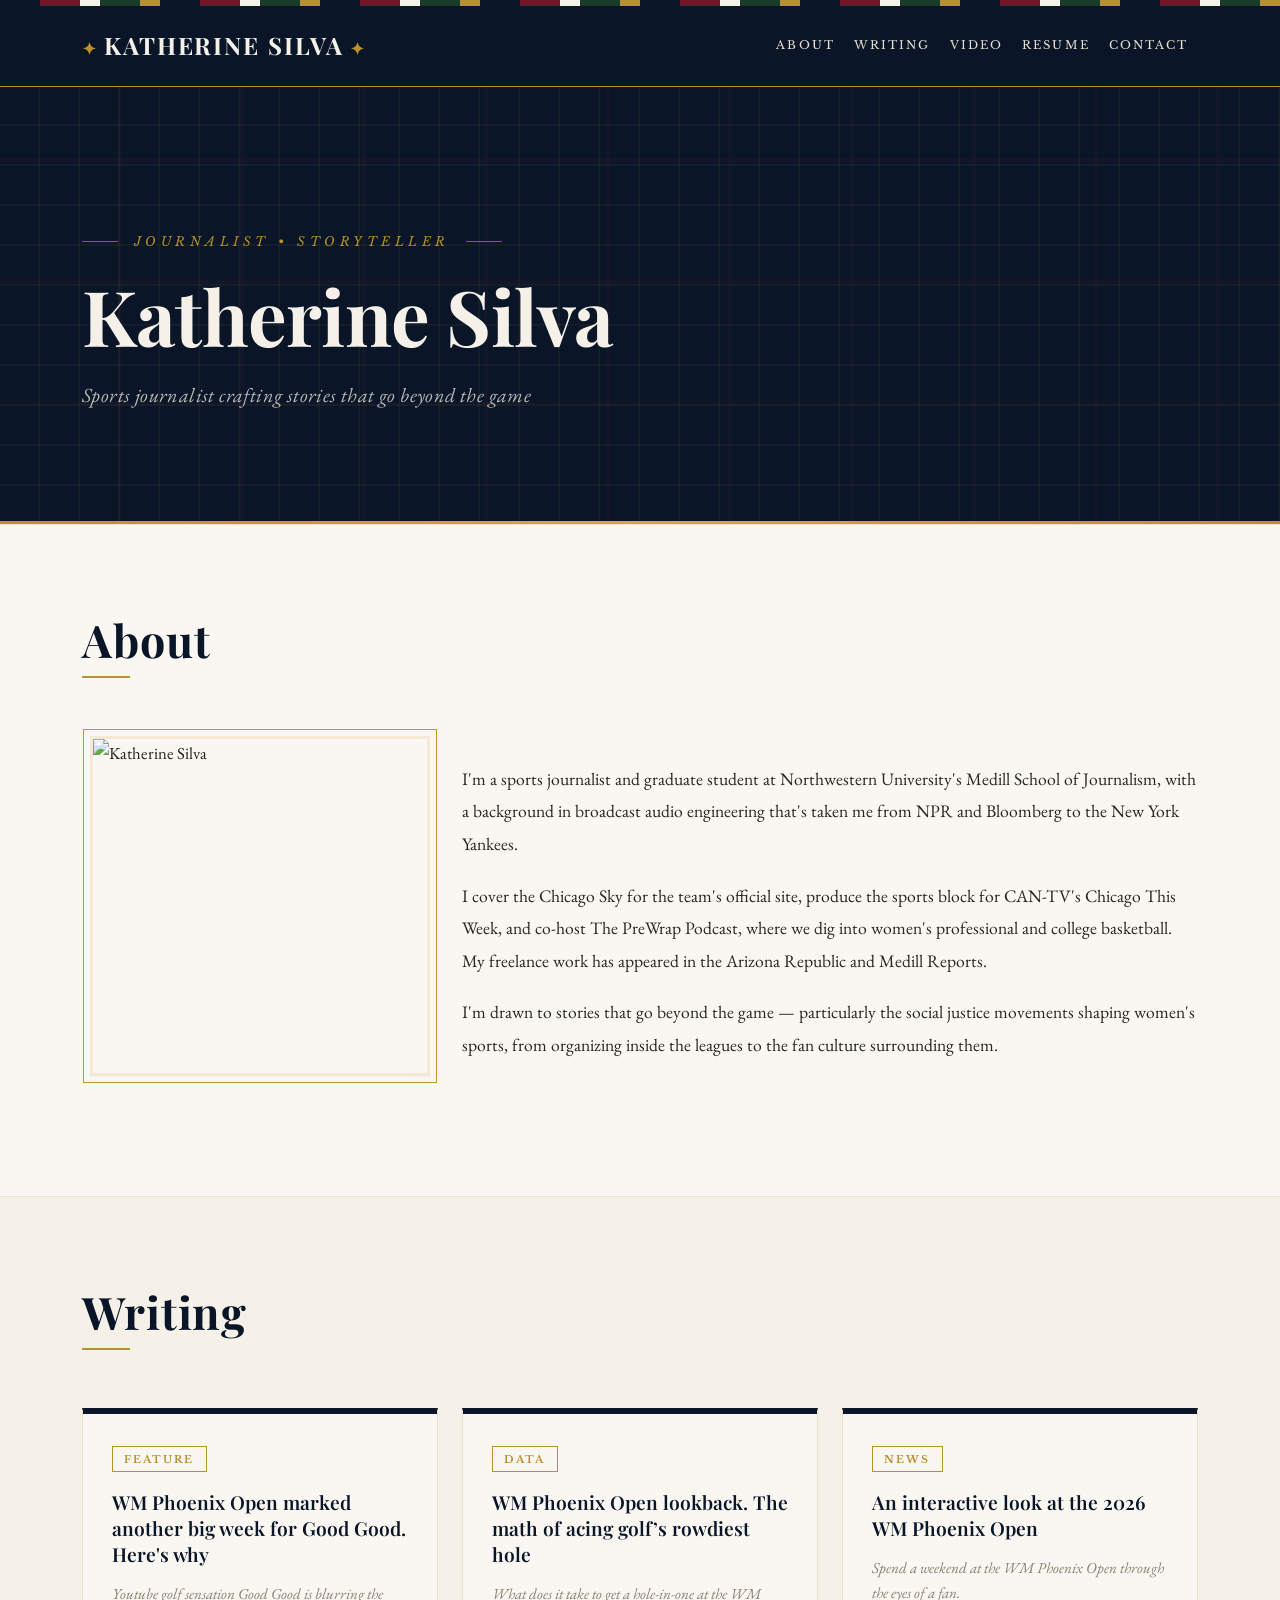
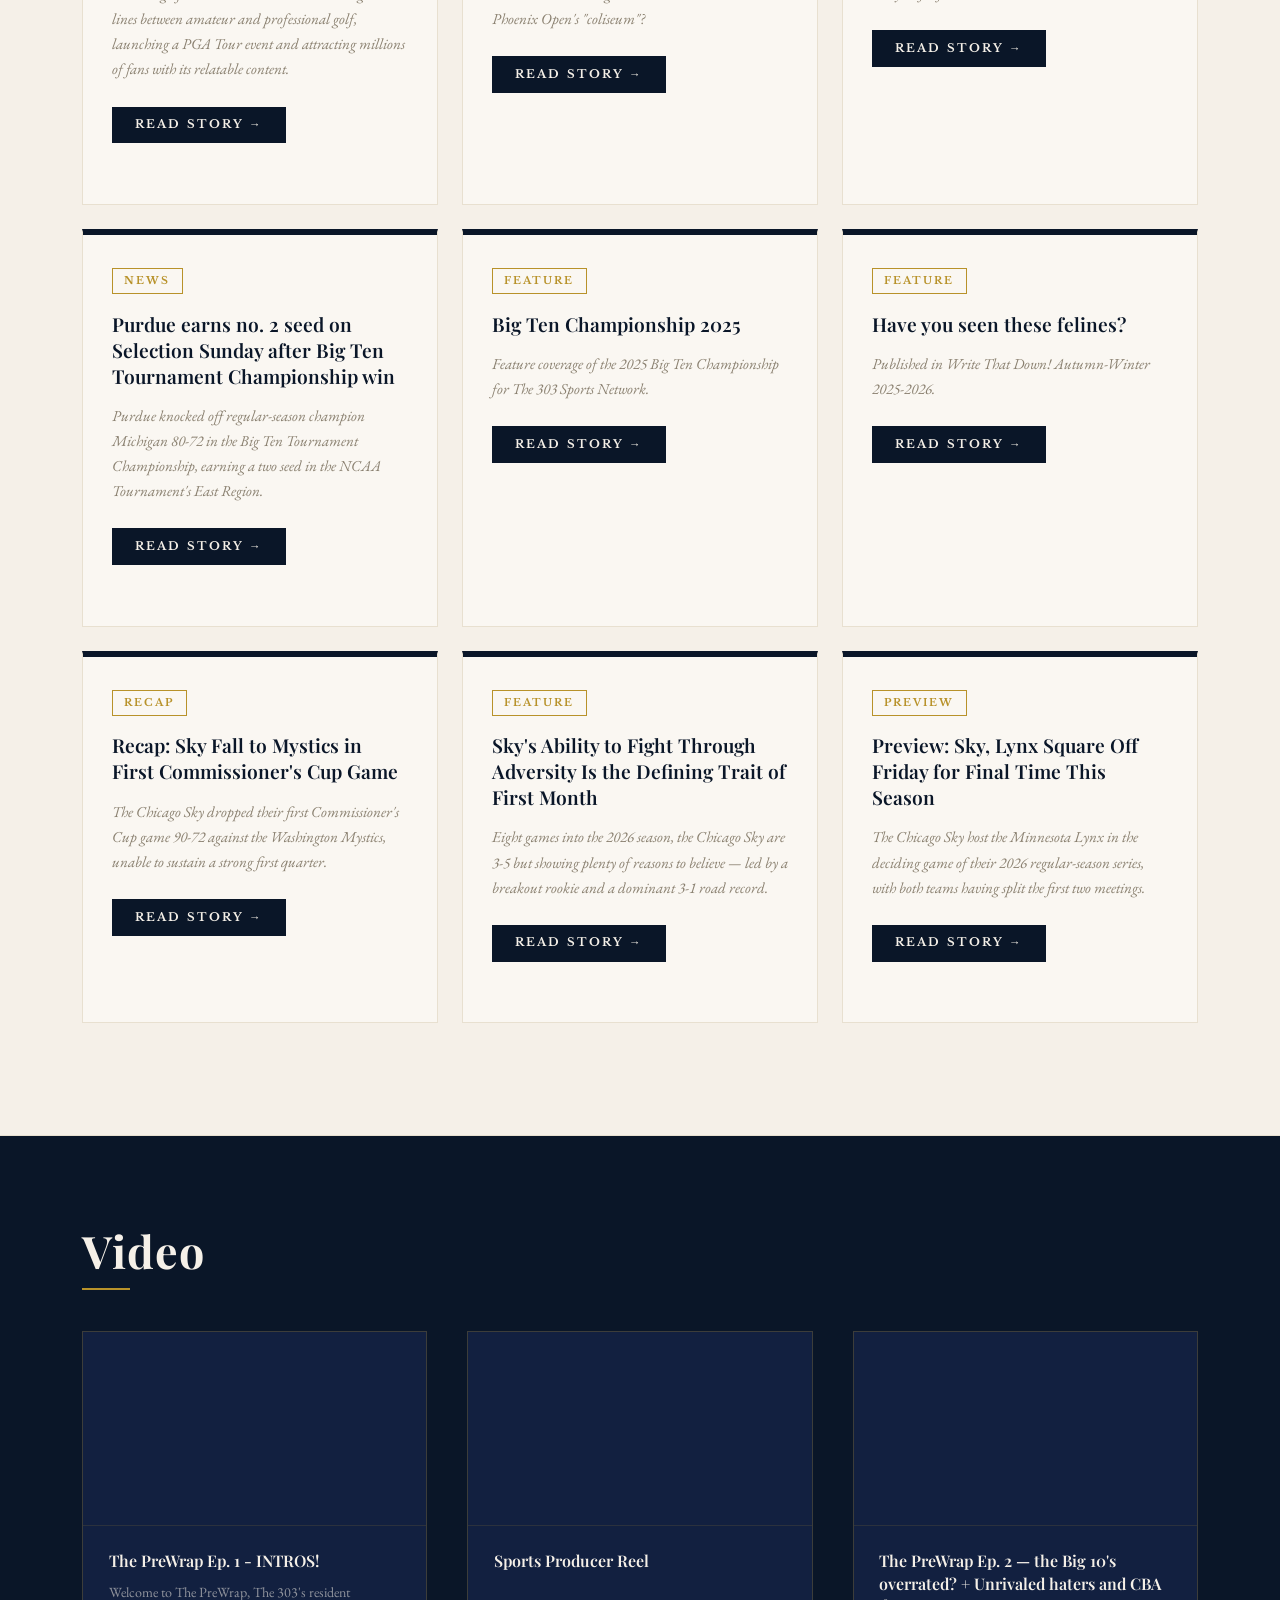
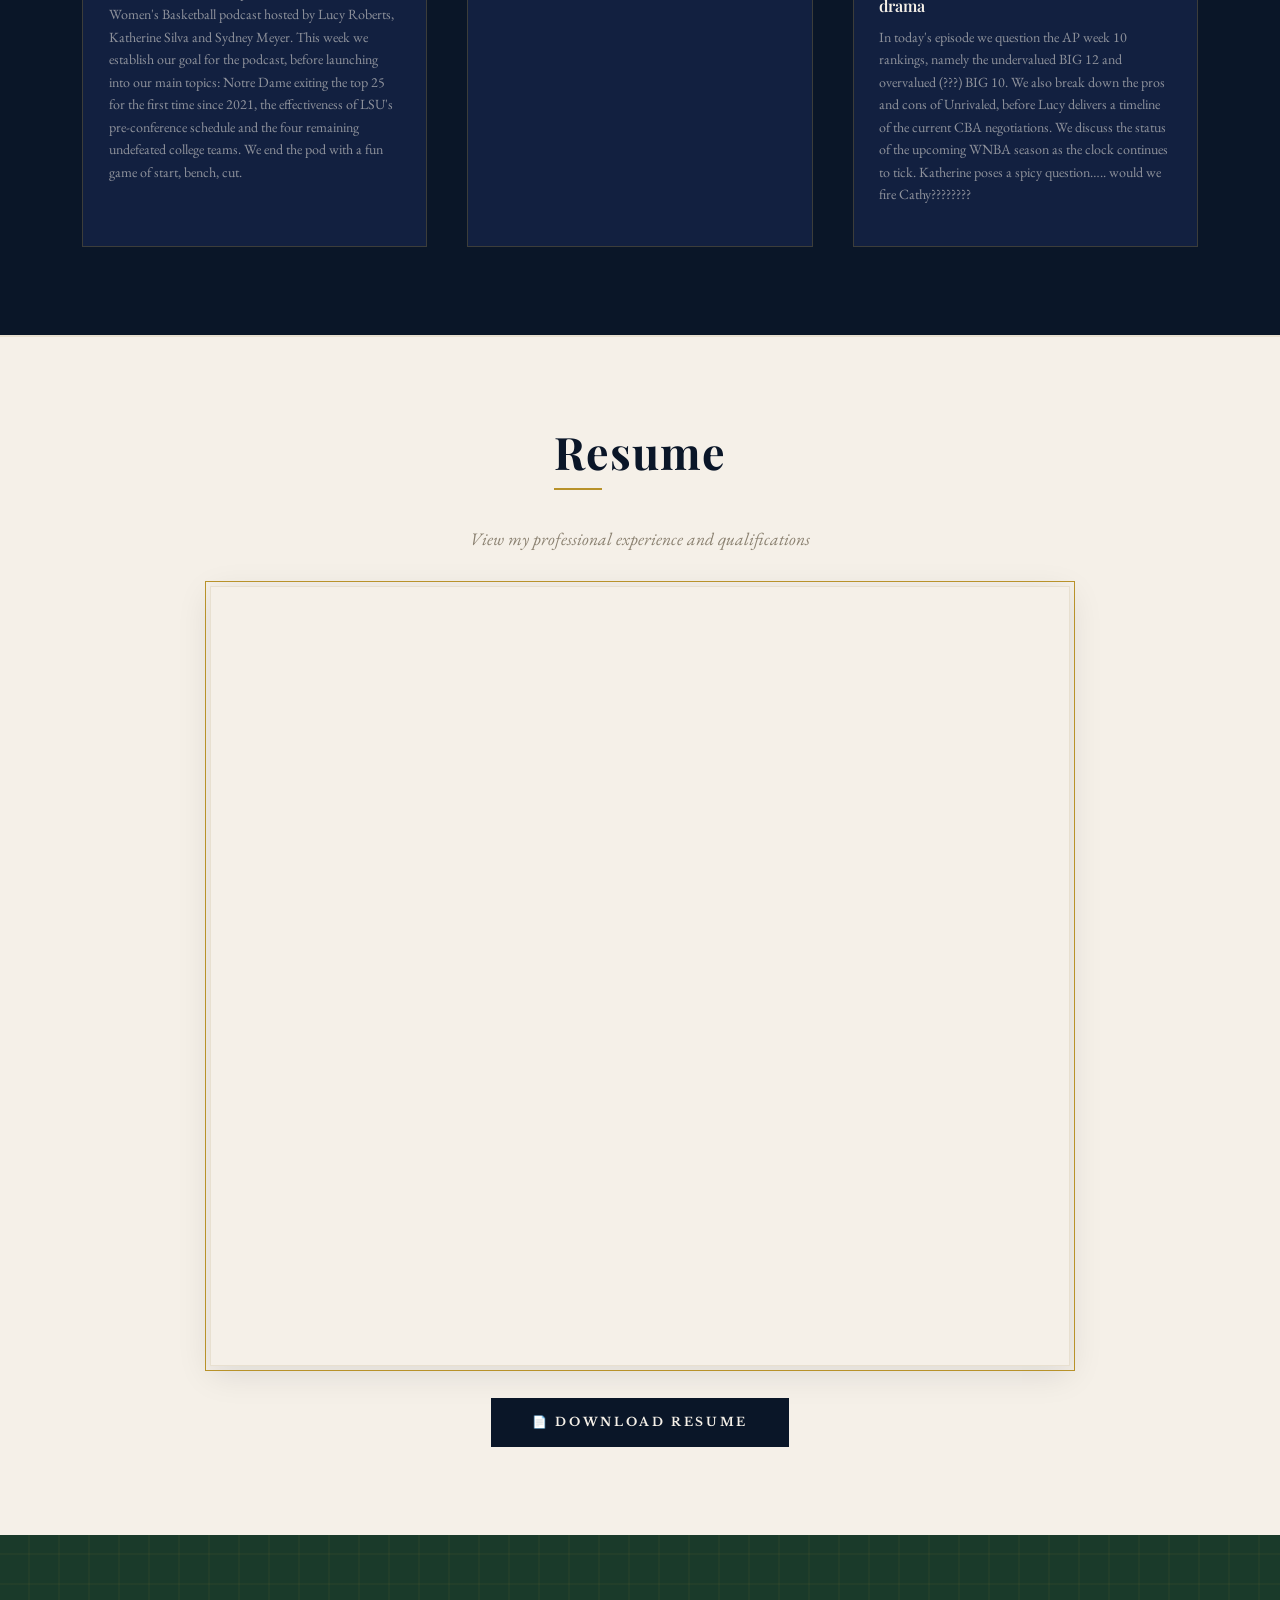
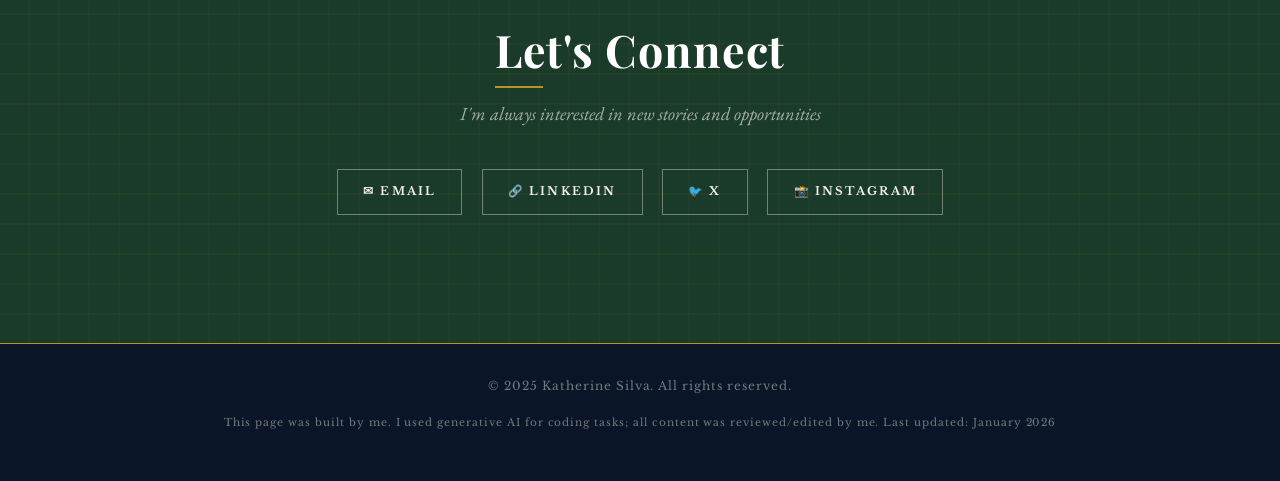
==== index.html @ 5f4f9b72 "Add files via upload" ====
<!DOCTYPE html>
<html lang="en">

<head>
    <meta charset="UTF-8">
    <meta name="viewport" content="width=device-width, initial-scale=1.0">
    <title>Katherine Silva - Journalist & Storyteller</title>
    <meta name="description" content="Sports journalist crafting stories that go beyond the game.">
    <meta property="og:title" content="Katherine Silva - Journalist & Storyteller">
    <meta property="og:description" content="Sports journalist crafting stories that go beyond the game.">
    <meta property="og:image" content="https://i.imgur.com/6VGyKFS.jpg">
    <meta property="og:type" content="website">
    <link rel="icon"
        href="data:image/svg+xml,<svg xmlns=%22http://www.w3.org/2000/svg%22 viewBox=%220 0 100 100%22><text y=%22.9em%22 font-size=%2290%22>✍️</text></svg>">
    <link href="https://cdn.jsdelivr.net/npm/bootstrap@5.3.0/dist/css/bootstrap.min.css" rel="stylesheet">
    <link rel="stylesheet" href="./style.css">
</head>

<body>

    <!-- Navigation -->
    <nav class="navbar navbar-expand-lg navbar-dark sticky-top">
        <div class="container">
            <a class="navbar-brand" href="#home">Katherine Silva</a>
            <button class="navbar-toggler" type="button" data-bs-toggle="collapse" data-bs-target="#navbarNav">
                <span class="navbar-toggler-icon"></span>
            </button>
            <div class="collapse navbar-collapse justify-content-end" id="navbarNav">
                <ul class="navbar-nav">
                    <li class="nav-item"><a class="nav-link" href="#about">About</a></li>
                    <li class="nav-item"><a class="nav-link" href="#writing">Writing</a></li>
                    <li class="nav-item"><a class="nav-link" href="#video">Video</a></li>
                    <li class="nav-item"><a class="nav-link" href="#resume">Resume</a></li>
                    <li class="nav-item"><a class="nav-link" href="#contact">Contact</a></li>
                </ul>
            </div>
        </div>
    </nav>

    <!-- Hero Section -->
    <section id="home" class="hero">
        <div class="container">
            <div class="row">
                <div class="col-lg-8">
                    <p class="tagline">Journalist • Storyteller</p>
                    <h1>Katherine Silva</h1>
                    <p>Sports journalist crafting stories that go beyond the game</p>
                </div>
            </div>
        </div>
    </section>

    <!-- About Section -->
    <section id="about" class="bio-section">
        <div class="container">
            <h2 class="section-title">About</h2>
            <div class="row align-items-center mt-5">
                <div class="col-md-4">
                    <img src="https://i.imgur.com/6VGyKFS.jpg" alt="Katherine Silva" class="bio-image">
                </div>
                <div class="col-md-8">
                    <div class="bio-text">
                        <p>I'm a sports journalist and graduate student at Northwestern University's Medill School of Journalism, with a background in broadcast audio engineering that's taken me from NPR and Bloomberg to the New York Yankees.</p>

                        <p>I cover the Chicago Sky for the team's official site, produce the sports block for CAN-TV's Chicago This Week, and co-host The PreWrap Podcast, where we dig into women's professional and college basketball. My freelance work has appeared in the Arizona Republic and Medill Reports.</p>

                        <p>I'm drawn to stories that go beyond the game — particularly the social justice movements shaping women's sports, from organizing inside the leagues to the fan culture surrounding them.</p>
                    </div>
                </div>
            </div>
        </div>
    </section>

    <!-- Writing Section -->
    <section id="writing">
        <div class="container">
            <h2 class="section-title">Writing</h2>
            <div class="row mt-5">
                <div class="col-lg-4 mb-4">
                    <div class="work-card">
                        <span class="category">Feature</span>
                        <h3>WM Phoenix Open marked another big week for Good Good. Here's why</h3>
                        <p>Youtube golf sensation Good Good is blurring the lines between amateur and professional golf,
                            launching a PGA Tour event and attracting millions of fans with its relatable content.</p>
                        <a href="https://golfweek.usatoday.com/story/sports/golf/2026/02/09/good-good-golf-big-week-phoenix-sets-tone-2026/88587678007/"
                            class="btn btn-primary" target="_blank" rel="noopener noreferrer">Read Story →</a>
                    </div>
                </div>
                <div class="col-lg-4 mb-4">
                    <div class="work-card">
                        <span class="category">Data</span>
                        <h3>WM Phoenix Open lookback. The math of acing golf’s rowdiest hole</h3>
                        <p>What does it take to get a hole-in-one at the WM Phoenix Open's "coliseum"?</p>
                        <a href="https://www.azcentral.com/story/sports/golf/phoenix-open/2026/02/11/phoenix-open-16th-hole-in-one-probability/88625331007/"
                            class="btn btn-primary" target="_blank" rel="noopener noreferrer">Read Story →</a>
                    </div>
                </div>
                <div class="col-lg-4 mb-4">
                    <div class="work-card">
                        <span class="category">News</span>
                        <h3>An interactive look at the 2026 WM Phoenix Open</h3>
                        <p>Spend a weekend at the WM Phoenix Open through the eyes of a fan.</p>
                        <a href="https://www.azcentral.com/story/sports/golf/phoenix-open/2026/02/11/phoenix-open-timeline-2026/88625959007/"
                            class="btn btn-primary" target="_blank" rel="noopener noreferrer">Read Story →</a>
                    </div>
                </div>
                <div class="col-lg-4 mb-4">
                    <div class="work-card">
                        <span class="category">News</span>
                        <h3>Purdue earns no. 2 seed on Selection Sunday after Big Ten Tournament Championship win</h3>
                        <p>Purdue knocked off regular-season champion Michigan 80-72 in the Big Ten Tournament Championship, earning a two seed in the NCAA Tournament's East Region.</p>
                        <a href="https://news.medill.northwestern.edu/chicago/purdue-earns-no-2-seed-on-selection-sunday-after-big-ten-tournament-championship-win-set-to-play-in-first-round-friday/"
                            class="btn btn-primary" target="_blank" rel="noopener noreferrer">Read Story →</a>
                    </div>
                </div>
                <div class="col-lg-4 mb-4">
                    <div class="work-card">
                        <span class="category">Feature</span>
                        <h3>Big Ten Championship 2025</h3>
                        <p>Feature coverage of the 2025 Big Ten Championship for The 303 Sports Network.</p>
                        <a href="https://the303hub.online/?article=big-ten-championship-2025"
                            class="btn btn-primary" target="_blank" rel="noopener noreferrer">Read Story →</a>
                    </div>
                </div>
                <div class="col-lg-4 mb-4">
                    <div class="work-card">
                        <span class="category">Feature</span>
                        <h3>Have you seen these felines?</h3>
                        <p>Published in Write That Down! Autumn-Winter 2025-2026.</p>
                        <a href="https://heyzine.com/flip-book/33dd36ebfe.html#page/7"
                            class="btn btn-primary" target="_blank" rel="noopener noreferrer">Read Story →</a>
                    </div>
                </div>
                <div class="col-lg-4 mb-4">
                    <div class="work-card">
                        <span class="category">Recap</span>
                        <h3>Recap: Sky Fall to Mystics in First Commissioner's Cup Game</h3>
                        <p>The Chicago Sky dropped their first Commissioner's Cup game 90-72 against the Washington Mystics, unable to sustain a strong first quarter.</p>
                        <a href="https://sky.wnba.com/news/recap-sky-fall-to-mystics-in-first-commissioners-cup-game"
                            class="btn btn-primary" target="_blank" rel="noopener noreferrer">Read Story →</a>
                    </div>
                </div>
                <div class="col-lg-4 mb-4">
                    <div class="work-card">
                        <span class="category">Feature</span>
                        <h3>Sky's Ability to Fight Through Adversity Is the Defining Trait of First Month</h3>
                        <p>Eight games into the 2026 season, the Chicago Sky are 3-5 but showing plenty of reasons to believe — led by a breakout rookie and a dominant 3-1 road record.</p>
                        <a href="https://sky.wnba.com/news/skys-ability-to-fight-through-adversity-is-the-defining-trait-of-first-month"
                            class="btn btn-primary" target="_blank" rel="noopener noreferrer">Read Story →</a>
                    </div>
                </div>
                <div class="col-lg-4 mb-4">
                    <div class="work-card">
                        <span class="category">Preview</span>
                        <h3>Preview: Sky, Lynx Square Off Friday for Final Time This Season</h3>
                        <p>The Chicago Sky host the Minnesota Lynx in the deciding game of their 2026 regular-season series, with both teams having split the first two meetings.</p>
                        <a href="https://sky.wnba.com/news/preview-sky-lynx-square-off-friday-for-final-time-this-season"
                            class="btn btn-primary" target="_blank" rel="noopener noreferrer">Read Story →</a>
                    </div>
                </div>
            </div>
        </div>
    </section>
    <section id="video" class="bio-section">
        <div class="container">
            <h2 class="section-title">Video</h2>
            <div class="media-grid">
                <div class="media-item">
                    <iframe src="https://www.youtube.com/embed/KT9ulCU1-GE"
                        allow="accelerometer; autoplay; clipboard-write; encrypted-media; gyroscope; picture-in-picture"
                        allowfullscreen></iframe>
                    <div class="media-caption">
                        <h4>The PreWrap Ep. 1 - INTROS!</h4>
                        <p>Welcome to The PreWrap, The 303's resident Women's Basketball podcast hosted by Lucy Roberts,
                            Katherine Silva and Sydney Meyer. This week we establish our goal for the podcast, before
                            launching into our main topics: Notre Dame exiting the top 25 for the first time since 2021,
                            the effectiveness of LSU's pre-conference schedule and the four remaining undefeated college
                            teams. We end the pod with a fun game of start, bench, cut.</p>
                    </div>
                </div>
                <div class="media-item">
                    <iframe src="https://www.youtube.com/embed/ViVayliO-bE"
                        allow="accelerometer; autoplay; clipboard-write; encrypted-media; gyroscope; picture-in-picture"
                        allowfullscreen></iframe>
                    <div class="media-caption">
                        <h4>Sports Producer Reel</h4>
                        <p></p>
                    </div>
                </div>
                <div class="media-item">
                    <iframe src="https://youtube.com/embed/aGWJRCNu27M"
                        allow="accelerometer; autoplay; clipboard-write; encrypted-media; gyroscope; picture-in-picture"
                        allowfullscreen></iframe>
                    <div class="media-caption">
                        <h4>The PreWrap Ep. 2 — the Big 10's overrated? + Unrivaled haters and CBA drama</h4>
                        <p>In today's episode we question the AP week 10 rankings, namely the undervalued BIG 12 and
                            overvalued (???) BIG 10. We also break down the pros and cons of Unrivaled, before Lucy
                            delivers a timeline of the current CBA negotiations. We discuss the status of the upcoming
                            WNBA season as the clock continues to tick. Katherine poses a spicy question….. would we
                            fire Cathy????????</p>
                    </div>
                </div>
            </div>
        </div>
    </section>

    <!-- Resume Section -->
    <section id="resume" class="resume-section">
        <div class="container">
            <div class="resume-container">
                <h2 class="section-title">Resume</h2>
                <p class="lead mt-4">View my professional experience and qualifications</p>

                <!-- Embedded Resume -->
                <div class="mt-4">
                    <iframe src="https://pdflink.to/0dea1566/embed/" class="resume-embed" frameborder="0"></iframe>
                </div>

                <!-- Download Button -->
                <div class="resume-download">
                    <a href="https://pdflink.to/0dea1566/" class="btn-download" target="_blank"
                        rel="noopener noreferrer">📄 Download Resume</a>
                </div>
            </div>
        </div>
    </section>

    <!-- Contact Section -->
    <section id="contact" class="contact-section">
        <div class="container">
            <h2 class="section-title text-white">Let's Connect</h2>
            <p class="lead">I'm always interested in new stories and opportunities</p>

            <div class="social-links">
                <a href="mailto:katherinesilva2026@u.northwestern.edu" class="social-link">✉ Email</a>
                <a href="https://www.linkedin.com/in/katherine-silva-166129205/" target="_blank"
                    rel="noopener noreferrer" class="social-link">🔗 LinkedIn</a>
                <a href="https://x.com/kaysilv" target="_blank" rel="noopener noreferrer" class="social-link">🐦 X</a>
                <a href="https://www.instagram.com/ksilvak/?hl=en" target="_blank" rel="noopener noreferrer"
                    class="social-link">📸 Instagram</a>
            </div>
        </div>
    </section>

    <!-- Footer -->
    <footer>
        <div class="container">
            <p>&copy; 2025 Katherine Silva. All rights reserved.</p>
            <p class="mt-2"><small>This page was built by me. I used generative AI for coding tasks; all content was
                    reviewed/edited by me. Last updated: January 2026</small></p>
        </div>
    </footer>

    <script src="https://cdn.jsdelivr.net/npm/bootstrap@5.3.0/dist/js/bootstrap.bundle.min.js"></script>
    <script src="./script.js"></script>
</body>

</html>
---- style.css ----
@import url('https://fonts.googleapis.com/css2?family=Playfair+Display:ital,wght@0,400;0,600;0,700;0,900;1,400;1,600&family=EB+Garamond:ital,wght@0,400;0,500;0,600;1,400&family=Libre+Baskerville:ital,wght@0,400;0,700;1,400&display=swap');

:root {
    --navy:       #0a1628;
    --navy-mid:   #122040;
    --gold:       #b8922a;
    --gold-light: #d4a93c;
    --cream:      #f5f0e8;
    --cream-dark: #e8e0d0;
    --hunter:     #1a3a2a;
    --burgundy:   #6b1a2a;
    --off-white:  #faf7f2;
    --warm-grey:  #8a8070;
    --charcoal:   #2a2520;

    --font-display: 'Playfair Display', Georgia, serif;
    --font-body:    'EB Garamond', Georgia, serif;
    --font-serif:   'Libre Baskerville', Georgia, serif;
}

/* ── Reset ── */
*, *::before, *::after { margin: 0; padding: 0; box-sizing: border-box; }

html { scroll-behavior: smooth; }

body {
    font-family: var(--font-body);
    background-color: var(--cream);
    color: var(--charcoal);
    line-height: 1.7;
    font-size: 1.05rem;
    /* Subtle linen texture */
    background-image: url("data:image/svg+xml,%3Csvg xmlns='http://www.w3.org/2000/svg' width='4' height='4'%3E%3Crect width='4' height='4' fill='%23f5f0e8'/%3E%3Cpath d='M0 2 L4 2' stroke='%23e8e0d0' stroke-width='0.3' opacity='0.5'/%3E%3Cpath d='M2 0 L2 4' stroke='%23e8e0d0' stroke-width='0.3' opacity='0.3'/%3E%3C/svg%3E");
}

/* ── Stripe accent bar (RL signature) ── */
body::before {
    content: '';
    display: block;
    height: 6px;
    background: repeating-linear-gradient(
        90deg,
        var(--navy)    0px,
        var(--navy)    40px,
        var(--burgundy) 40px,
        var(--burgundy) 80px,
        var(--cream)   80px,
        var(--cream)   100px,
        var(--hunter)  100px,
        var(--hunter)  140px,
        var(--gold)    140px,
        var(--gold)    160px
    );
    position: fixed;
    top: 0;
    left: 0;
    right: 0;
    z-index: 9999;
}

/* ── Navigation ── */
.navbar {
    background-color: var(--navy) !important;
    border-bottom: 1px solid var(--gold) !important;
    padding: 0.9rem 0;
    margin-top: 6px;
}

.navbar-brand {
    font-family: var(--font-display);
    font-weight: 700;
    font-size: 1.5rem;
    letter-spacing: 0.08em;
    color: var(--cream) !important;
    text-transform: uppercase;
}

.navbar-brand::before {
    content: '✦ ';
    color: var(--gold);
    font-size: 0.7em;
}

.navbar-brand::after {
    content: ' ✦';
    color: var(--gold);
    font-size: 0.7em;
}

.nav-link {
    font-family: var(--font-serif);
    color: var(--cream-dark) !important;
    font-weight: 400;
    text-transform: uppercase;
    font-size: 0.72rem;
    letter-spacing: 0.18em;
    margin: 0 0.6rem;
    padding: 0.4rem 0 !important;
    position: relative;
    transition: color 0.3s;
}

.nav-link::after {
    content: '';
    position: absolute;
    bottom: 0;
    left: 0;
    right: 0;
    height: 1px;
    background: var(--gold);
    transform: scaleX(0);
    transform-origin: center;
    transition: transform 0.3s ease;
}

.nav-link:hover,
.nav-link.active {
    color: var(--gold) !important;
}

.nav-link:hover::after,
.nav-link.active::after {
    transform: scaleX(1);
}

/* ── Hero ── */
.hero {
    background: var(--navy);
    color: var(--cream);
    padding: 9rem 0 7rem;
    position: relative;
    overflow: hidden;
}

/* Tartan/plaid background overlay */
.hero::before {
    content: '';
    position: absolute;
    inset: 0;
    background-image:
        repeating-linear-gradient(0deg,   transparent, transparent 38px, rgba(184,146,42,0.06) 38px, rgba(184,146,42,0.06) 40px),
        repeating-linear-gradient(90deg,  transparent, transparent 38px, rgba(184,146,42,0.06) 38px, rgba(184,146,42,0.06) 40px),
        repeating-linear-gradient(0deg,   transparent, transparent 118px, rgba(107,26,42,0.08) 118px, rgba(107,26,42,0.08) 122px),
        repeating-linear-gradient(90deg,  transparent, transparent 118px, rgba(107,26,42,0.08) 118px, rgba(107,26,42,0.08) 122px);
    pointer-events: none;
}

.hero::after {
    content: '';
    position: absolute;
    bottom: 0;
    left: 0;
    right: 0;
    height: 3px;
    background: linear-gradient(90deg, var(--gold), var(--gold-light), var(--gold));
}

.hero .container { position: relative; z-index: 1; }

.hero .tagline {
    font-family: var(--font-serif);
    color: var(--gold);
    font-weight: 400;
    text-transform: uppercase;
    font-size: 0.8rem;
    letter-spacing: 0.35em;
    margin-bottom: 1.4rem;
    display: flex;
    align-items: center;
    gap: 1rem;
}

.hero .tagline::before,
.hero .tagline::after {
    content: '';
    display: inline-block;
    width: 36px;
    height: 1px;
    background: var(--gold);
    opacity: 0.7;
}

.hero h1 {
    font-family: var(--font-display);
    font-size: clamp(3rem, 6vw, 5.5rem);
    font-weight: 700;
    letter-spacing: -0.01em;
    line-height: 1.05;
    margin-bottom: 1.4rem;
    color: var(--cream);
}

.hero p {
    font-family: var(--font-body);
    font-size: 1.25rem;
    font-style: italic;
    color: rgba(245,240,232,0.75);
    margin-bottom: 0;
    letter-spacing: 0.02em;
}

/* ── Crest / monogram badge ── */
.hero-crest {
    position: absolute;
    right: 5%;
    top: 50%;
    transform: translateY(-50%);
    opacity: 0.07;
    font-size: 14rem;
    line-height: 1;
    color: var(--gold);
    font-family: var(--font-display);
    font-weight: 900;
    letter-spacing: -0.05em;
    pointer-events: none;
    user-select: none;
}

/* ── Section Commons ── */
section { padding: 5.5rem 0; }

.section-title {
    font-family: var(--font-display);
    font-size: clamp(1.9rem, 3.5vw, 2.8rem);
    font-weight: 700;
    letter-spacing: 0.02em;
    color: var(--navy);
    margin-bottom: 0.6rem;
    position: relative;
    display: inline-block;
}

.section-title::after {
    content: '';
    display: block;
    width: 48px;
    height: 2px;
    background: var(--gold);
    margin-top: 0.6rem;
}

/* Ornamental rule below section header */
.section-rule {
    display: flex;
    align-items: center;
    gap: 0.8rem;
    margin-bottom: 3rem;
    margin-top: 0.5rem;
}

.section-rule span {
    font-family: var(--font-display);
    color: var(--gold);
    font-size: 1.1rem;
}

.section-rule::before,
.section-rule::after {
    content: '';
    flex: 1;
    height: 1px;
    background: linear-gradient(90deg, var(--gold), transparent);
    max-width: 60px;
}

/* ── Bio / About ── */
.bio-section {
    background: var(--off-white);
    border-top: 1px solid var(--cream-dark);
    border-bottom: 1px solid var(--cream-dark);
}

.bio-image {
    width: 100%;
    max-width: 340px;
    aspect-ratio: 1;
    object-fit: cover;
    display: block;
    margin: 0 auto 2rem;
    border: 3px solid var(--cream-dark);
    outline: 1px solid var(--gold);
    outline-offset: 6px;
    filter: sepia(8%) contrast(1.05);
}

.bio-text {
    font-family: var(--font-body);
    font-size: 1.1rem;
    line-height: 1.85;
    color: var(--charcoal);
}

.bio-text p { margin-bottom: 1.2rem; }

.bio-text strong {
    font-family: var(--font-serif);
    font-weight: 700;
    color: var(--navy);
    font-size: 0.85rem;
    text-transform: uppercase;
    letter-spacing: 0.1em;
}

/* ── Writing Cards ── */
#writing { background: var(--cream); }

.work-card {
    background: var(--off-white);
    border: 1px solid var(--cream-dark);
    border-top: 3px solid var(--navy);
    padding: 2rem 1.8rem 1.8rem;
    margin-bottom: 2rem;
    transition: border-top-color 0.3s, box-shadow 0.3s, transform 0.3s;
    height: 100%;
    position: relative;
}

.work-card::before {
    content: '';
    position: absolute;
    top: 0; left: 0; right: 0;
    height: 3px;
    background: var(--navy);
    transition: background 0.3s;
}

.work-card:hover {
    transform: translateY(-4px);
    box-shadow: 0 12px 32px rgba(10,22,40,0.12);
}

.work-card:hover::before {
    background: var(--gold);
}

.work-card .category {
    display: inline-block;
    font-family: var(--font-serif);
    font-size: 0.65rem;
    font-weight: 700;
    text-transform: uppercase;
    letter-spacing: 0.2em;
    color: var(--gold);
    border: 1px solid var(--gold);
    padding: 0.2rem 0.7rem;
    margin-bottom: 1.1rem;
}

.work-card h3 {
    font-family: var(--font-display);
    font-size: 1.2rem;
    font-weight: 600;
    line-height: 1.35;
    margin-bottom: 0.9rem;
    color: var(--navy);
}

.work-card p {
    font-family: var(--font-body);
    color: var(--warm-grey);
    font-size: 0.95rem;
    font-style: italic;
    margin-bottom: 1.5rem;
    line-height: 1.65;
}

.btn-primary {
    font-family: var(--font-serif);
    background: var(--navy) !important;
    border: 1px solid var(--navy) !important;
    color: var(--cream) !important;
    padding: 0.55rem 1.4rem;
    font-size: 0.72rem;
    font-weight: 700;
    text-transform: uppercase;
    letter-spacing: 0.18em;
    border-radius: 0 !important;
    transition: all 0.25s;
}

.btn-primary:hover {
    background: var(--gold) !important;
    border-color: var(--gold) !important;
    color: var(--navy) !important;
    transform: none;
}

/* ── Video ── */
#video.bio-section {
    background: var(--navy);
}

#video .section-title { color: var(--cream); }
#video .section-title::after { background: var(--gold); }

.media-grid {
    display: grid;
    grid-template-columns: repeat(auto-fit, minmax(320px, 1fr));
    gap: 2.5rem;
    margin-top: 2rem;
}

.media-item {
    background: var(--navy-mid);
    border: 1px solid rgba(184,146,42,0.25);
    overflow: hidden;
    transition: all 0.3s;
}

.media-item:hover {
    border-color: var(--gold);
    box-shadow: 0 8px 32px rgba(0,0,0,0.4);
    transform: translateY(-3px);
}

.media-item iframe {
    width: 100%;
    aspect-ratio: 16/9;
    display: block;
    border: none;
}

.media-caption {
    padding: 1.5rem 1.6rem;
    border-top: 1px solid rgba(184,146,42,0.15);
}

.media-caption h4 {
    font-family: var(--font-display);
    font-weight: 600;
    font-size: 1rem;
    color: var(--cream);
    margin-bottom: 0.5rem;
    line-height: 1.4;
}

.media-caption p {
    font-family: var(--font-body);
    color: rgba(245,240,232,0.55);
    font-size: 0.88rem;
    line-height: 1.6;
}

/* ── Resume ── */
.resume-section {
    background: var(--cream);
    border-top: 1px solid var(--cream-dark);
}

.resume-container {
    max-width: 860px;
    margin: 0 auto;
    text-align: center;
}

.resume-container .lead {
    font-family: var(--font-body);
    font-style: italic;
    color: var(--warm-grey);
    font-size: 1.1rem;
}

.resume-embed {
    width: 100%;
    height: 780px;
    border: 1px solid var(--cream-dark);
    outline: 1px solid var(--gold);
    outline-offset: 4px;
    box-shadow: 0 8px 32px rgba(10,22,40,0.1);
    display: block;
    margin: 2rem auto;
}

.resume-download { margin-top: 2rem; }

.btn-download {
    font-family: var(--font-serif);
    display: inline-block;
    background: var(--navy);
    color: var(--cream) !important;
    text-decoration: none;
    padding: 0.85rem 2.5rem;
    font-size: 0.75rem;
    font-weight: 700;
    text-transform: uppercase;
    letter-spacing: 0.22em;
    border: 1px solid var(--navy);
    transition: all 0.3s;
}

.btn-download:hover {
    background: var(--gold);
    border-color: var(--gold);
    color: var(--navy) !important;
    transform: none;
}

/* ── Contact ── */
.contact-section {
    background: var(--hunter);
    color: var(--cream);
    text-align: center;
    position: relative;
    overflow: hidden;
}

.contact-section::before {
    content: '';
    position: absolute;
    inset: 0;
    background-image:
        repeating-linear-gradient(0deg,   transparent, transparent 28px, rgba(184,146,42,0.05) 28px, rgba(184,146,42,0.05) 30px),
        repeating-linear-gradient(90deg,  transparent, transparent 28px, rgba(184,146,42,0.05) 28px, rgba(184,146,42,0.05) 30px);
    pointer-events: none;
}

.contact-section .container { position: relative; z-index: 1; }

.contact-section .section-title { color: var(--cream); }
.contact-section .section-title::after { background: var(--gold); }

.contact-section .lead {
    font-family: var(--font-body);
    font-style: italic;
    color: rgba(245,240,232,0.65);
    font-size: 1.15rem;
    margin-bottom: 0.5rem;
}

.social-links {
    display: flex;
    justify-content: center;
    gap: 1.2rem;
    margin: 2.5rem 0;
    flex-wrap: wrap;
}

.social-link {
    font-family: var(--font-serif);
    display: inline-flex;
    align-items: center;
    gap: 0.5rem;
    color: var(--cream) !important;
    text-decoration: none;
    font-weight: 700;
    padding: 0.75rem 1.6rem;
    border: 1px solid rgba(245,240,232,0.4);
    font-size: 0.72rem;
    text-transform: uppercase;
    letter-spacing: 0.18em;
    transition: all 0.3s;
    position: relative;
    overflow: hidden;
}

.social-link::before {
    content: '';
    position: absolute;
    inset: 0;
    background: var(--gold);
    transform: translateX(-100%);
    transition: transform 0.3s ease;
    z-index: 0;
}

.social-link span { position: relative; z-index: 1; }

.social-link:hover {
    border-color: var(--gold);
    color: var(--navy) !important;
    transform: translateY(-2px);
}

.social-link:hover::before { transform: translateX(0); }

/* ── Footer ── */
footer {
    background: var(--navy);
    color: rgba(245,240,232,0.45);
    padding: 2rem 0;
    text-align: center;
    font-family: var(--font-serif);
    font-size: 0.75rem;
    letter-spacing: 0.08em;
    border-top: 1px solid var(--gold);
}

footer a { color: var(--gold); text-decoration: none; }
footer a:hover { color: var(--gold-light); }

/* ── Scroll-reveal animation ── */
.reveal {
    opacity: 0;
    transform: translateY(22px);
    transition: opacity 0.7s ease, transform 0.7s ease;
}

.reveal.visible {
    opacity: 1;
    transform: translateY(0);
}

/* ── Responsive ── */
@media (max-width: 768px) {
    .hero { padding: 7rem 0 5rem; }
    .hero h1 { font-size: 2.8rem; }
    .hero p { font-size: 1.05rem; }
    .hero-crest { font-size: 7rem; opacity: 0.05; right: 2%; }
    .section-title { font-size: 2rem; }
    .bio-image { max-width: 240px; }
    .resume-embed { height: 560px; }
    .social-links { gap: 0.8rem; }
    .social-link { padding: 0.65rem 1rem; font-size: 0.68rem; }
}
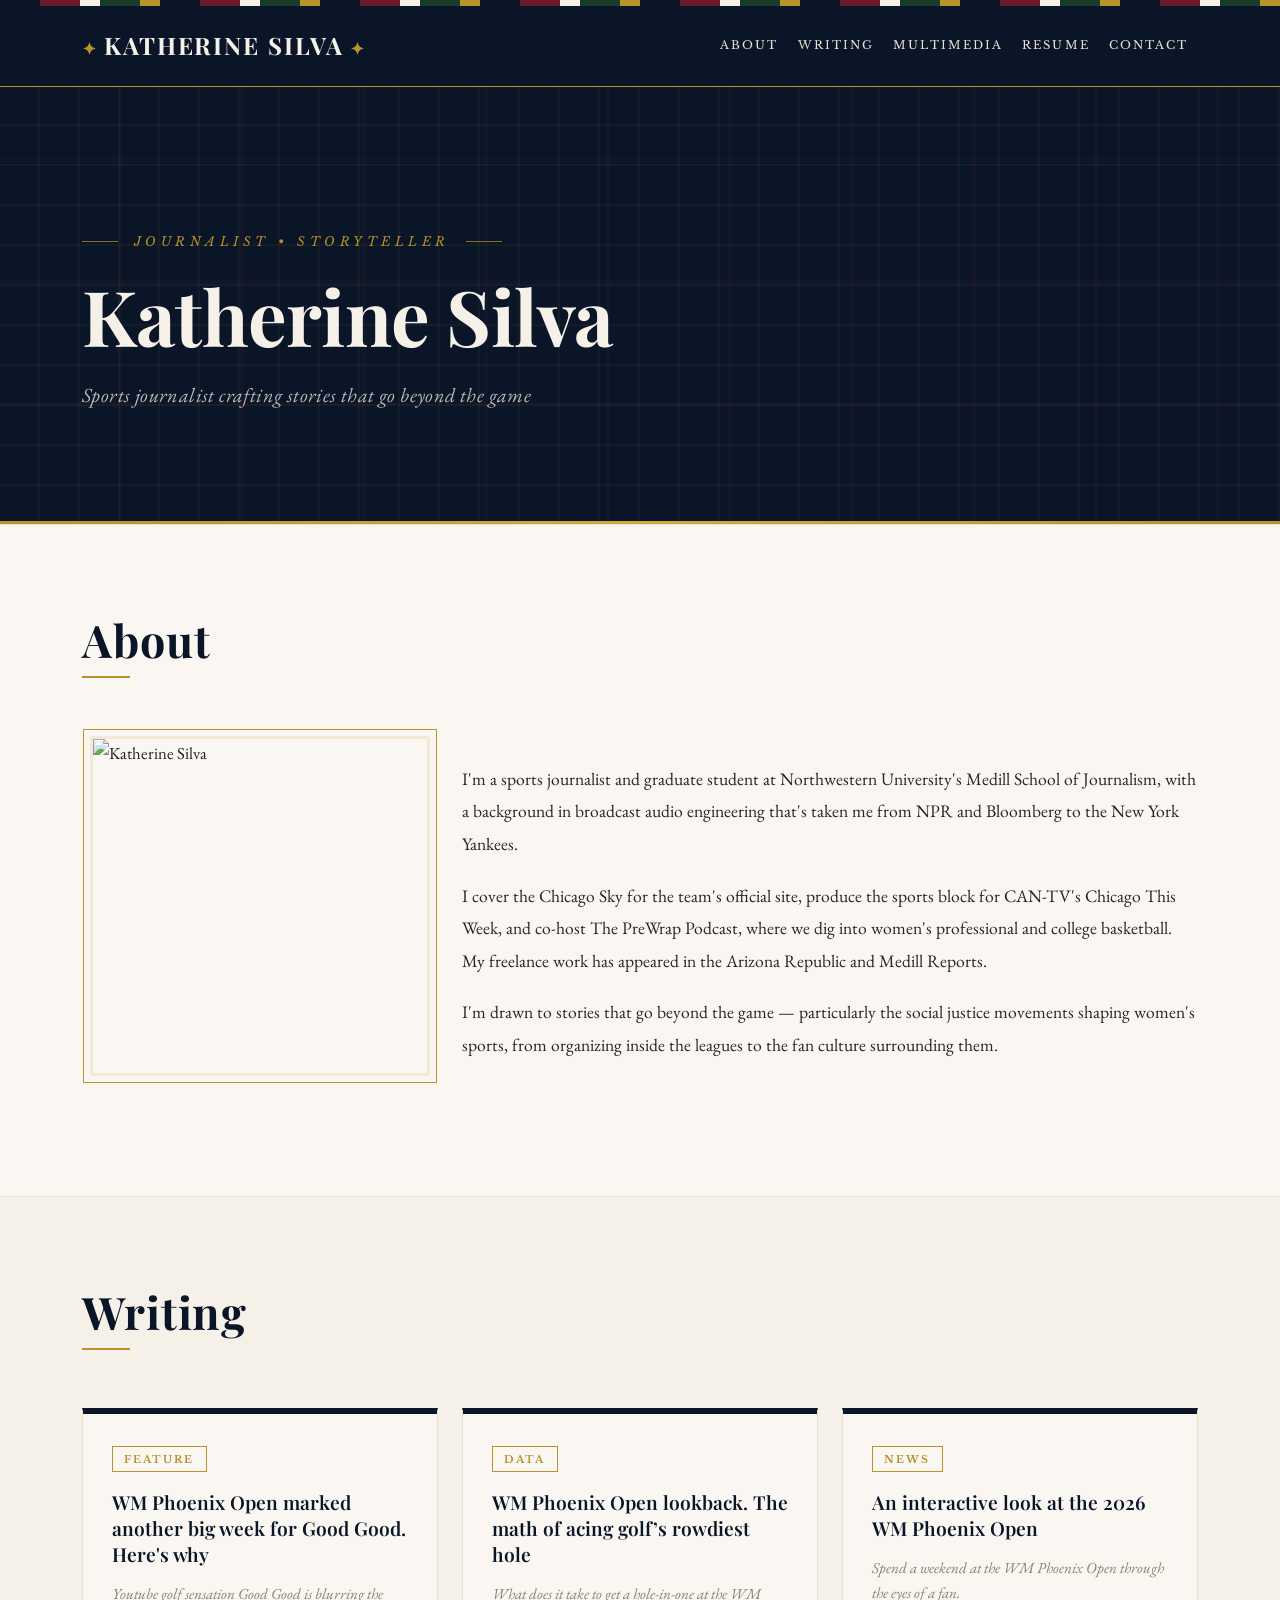
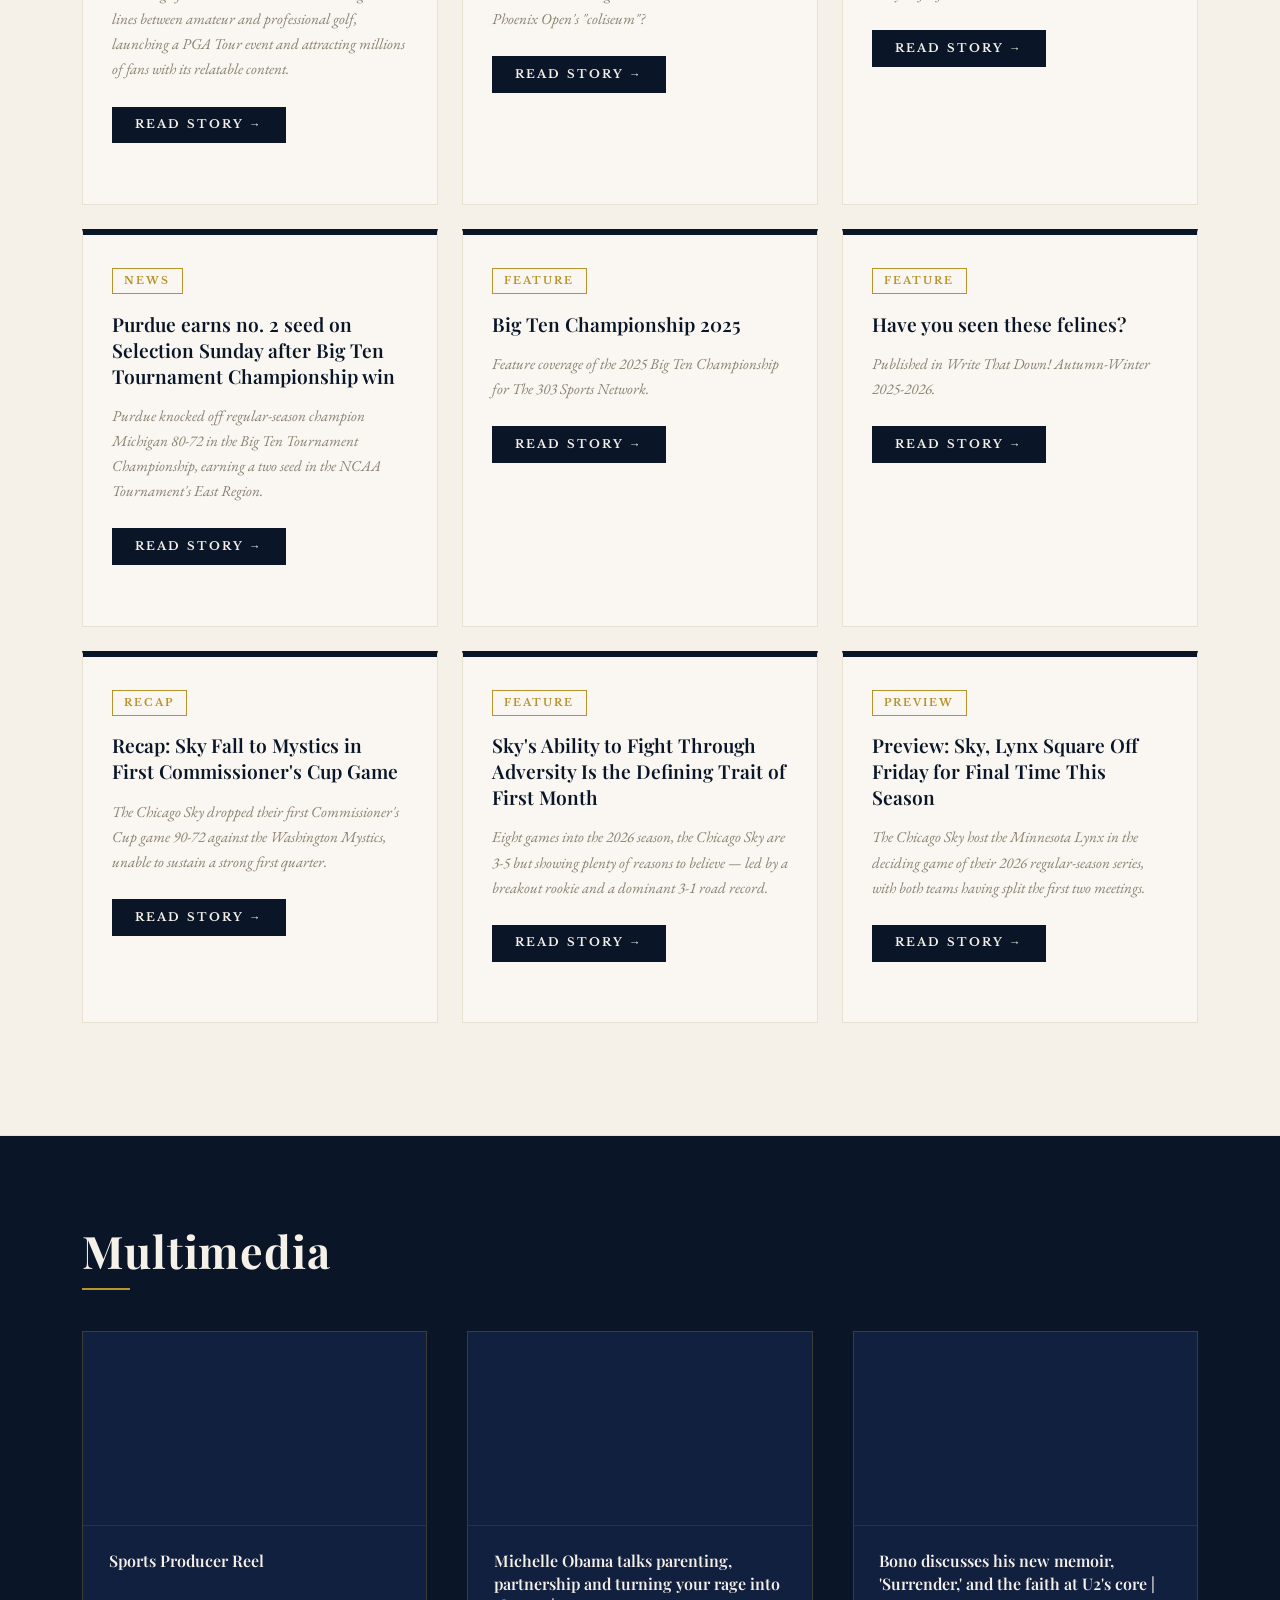
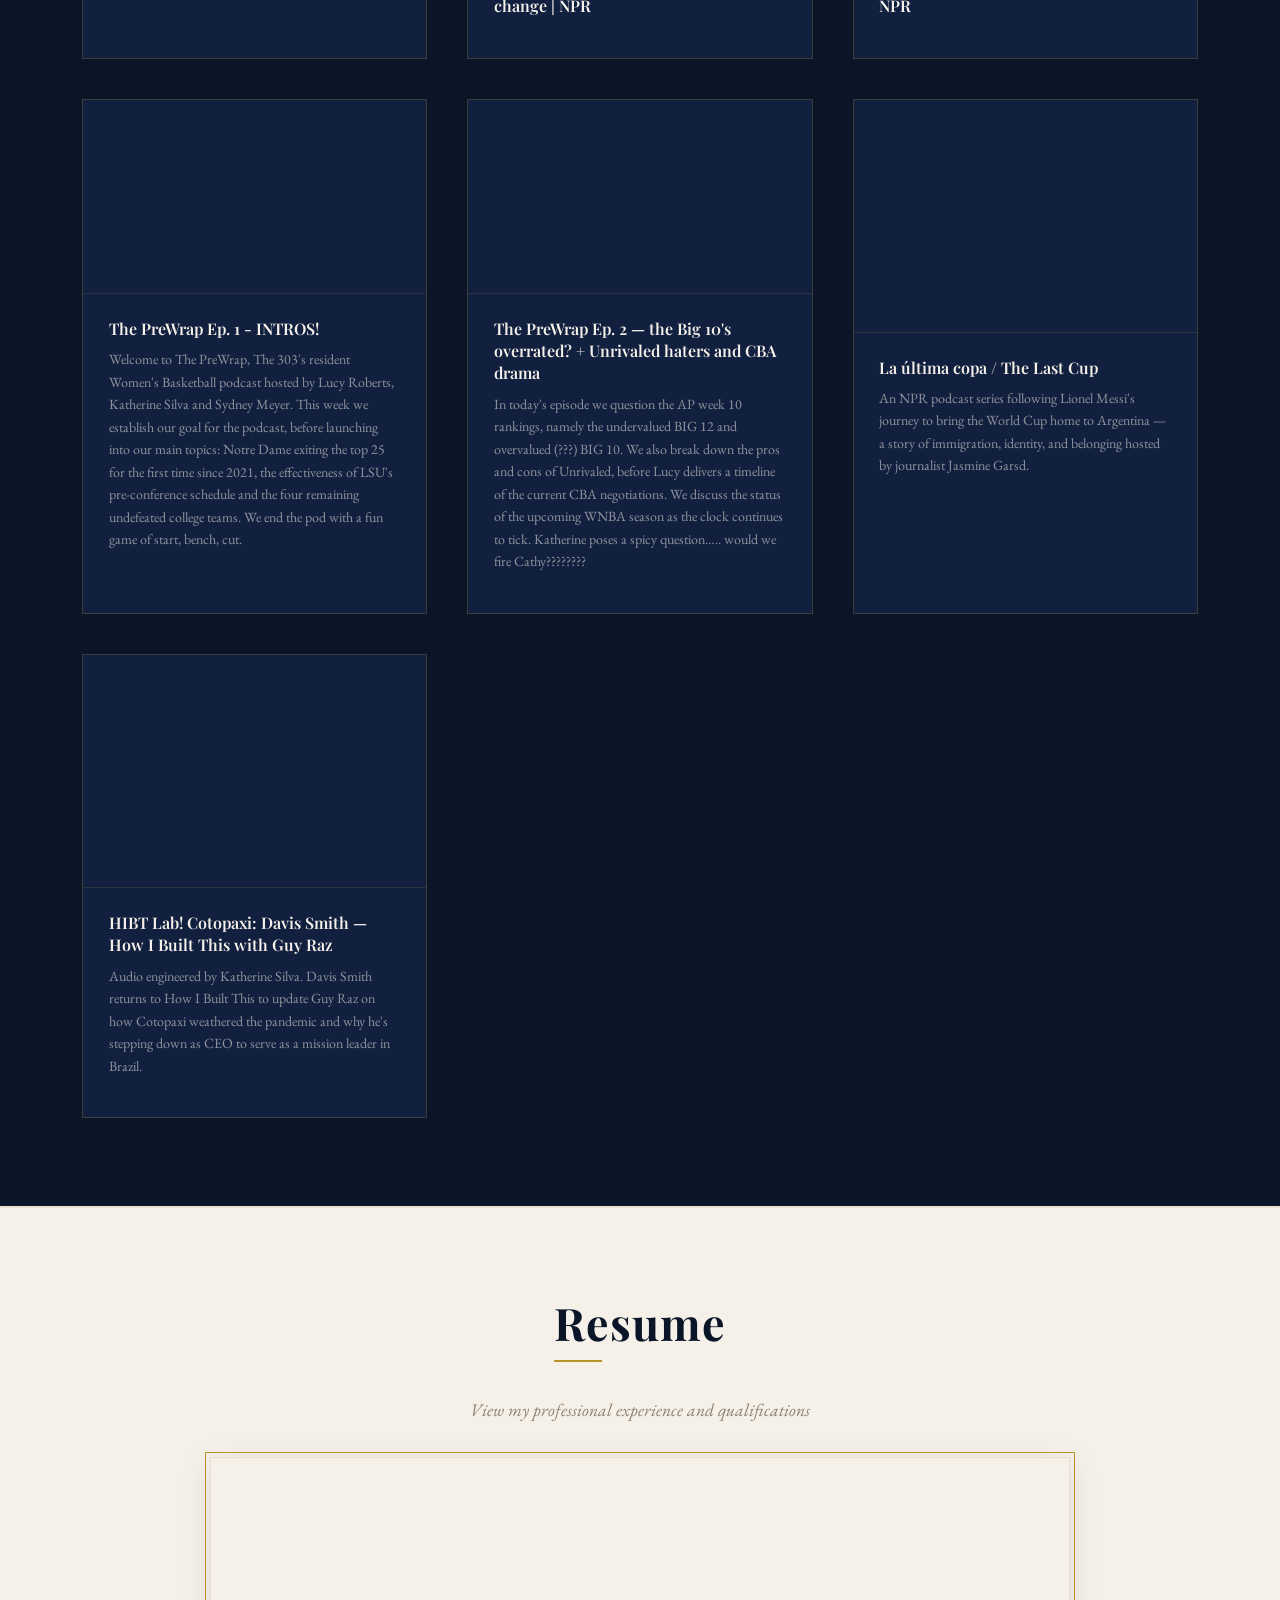
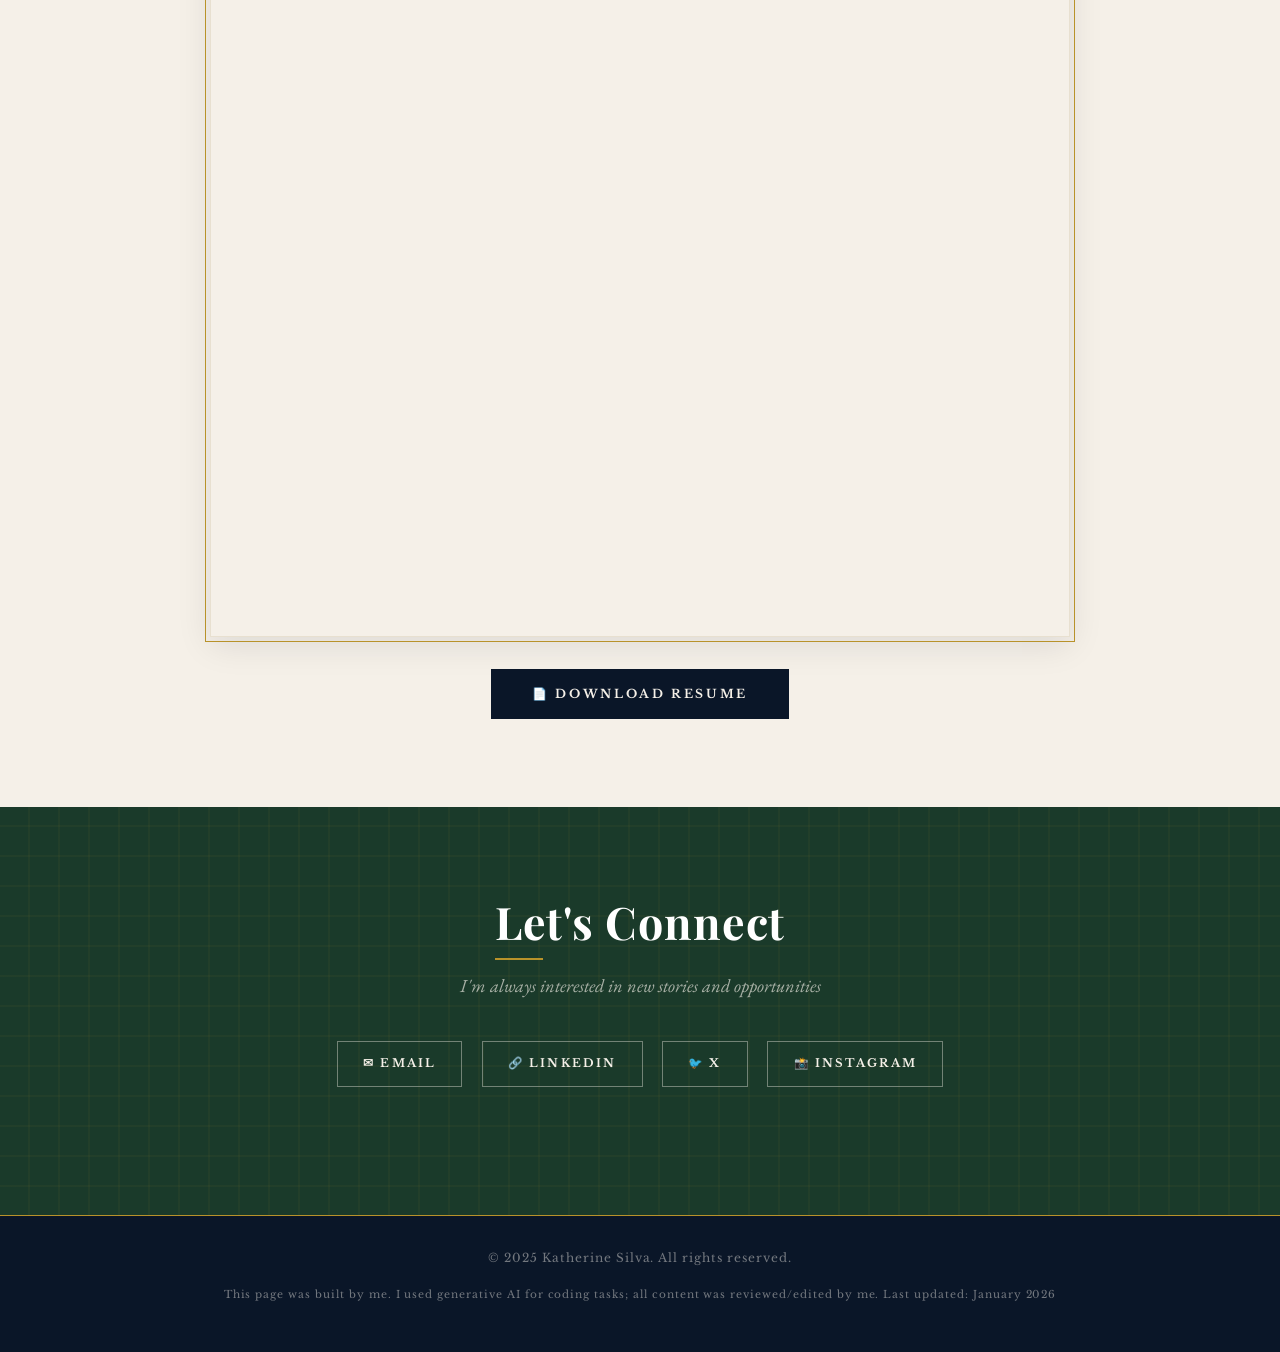
==== commit 4111c9be: "Add files via upload" ====
--- a/index.html
+++ b/index.html
@@ -29,7 +29,7 @@
                 <ul class="navbar-nav">
                     <li class="nav-item"><a class="nav-link" href="#about">About</a></li>
                     <li class="nav-item"><a class="nav-link" href="#writing">Writing</a></li>
-                    <li class="nav-item"><a class="nav-link" href="#video">Video</a></li>
+                    <li class="nav-item"><a class="nav-link" href="#video">Multimedia</a></li>
                     <li class="nav-item"><a class="nav-link" href="#resume">Resume</a></li>
                     <li class="nav-item"><a class="nav-link" href="#contact">Contact</a></li>
                 </ul>
@@ -163,8 +163,35 @@
     </section>
     <section id="video" class="bio-section">
         <div class="container">
-            <h2 class="section-title">Video</h2>
+            <h2 class="section-title">Multimedia</h2>
             <div class="media-grid">
+                <div class="media-item">
+                    <iframe src="https://www.youtube.com/embed/ViVayliO-bE"
+                        allow="accelerometer; autoplay; clipboard-write; encrypted-media; gyroscope; picture-in-picture"
+                        allowfullscreen></iframe>
+                    <div class="media-caption">
+                        <h4>Sports Producer Reel</h4>
+                        <p></p>
+                    </div>
+                </div>
+                <div class="media-item">
+                    <iframe src="https://www.youtube.com/embed/H_-iU6AW1c0"
+                        allow="accelerometer; autoplay; clipboard-write; encrypted-media; gyroscope; picture-in-picture"
+                        allowfullscreen></iframe>
+                    <div class="media-caption">
+                        <h4>Michelle Obama talks parenting, partnership and turning your rage into change | NPR</h4>
+                        <p></p>
+                    </div>
+                </div>
+                <div class="media-item">
+                    <iframe src="https://www.youtube.com/embed/JhkamXR0esU"
+                        allow="accelerometer; autoplay; clipboard-write; encrypted-media; gyroscope; picture-in-picture"
+                        allowfullscreen></iframe>
+                    <div class="media-caption">
+                        <h4>Bono discusses his new memoir, 'Surrender,' and the faith at U2's core | NPR</h4>
+                        <p></p>
+                    </div>
+                </div>
                 <div class="media-item">
                     <iframe src="https://www.youtube.com/embed/KT9ulCU1-GE"
                         allow="accelerometer; autoplay; clipboard-write; encrypted-media; gyroscope; picture-in-picture"
@@ -179,15 +206,6 @@
                     </div>
                 </div>
                 <div class="media-item">
-                    <iframe src="https://www.youtube.com/embed/ViVayliO-bE"
-                        allow="accelerometer; autoplay; clipboard-write; encrypted-media; gyroscope; picture-in-picture"
-                        allowfullscreen></iframe>
-                    <div class="media-caption">
-                        <h4>Sports Producer Reel</h4>
-                        <p></p>
-                    </div>
-                </div>
-                <div class="media-item">
                     <iframe src="https://youtube.com/embed/aGWJRCNu27M"
                         allow="accelerometer; autoplay; clipboard-write; encrypted-media; gyroscope; picture-in-picture"
                         allowfullscreen></iframe>
@@ -198,6 +216,20 @@
                             delivers a timeline of the current CBA negotiations. We discuss the status of the upcoming
                             WNBA season as the clock continues to tick. Katherine poses a spicy question….. would we
                             fire Cathy????????</p>
+                    </div>
+                </div>
+                <div class="media-item spotify-item">
+                    <iframe style="border-radius:12px" src="https://open.spotify.com/embed/show/0E5XQpye8xsoV4oOV6UlfL" width="100%" height="232" frameborder="0" allowfullscreen allow="autoplay; clipboard-write; encrypted-media; fullscreen; picture-in-picture" loading="lazy"></iframe>
+                    <div class="media-caption">
+                        <h4>La última copa / The Last Cup</h4>
+                        <p>An NPR podcast series following Lionel Messi's journey to bring the World Cup home to Argentina — a story of immigration, identity, and belonging hosted by journalist Jasmine Garsd.</p>
+                    </div>
+                </div>
+                <div class="media-item spotify-item">
+                    <iframe style="border-radius:12px" src="https://open.spotify.com/embed/episode/3k2yocIxHibppncL2xIBl3" width="100%" height="232" frameborder="0" allowfullscreen allow="autoplay; clipboard-write; encrypted-media; fullscreen; picture-in-picture" loading="lazy"></iframe>
+                    <div class="media-caption">
+                        <h4>HIBT Lab! Cotopaxi: Davis Smith — How I Built This with Guy Raz</h4>
+                        <p>Audio engineered by Katherine Silva. Davis Smith returns to How I Built This to update Guy Raz on how Cotopaxi weathered the pandemic and why he's stepping down as CEO to serve as a mission leader in Brazil.</p>
                     </div>
                 </div>
             </div>
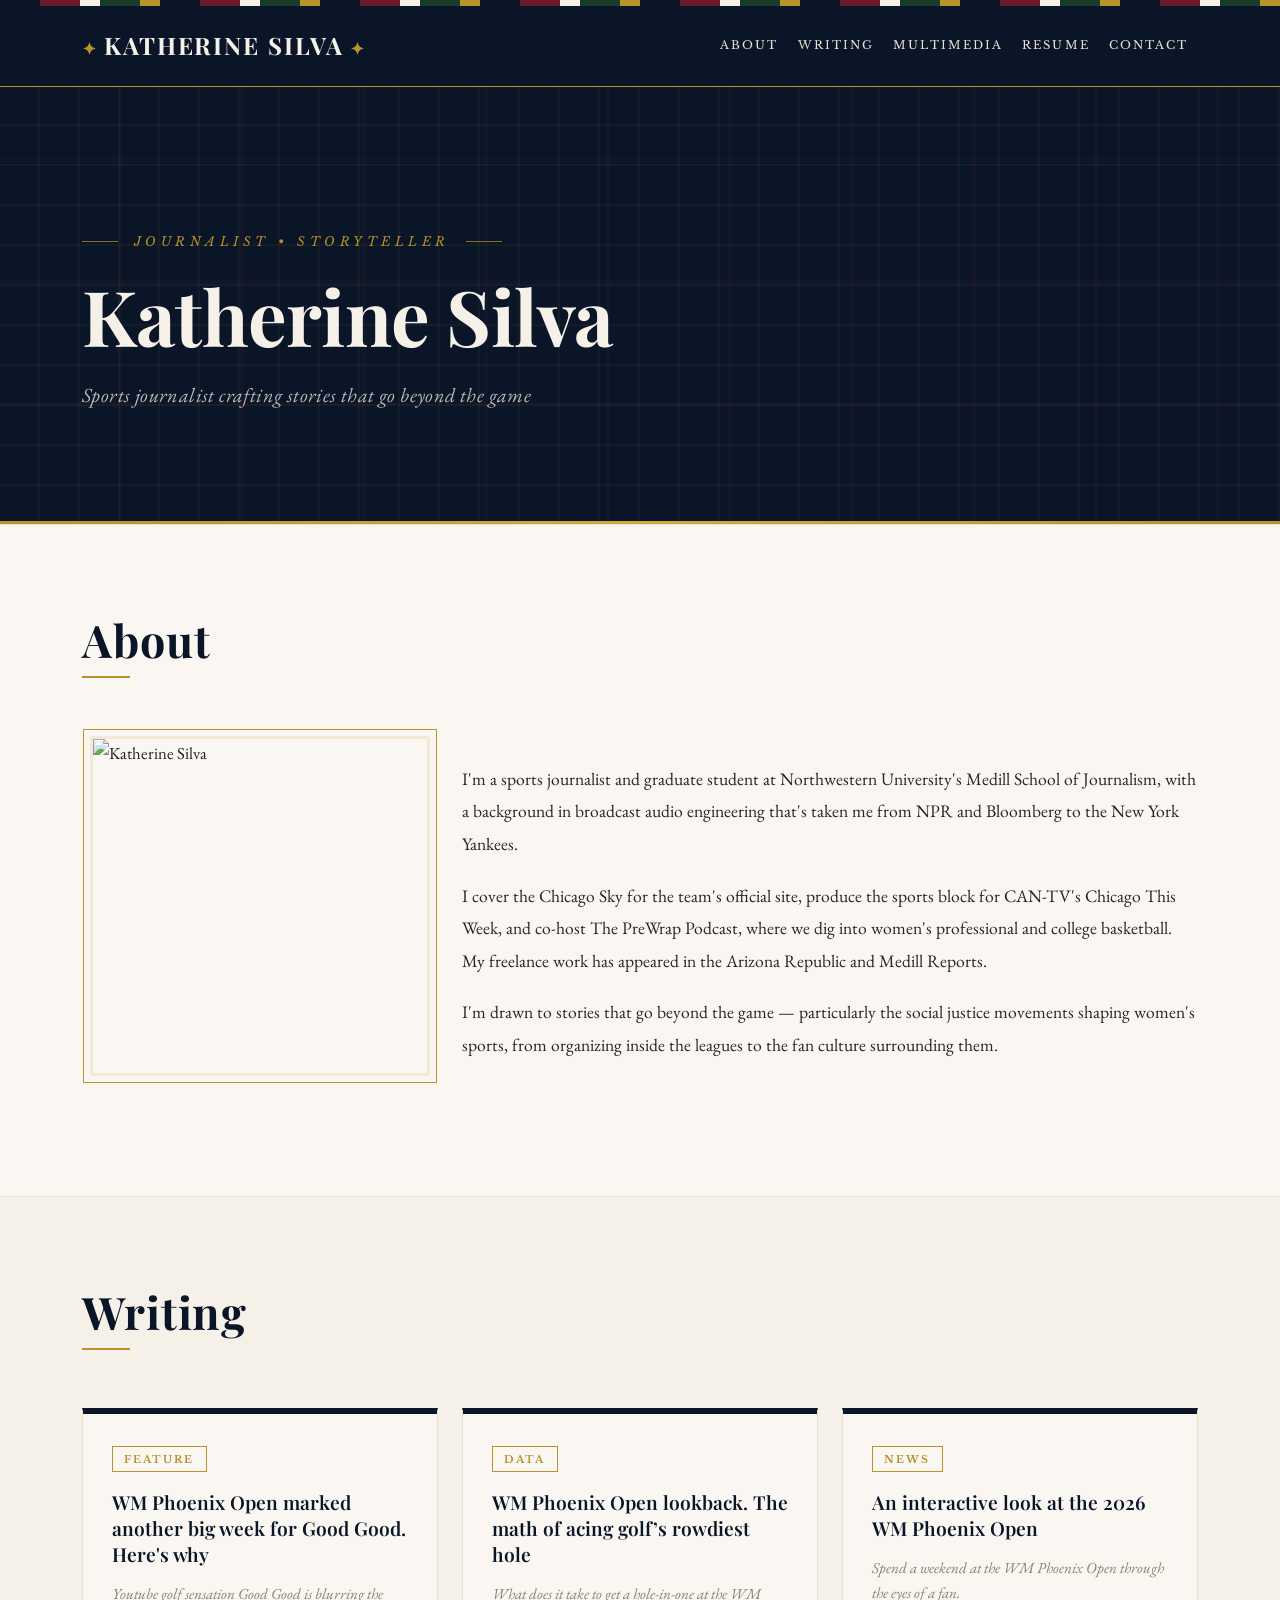
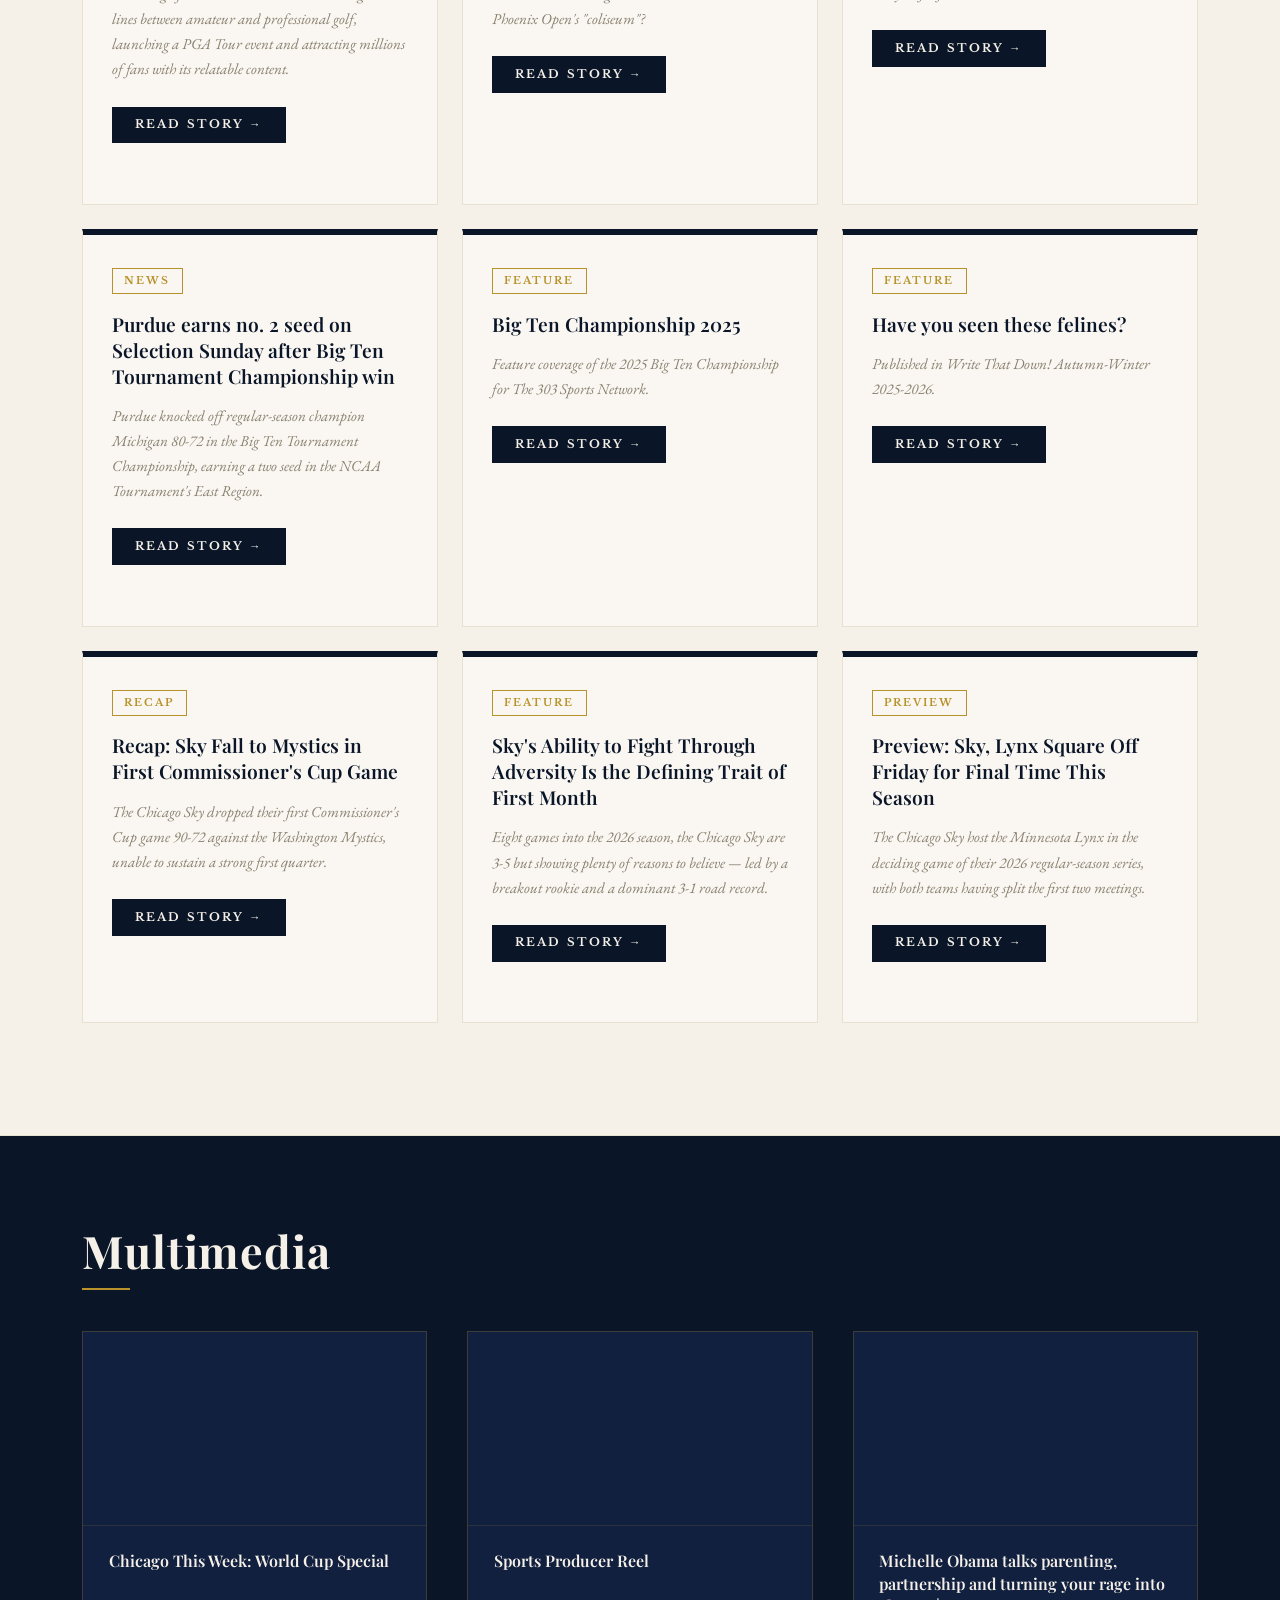
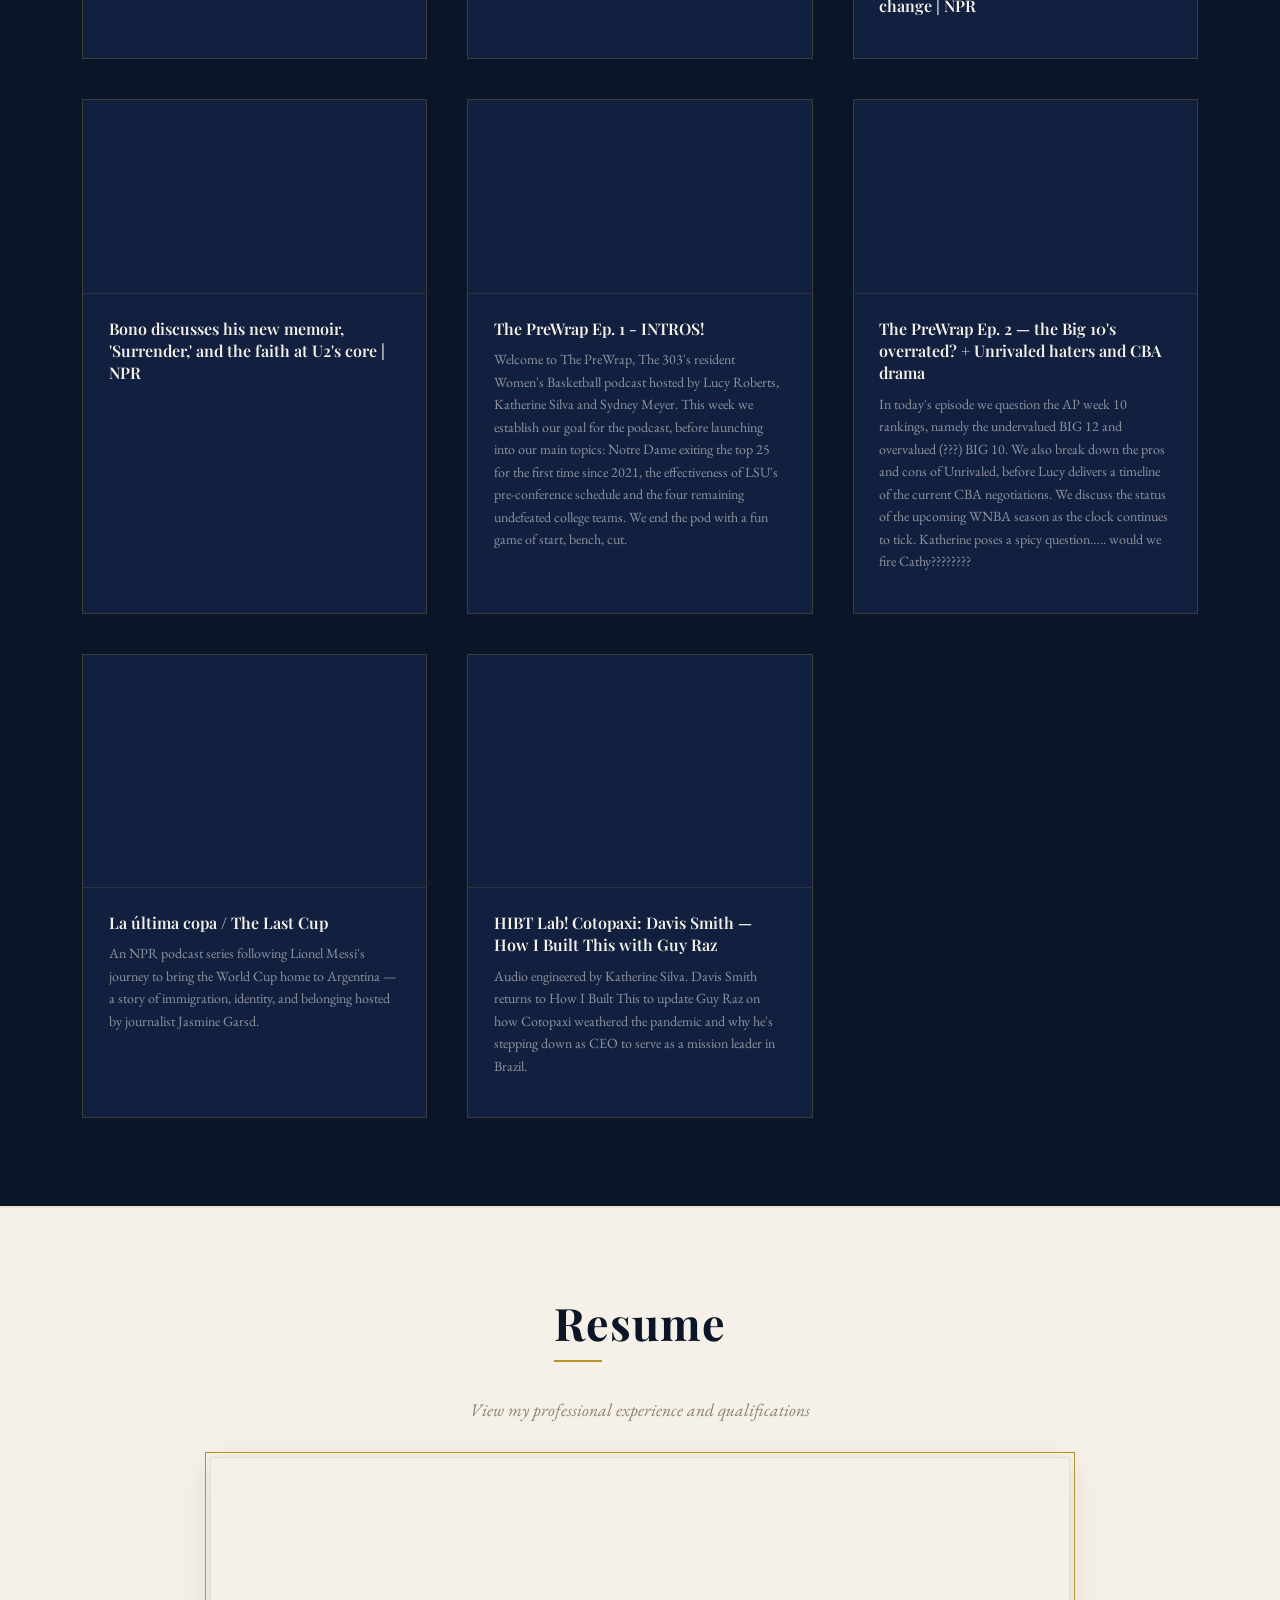
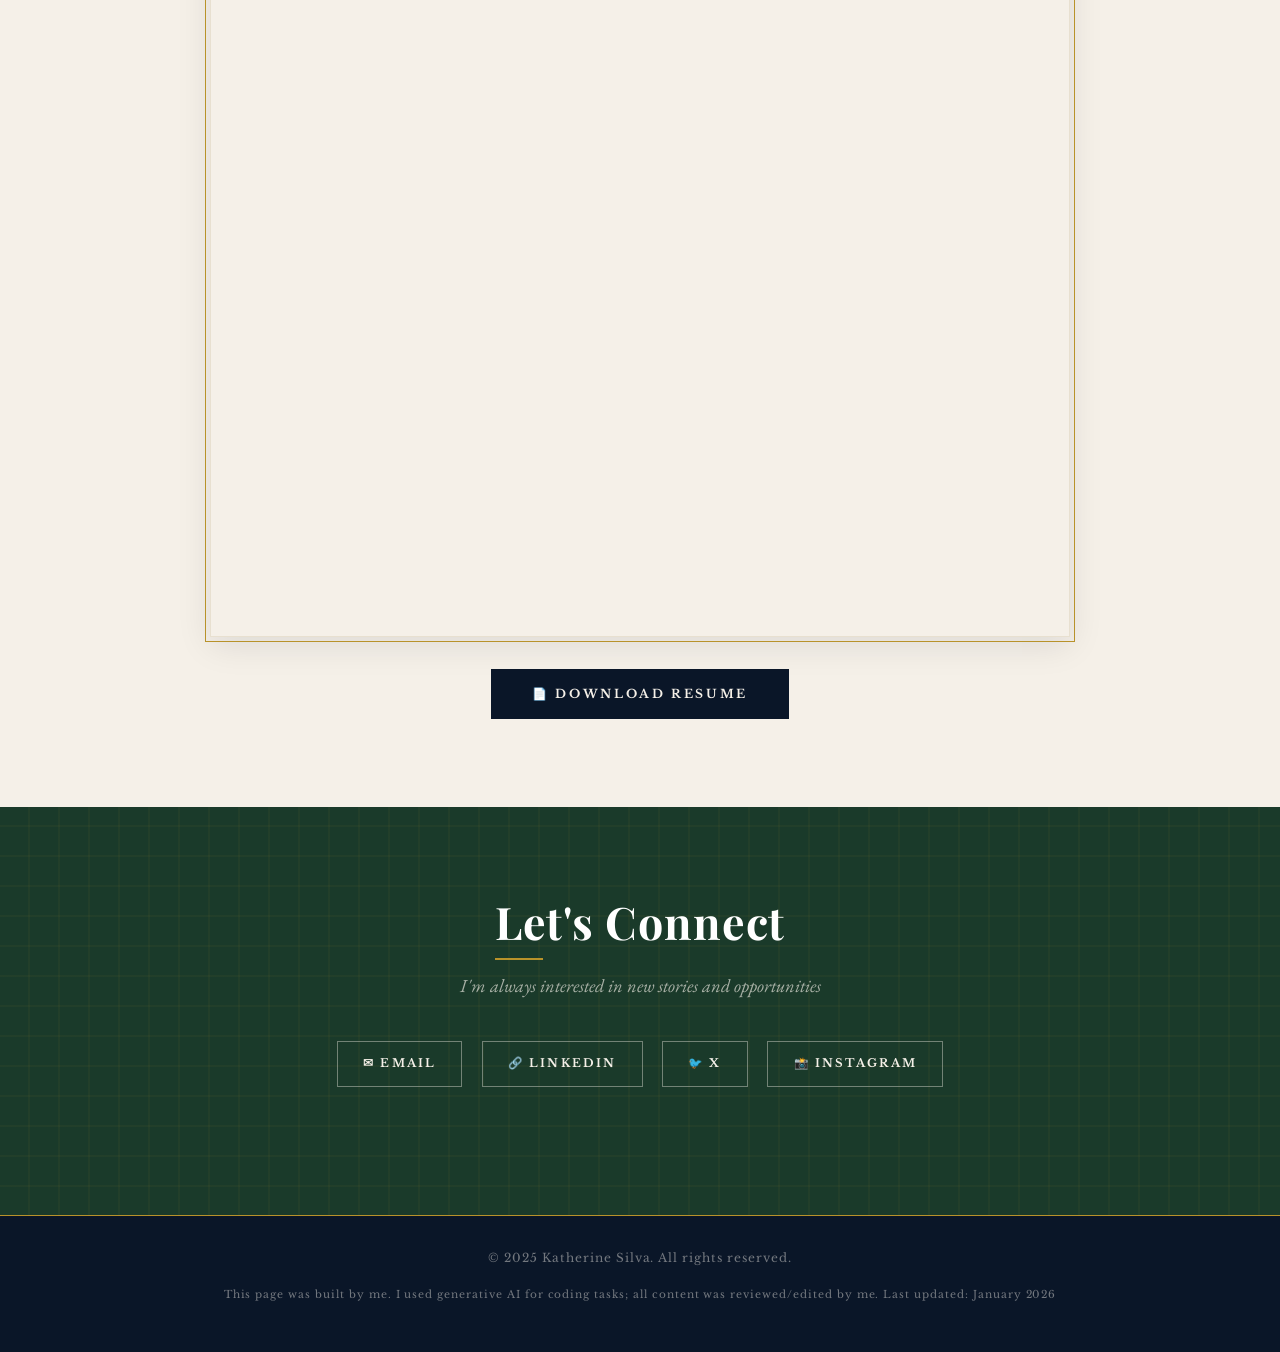
==== commit f80eaedb: "Add files via upload" ====
--- a/index.html
+++ b/index.html
@@ -166,6 +166,15 @@
             <h2 class="section-title">Multimedia</h2>
             <div class="media-grid">
                 <div class="media-item">
+                    <iframe src="https://player.vimeo.com/video/1200313095"
+                        allow="accelerometer; autoplay; clipboard-write; encrypted-media; gyroscope; picture-in-picture"
+                        allowfullscreen></iframe>
+                    <div class="media-caption">
+                        <h4>Chicago This Week: World Cup Special</h4>
+                        <p></p>
+                    </div>
+                </div>
+                <div class="media-item">
                     <iframe src="https://www.youtube.com/embed/ViVayliO-bE"
                         allow="accelerometer; autoplay; clipboard-write; encrypted-media; gyroscope; picture-in-picture"
                         allowfullscreen></iframe>
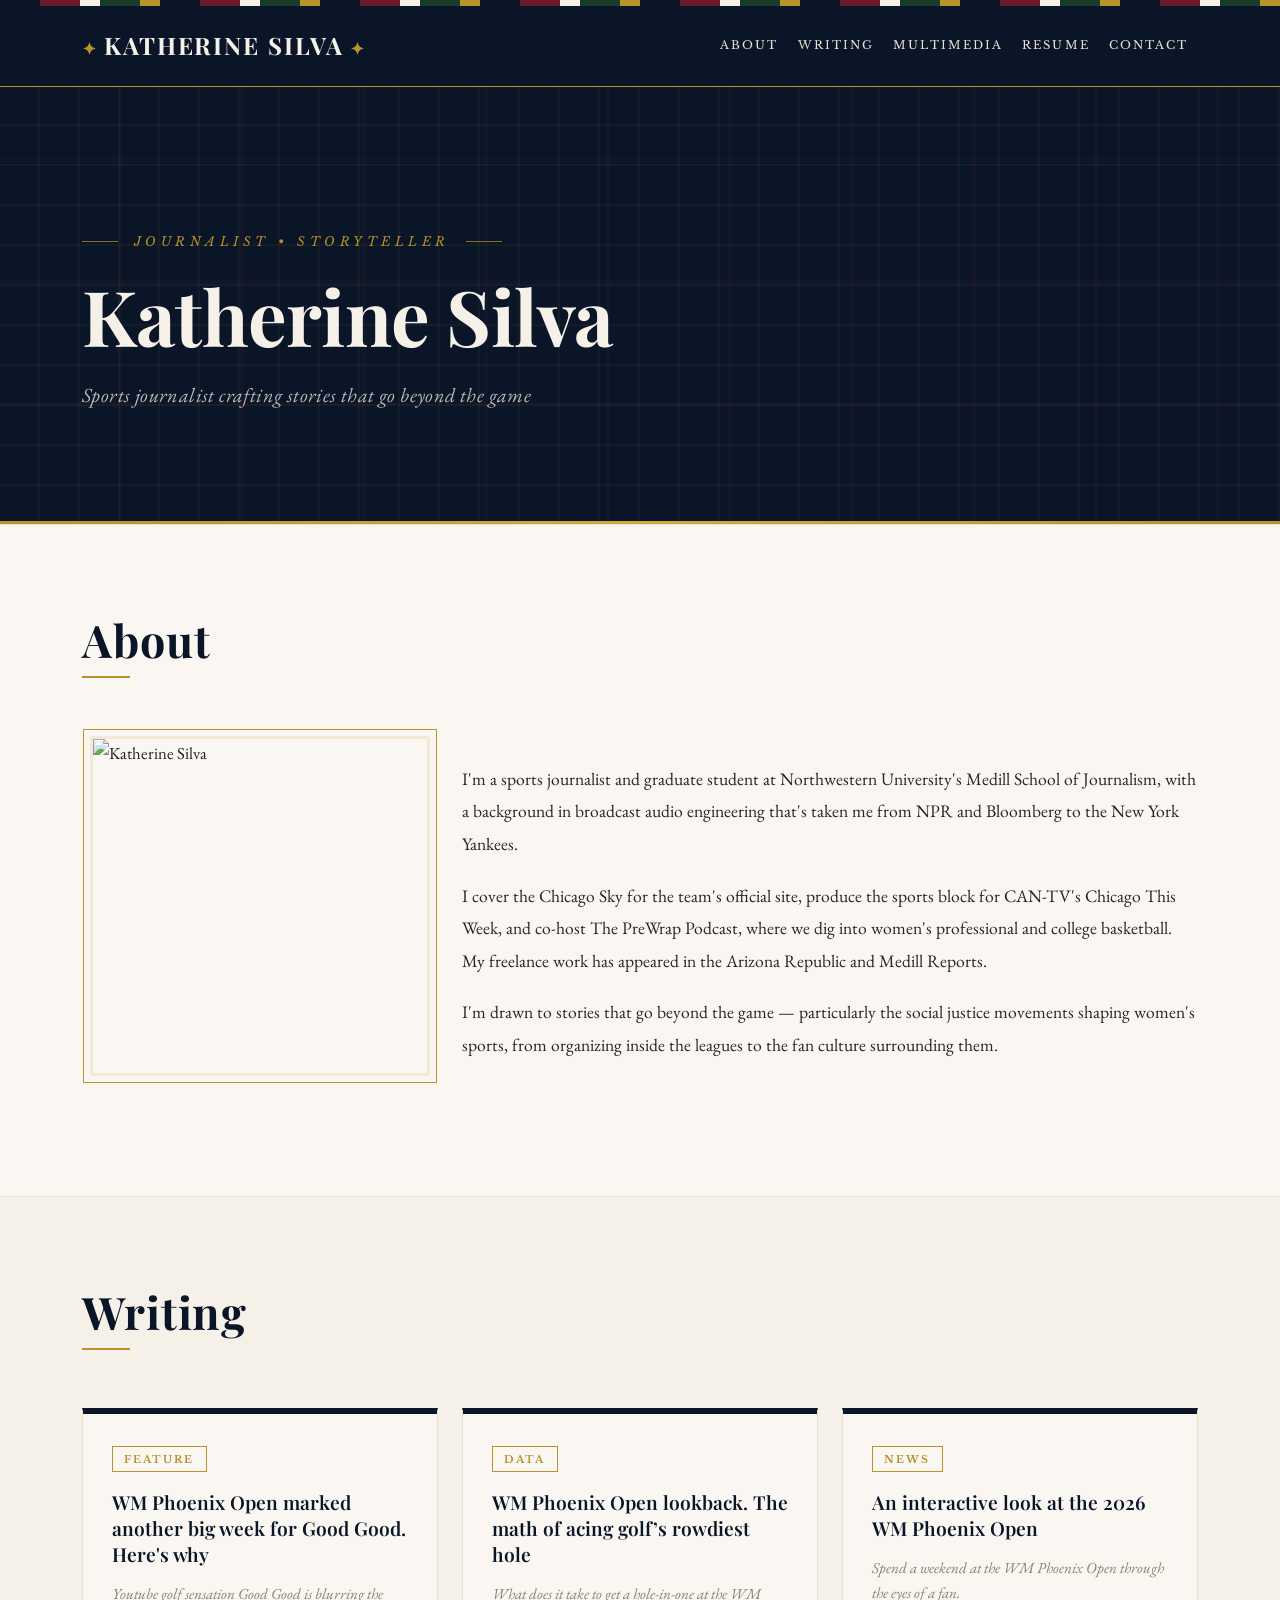
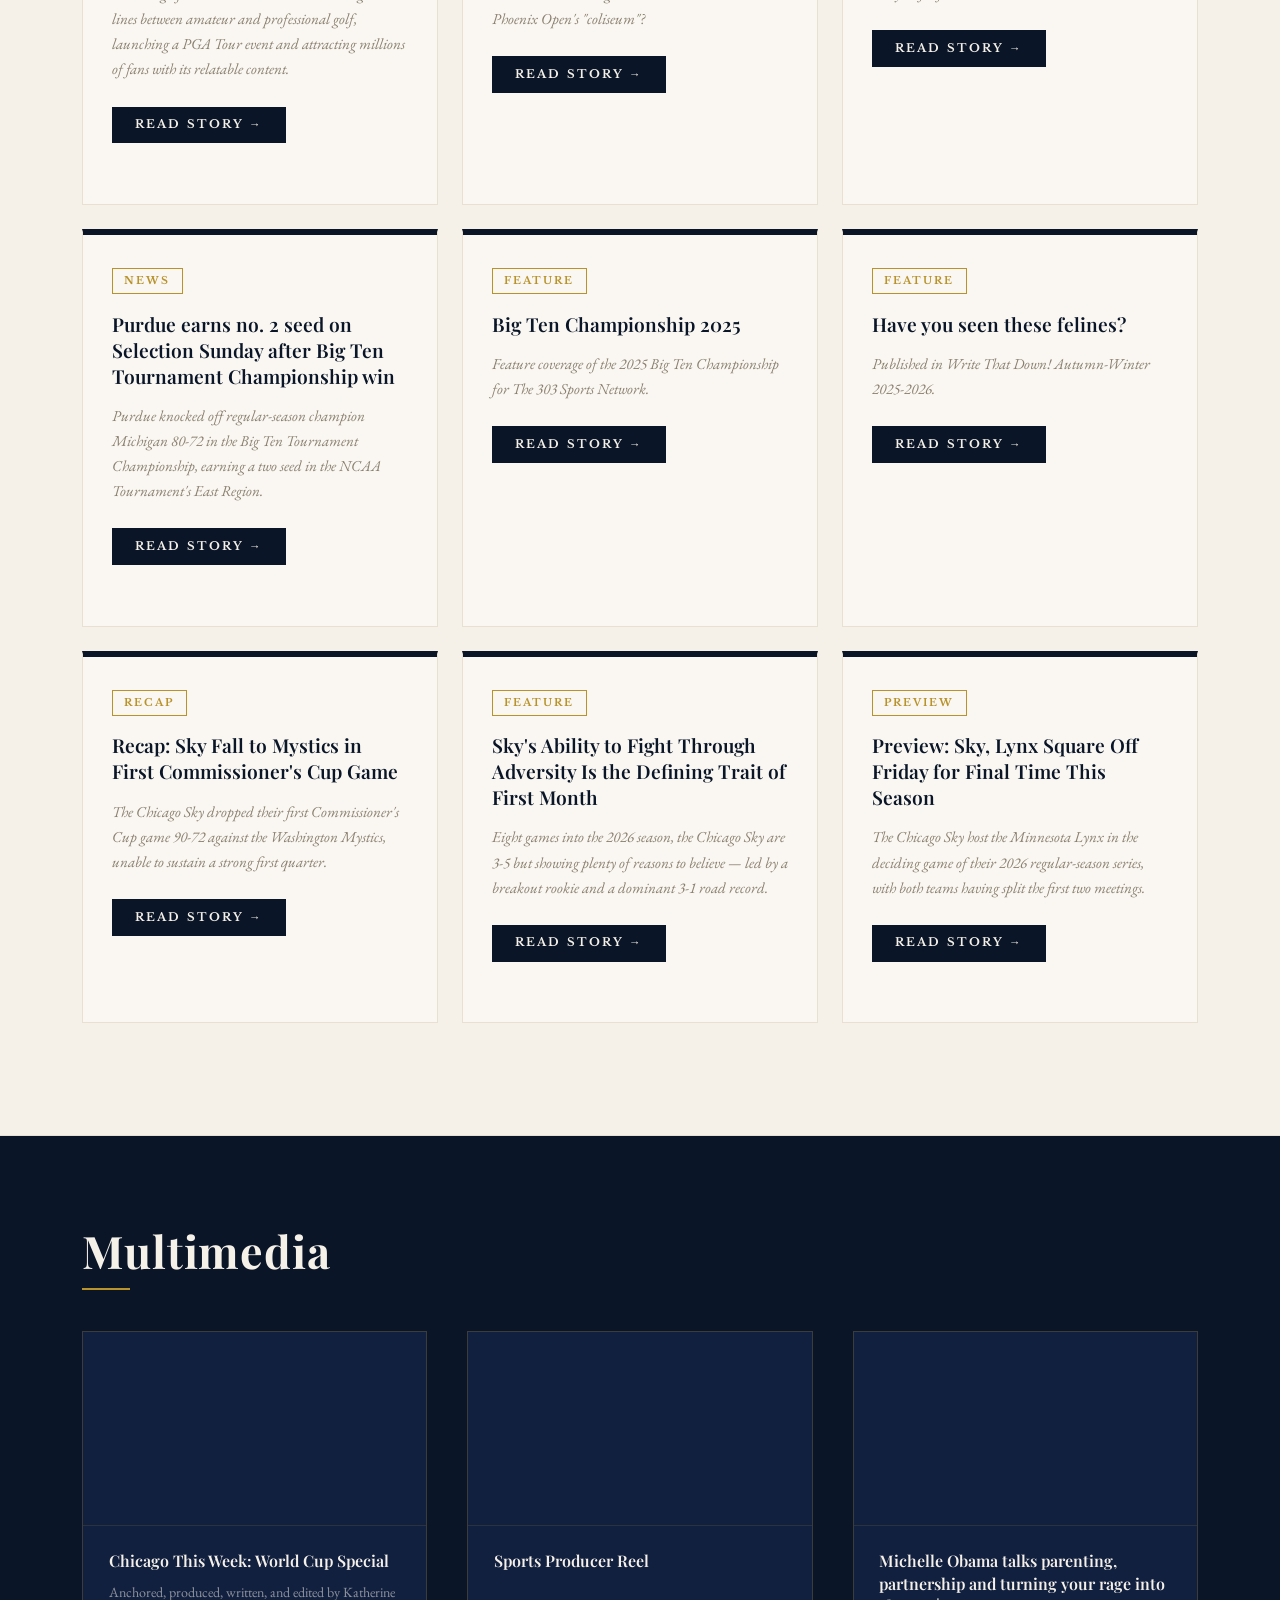
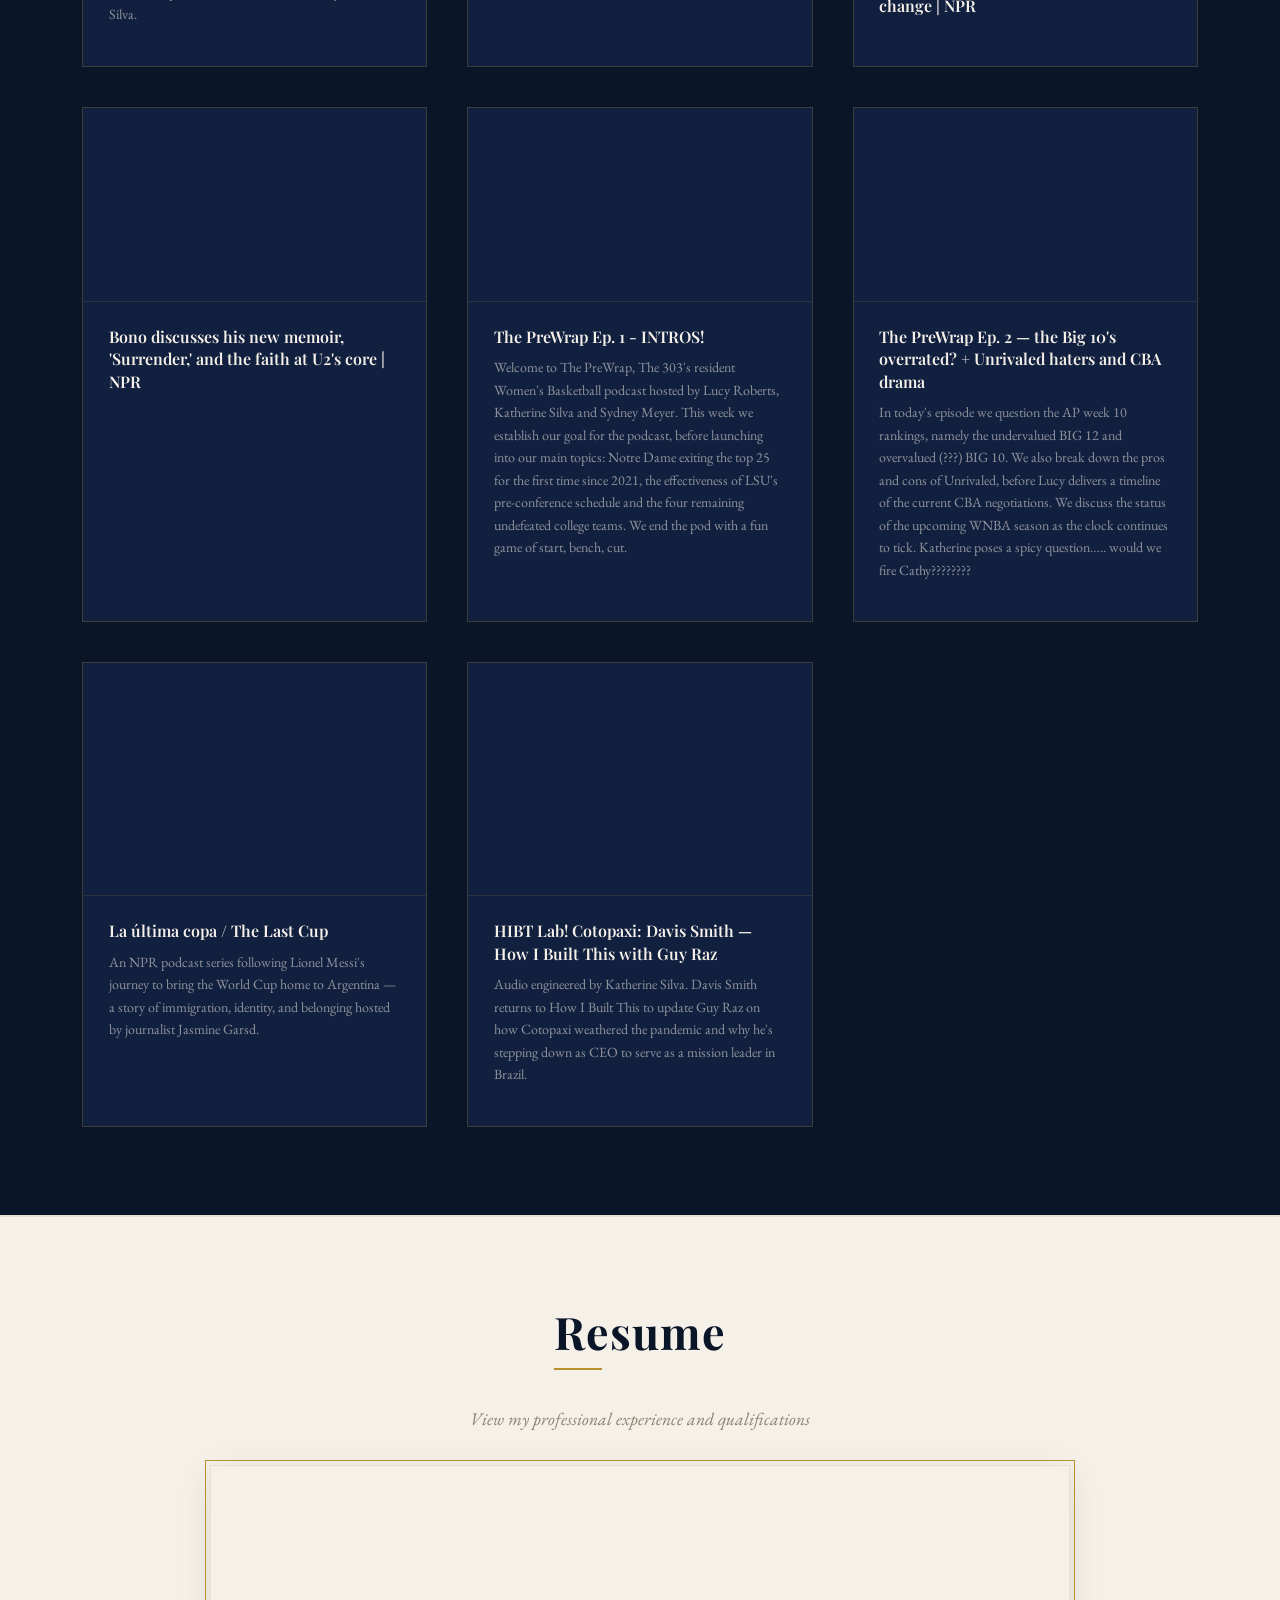
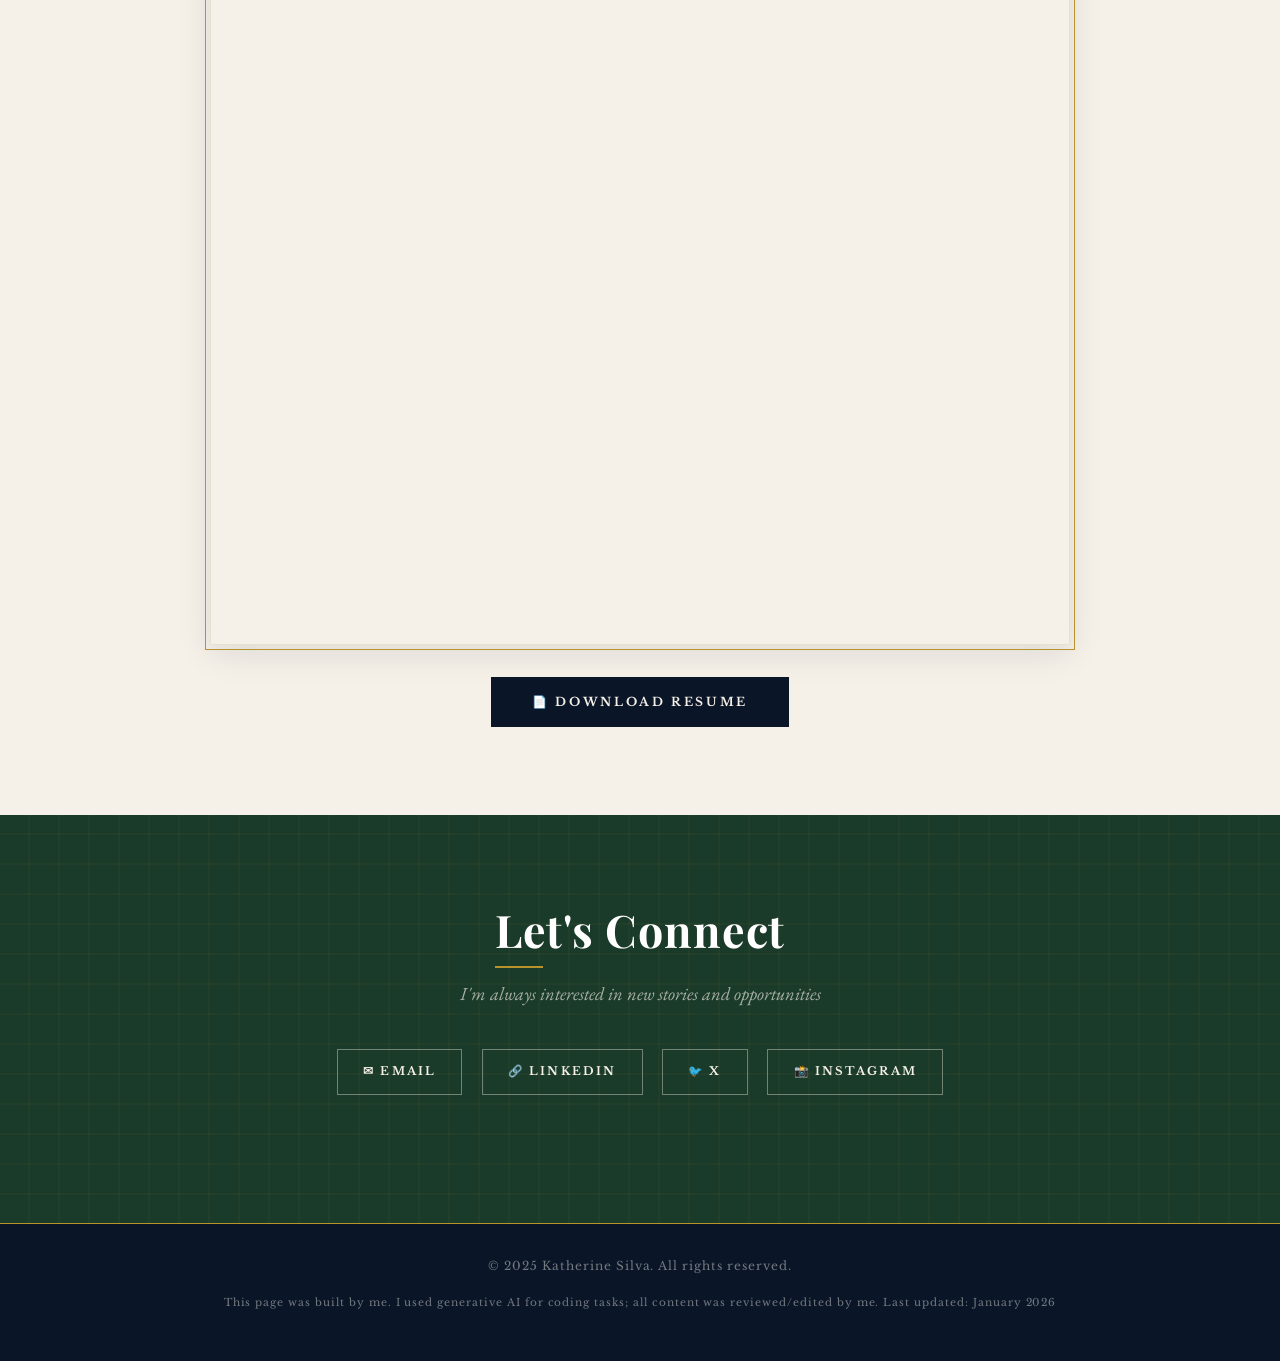
==== commit 3aeb7a78: "Add files via upload" ====
--- a/index.html
+++ b/index.html
@@ -171,7 +171,7 @@
                         allowfullscreen></iframe>
                     <div class="media-caption">
                         <h4>Chicago This Week: World Cup Special</h4>
-                        <p></p>
+                        <p>Anchored, produced, written, and edited by Katherine Silva.</p>
                     </div>
                 </div>
                 <div class="media-item">
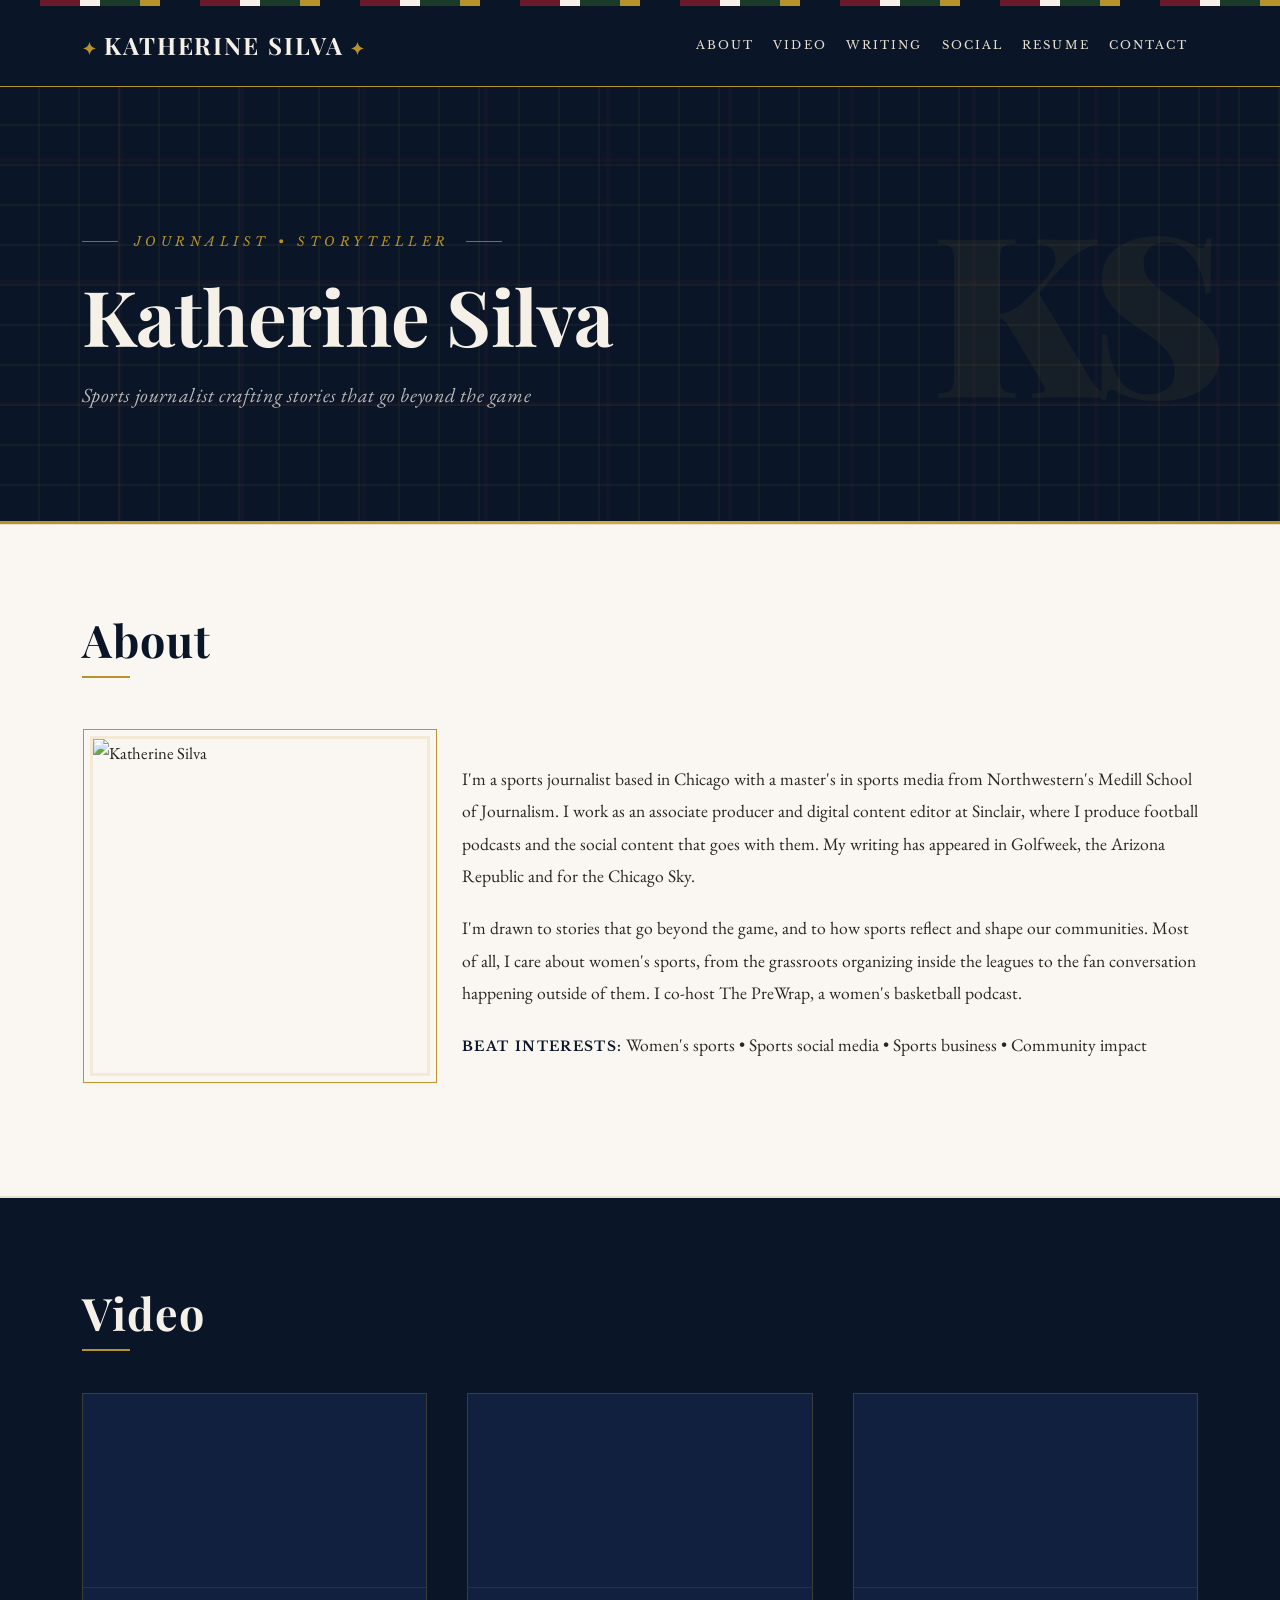
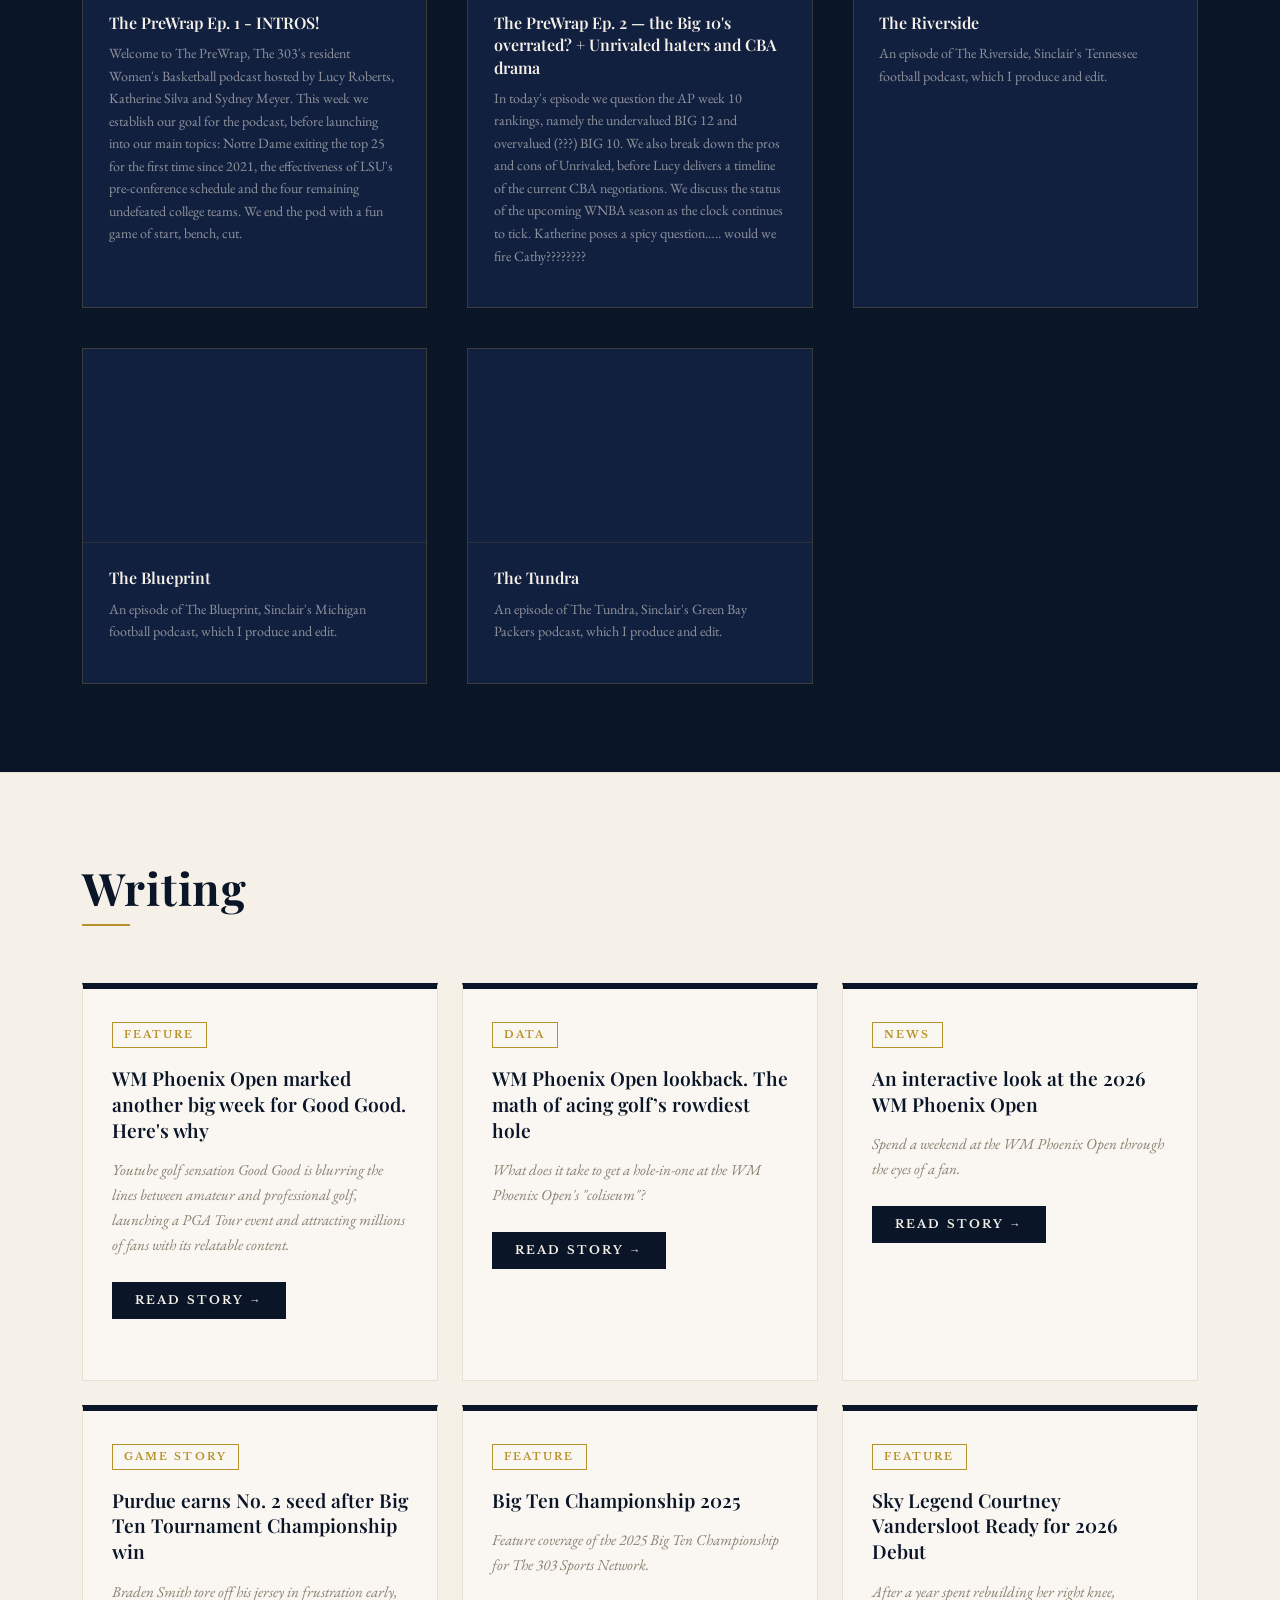
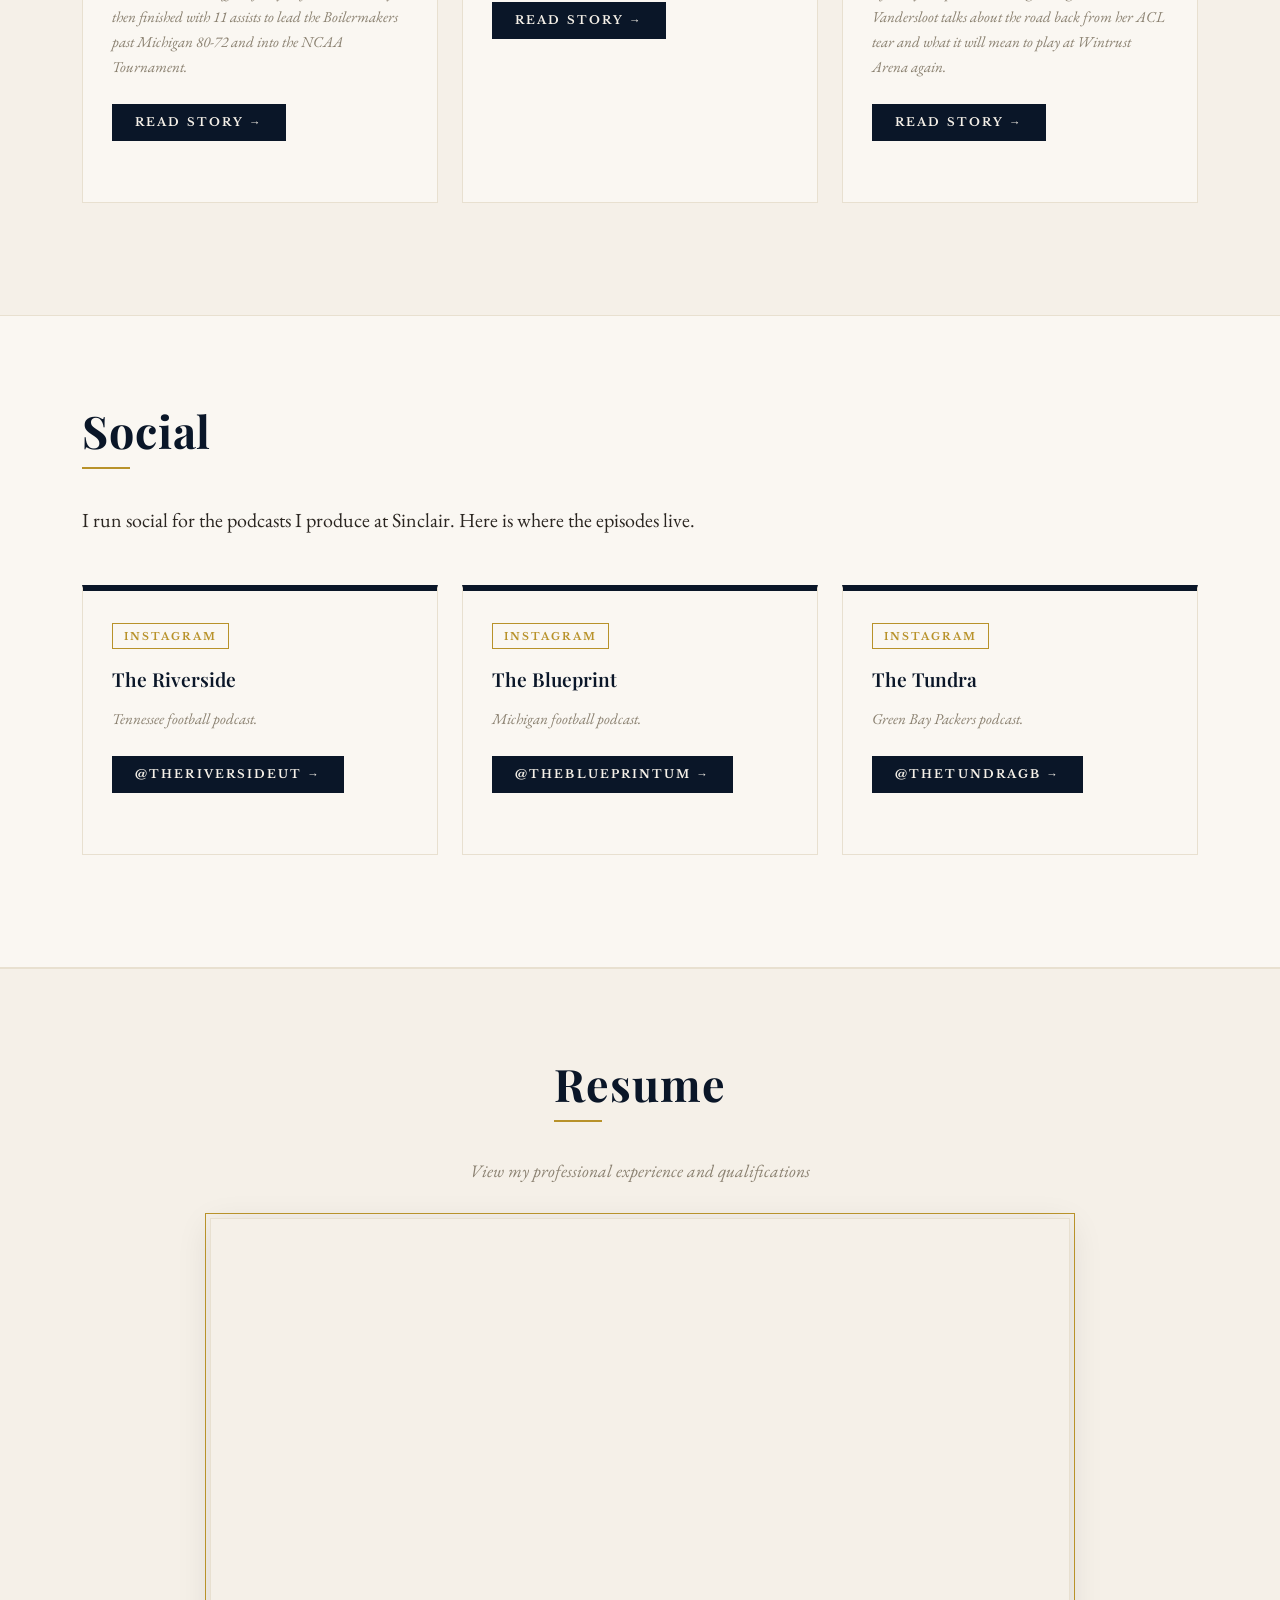
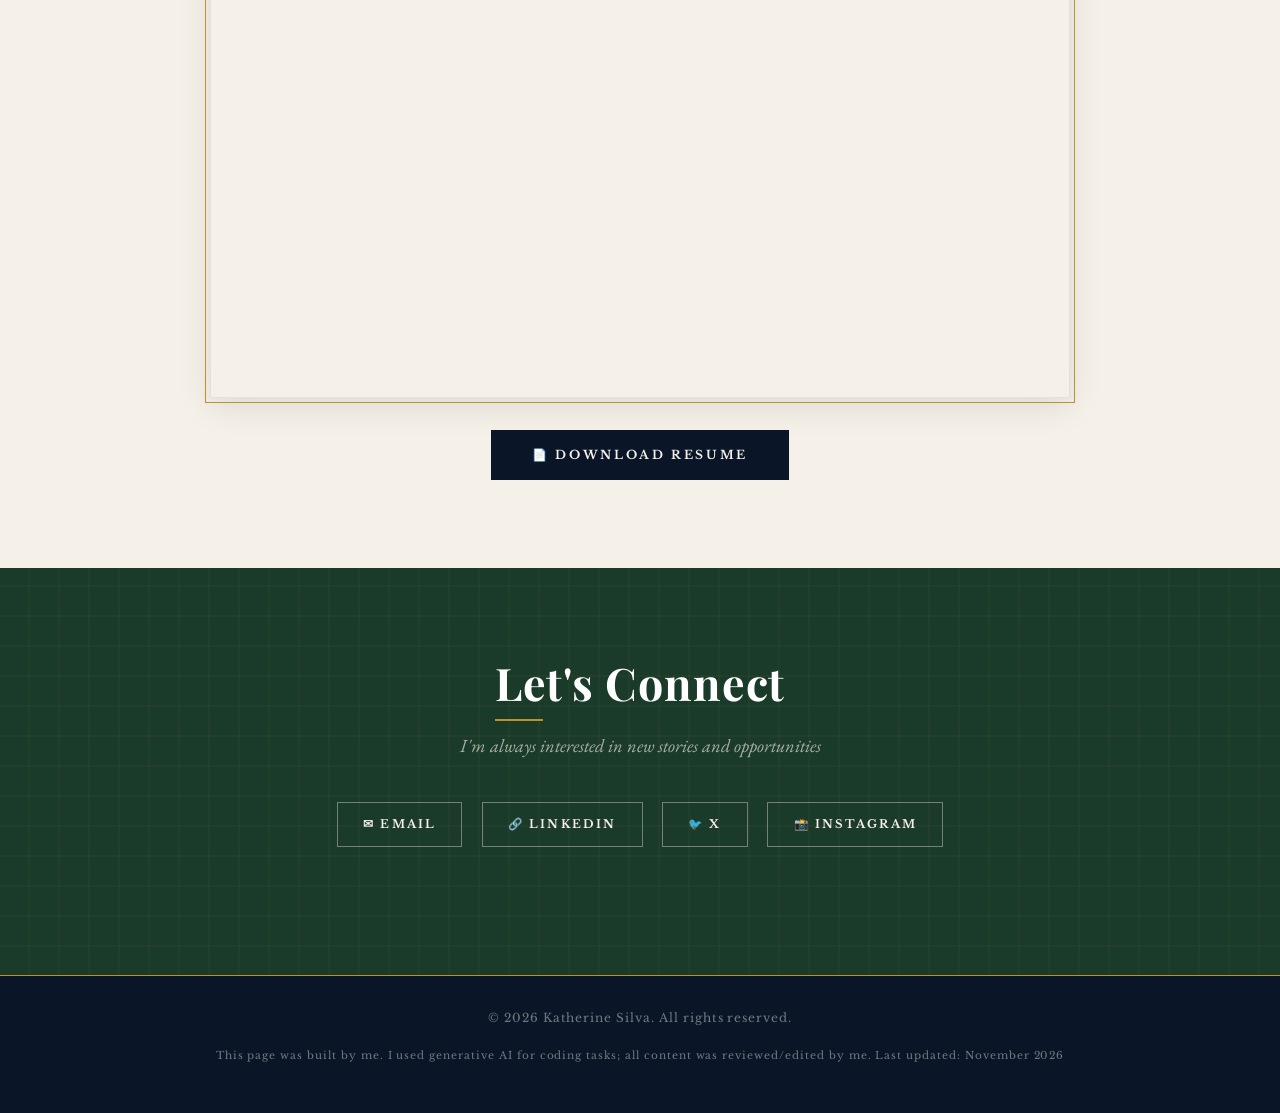
==== commit 78e25c51: "Add files via upload" ====
--- a/index.html
+++ b/index.html
@@ -28,8 +28,9 @@
             <div class="collapse navbar-collapse justify-content-end" id="navbarNav">
                 <ul class="navbar-nav">
                     <li class="nav-item"><a class="nav-link" href="#about">About</a></li>
+                    <li class="nav-item"><a class="nav-link" href="#video">Video</a></li>
                     <li class="nav-item"><a class="nav-link" href="#writing">Writing</a></li>
-                    <li class="nav-item"><a class="nav-link" href="#video">Multimedia</a></li>
+                    <li class="nav-item"><a class="nav-link" href="#social">Social</a></li>
                     <li class="nav-item"><a class="nav-link" href="#resume">Resume</a></li>
                     <li class="nav-item"><a class="nav-link" href="#contact">Contact</a></li>
                 </ul>
@@ -39,6 +40,7 @@
 
     <!-- Hero Section -->
     <section id="home" class="hero">
+        <div class="hero-crest">KS</div>
         <div class="container">
             <div class="row">
                 <div class="col-lg-8">
@@ -60,147 +62,29 @@
                 </div>
                 <div class="col-md-8">
                     <div class="bio-text">
-                        <p>I'm a sports journalist and graduate student at Northwestern University's Medill School of Journalism, with a background in broadcast audio engineering that's taken me from NPR and Bloomberg to the New York Yankees.</p>
-
-                        <p>I cover the Chicago Sky for the team's official site, produce the sports block for CAN-TV's Chicago This Week, and co-host The PreWrap Podcast, where we dig into women's professional and college basketball. My freelance work has appeared in the Arizona Republic and Medill Reports.</p>
-
-                        <p>I'm drawn to stories that go beyond the game — particularly the social justice movements shaping women's sports, from organizing inside the leagues to the fan culture surrounding them.</p>
-                    </div>
-                </div>
-            </div>
-        </div>
-    </section>
-
-    <!-- Writing Section -->
-    <section id="writing">
-        <div class="container">
-            <h2 class="section-title">Writing</h2>
-            <div class="row mt-5">
-                <div class="col-lg-4 mb-4">
-                    <div class="work-card">
-                        <span class="category">Feature</span>
-                        <h3>WM Phoenix Open marked another big week for Good Good. Here's why</h3>
-                        <p>Youtube golf sensation Good Good is blurring the lines between amateur and professional golf,
-                            launching a PGA Tour event and attracting millions of fans with its relatable content.</p>
-                        <a href="https://golfweek.usatoday.com/story/sports/golf/2026/02/09/good-good-golf-big-week-phoenix-sets-tone-2026/88587678007/"
-                            class="btn btn-primary" target="_blank" rel="noopener noreferrer">Read Story →</a>
-                    </div>
-                </div>
-                <div class="col-lg-4 mb-4">
-                    <div class="work-card">
-                        <span class="category">Data</span>
-                        <h3>WM Phoenix Open lookback. The math of acing golf’s rowdiest hole</h3>
-                        <p>What does it take to get a hole-in-one at the WM Phoenix Open's "coliseum"?</p>
-                        <a href="https://www.azcentral.com/story/sports/golf/phoenix-open/2026/02/11/phoenix-open-16th-hole-in-one-probability/88625331007/"
-                            class="btn btn-primary" target="_blank" rel="noopener noreferrer">Read Story →</a>
-                    </div>
-                </div>
-                <div class="col-lg-4 mb-4">
-                    <div class="work-card">
-                        <span class="category">News</span>
-                        <h3>An interactive look at the 2026 WM Phoenix Open</h3>
-                        <p>Spend a weekend at the WM Phoenix Open through the eyes of a fan.</p>
-                        <a href="https://www.azcentral.com/story/sports/golf/phoenix-open/2026/02/11/phoenix-open-timeline-2026/88625959007/"
-                            class="btn btn-primary" target="_blank" rel="noopener noreferrer">Read Story →</a>
-                    </div>
-                </div>
-                <div class="col-lg-4 mb-4">
-                    <div class="work-card">
-                        <span class="category">News</span>
-                        <h3>Purdue earns no. 2 seed on Selection Sunday after Big Ten Tournament Championship win</h3>
-                        <p>Purdue knocked off regular-season champion Michigan 80-72 in the Big Ten Tournament Championship, earning a two seed in the NCAA Tournament's East Region.</p>
-                        <a href="https://news.medill.northwestern.edu/chicago/purdue-earns-no-2-seed-on-selection-sunday-after-big-ten-tournament-championship-win-set-to-play-in-first-round-friday/"
-                            class="btn btn-primary" target="_blank" rel="noopener noreferrer">Read Story →</a>
-                    </div>
-                </div>
-                <div class="col-lg-4 mb-4">
-                    <div class="work-card">
-                        <span class="category">Feature</span>
-                        <h3>Big Ten Championship 2025</h3>
-                        <p>Feature coverage of the 2025 Big Ten Championship for The 303 Sports Network.</p>
-                        <a href="https://the303hub.online/?article=big-ten-championship-2025"
-                            class="btn btn-primary" target="_blank" rel="noopener noreferrer">Read Story →</a>
-                    </div>
-                </div>
-                <div class="col-lg-4 mb-4">
-                    <div class="work-card">
-                        <span class="category">Feature</span>
-                        <h3>Have you seen these felines?</h3>
-                        <p>Published in Write That Down! Autumn-Winter 2025-2026.</p>
-                        <a href="https://heyzine.com/flip-book/33dd36ebfe.html#page/7"
-                            class="btn btn-primary" target="_blank" rel="noopener noreferrer">Read Story →</a>
-                    </div>
-                </div>
-                <div class="col-lg-4 mb-4">
-                    <div class="work-card">
-                        <span class="category">Recap</span>
-                        <h3>Recap: Sky Fall to Mystics in First Commissioner's Cup Game</h3>
-                        <p>The Chicago Sky dropped their first Commissioner's Cup game 90-72 against the Washington Mystics, unable to sustain a strong first quarter.</p>
-                        <a href="https://sky.wnba.com/news/recap-sky-fall-to-mystics-in-first-commissioners-cup-game"
-                            class="btn btn-primary" target="_blank" rel="noopener noreferrer">Read Story →</a>
-                    </div>
-                </div>
-                <div class="col-lg-4 mb-4">
-                    <div class="work-card">
-                        <span class="category">Feature</span>
-                        <h3>Sky's Ability to Fight Through Adversity Is the Defining Trait of First Month</h3>
-                        <p>Eight games into the 2026 season, the Chicago Sky are 3-5 but showing plenty of reasons to believe — led by a breakout rookie and a dominant 3-1 road record.</p>
-                        <a href="https://sky.wnba.com/news/skys-ability-to-fight-through-adversity-is-the-defining-trait-of-first-month"
-                            class="btn btn-primary" target="_blank" rel="noopener noreferrer">Read Story →</a>
-                    </div>
-                </div>
-                <div class="col-lg-4 mb-4">
-                    <div class="work-card">
-                        <span class="category">Preview</span>
-                        <h3>Preview: Sky, Lynx Square Off Friday for Final Time This Season</h3>
-                        <p>The Chicago Sky host the Minnesota Lynx in the deciding game of their 2026 regular-season series, with both teams having split the first two meetings.</p>
-                        <a href="https://sky.wnba.com/news/preview-sky-lynx-square-off-friday-for-final-time-this-season"
-                            class="btn btn-primary" target="_blank" rel="noopener noreferrer">Read Story →</a>
-                    </div>
-                </div>
-            </div>
-        </div>
-    </section>
+                        <p>I'm a sports journalist based in Chicago with a master's in sports media from Northwestern's Medill School of Journalism. I work as an associate
+                            producer and digital content editor at Sinclair, where I produce football podcasts
+                            and the social content that goes with them. My writing has appeared in Golfweek, the Arizona
+                            Republic and for the Chicago Sky.</p>
+
+                        <p>I'm drawn to stories that go beyond the game, and to how sports reflect and shape our
+                            communities. Most of all, I care about women's sports, from the grassroots organizing inside
+                            the leagues to the fan conversation happening outside of them. I co-host The PreWrap, a
+                            women's basketball podcast.</p>
+
+                        <p><strong>Beat interests:</strong> Women's sports • Sports social media • Sports business •
+                            Community impact</p>
+                    </div>
+                </div>
+            </div>
+        </div>
+    </section>
+
+    <!-- Video Section -->
     <section id="video" class="bio-section">
         <div class="container">
-            <h2 class="section-title">Multimedia</h2>
+            <h2 class="section-title">Video</h2>
             <div class="media-grid">
-                <div class="media-item">
-                    <iframe src="https://player.vimeo.com/video/1200313095"
-                        allow="accelerometer; autoplay; clipboard-write; encrypted-media; gyroscope; picture-in-picture"
-                        allowfullscreen></iframe>
-                    <div class="media-caption">
-                        <h4>Chicago This Week: World Cup Special</h4>
-                        <p>Anchored, produced, written, and edited by Katherine Silva.</p>
-                    </div>
-                </div>
-                <div class="media-item">
-                    <iframe src="https://www.youtube.com/embed/ViVayliO-bE"
-                        allow="accelerometer; autoplay; clipboard-write; encrypted-media; gyroscope; picture-in-picture"
-                        allowfullscreen></iframe>
-                    <div class="media-caption">
-                        <h4>Sports Producer Reel</h4>
-                        <p></p>
-                    </div>
-                </div>
-                <div class="media-item">
-                    <iframe src="https://www.youtube.com/embed/H_-iU6AW1c0"
-                        allow="accelerometer; autoplay; clipboard-write; encrypted-media; gyroscope; picture-in-picture"
-                        allowfullscreen></iframe>
-                    <div class="media-caption">
-                        <h4>Michelle Obama talks parenting, partnership and turning your rage into change | NPR</h4>
-                        <p></p>
-                    </div>
-                </div>
-                <div class="media-item">
-                    <iframe src="https://www.youtube.com/embed/JhkamXR0esU"
-                        allow="accelerometer; autoplay; clipboard-write; encrypted-media; gyroscope; picture-in-picture"
-                        allowfullscreen></iframe>
-                    <div class="media-caption">
-                        <h4>Bono discusses his new memoir, 'Surrender,' and the faith at U2's core | NPR</h4>
-                        <p></p>
-                    </div>
-                </div>
                 <div class="media-item">
                     <iframe src="https://www.youtube.com/embed/KT9ulCU1-GE"
                         allow="accelerometer; autoplay; clipboard-write; encrypted-media; gyroscope; picture-in-picture"
@@ -227,18 +111,129 @@
                             fire Cathy????????</p>
                     </div>
                 </div>
-                <div class="media-item spotify-item">
-                    <iframe style="border-radius:12px" src="https://open.spotify.com/embed/show/0E5XQpye8xsoV4oOV6UlfL" width="100%" height="232" frameborder="0" allowfullscreen allow="autoplay; clipboard-write; encrypted-media; fullscreen; picture-in-picture" loading="lazy"></iframe>
-                    <div class="media-caption">
-                        <h4>La última copa / The Last Cup</h4>
-                        <p>An NPR podcast series following Lionel Messi's journey to bring the World Cup home to Argentina — a story of immigration, identity, and belonging hosted by journalist Jasmine Garsd.</p>
-                    </div>
-                </div>
-                <div class="media-item spotify-item">
-                    <iframe style="border-radius:12px" src="https://open.spotify.com/embed/episode/3k2yocIxHibppncL2xIBl3" width="100%" height="232" frameborder="0" allowfullscreen allow="autoplay; clipboard-write; encrypted-media; fullscreen; picture-in-picture" loading="lazy"></iframe>
-                    <div class="media-caption">
-                        <h4>HIBT Lab! Cotopaxi: Davis Smith — How I Built This with Guy Raz</h4>
-                        <p>Audio engineered by Katherine Silva. Davis Smith returns to How I Built This to update Guy Raz on how Cotopaxi weathered the pandemic and why he's stepping down as CEO to serve as a mission leader in Brazil.</p>
+                <div class="media-item">
+                    <iframe src="https://www.youtube.com/embed/PIqUcXMkgsM"
+                        allow="accelerometer; autoplay; clipboard-write; encrypted-media; gyroscope; picture-in-picture"
+                        allowfullscreen></iframe>
+                    <div class="media-caption">
+                        <h4>The Riverside</h4>
+                        <p>An episode of The Riverside, Sinclair's Tennessee football podcast, which I produce and edit.</p>
+                    </div>
+                </div>
+                <div class="media-item">
+                    <iframe src="https://www.youtube.com/embed/kYQNf7AYnUE"
+                        allow="accelerometer; autoplay; clipboard-write; encrypted-media; gyroscope; picture-in-picture"
+                        allowfullscreen></iframe>
+                    <div class="media-caption">
+                        <h4>The Blueprint</h4>
+                        <p>An episode of The Blueprint, Sinclair's Michigan football podcast, which I produce and edit.</p>
+                    </div>
+                </div>
+                <div class="media-item">
+                    <iframe src="https://www.youtube.com/embed/hiXemnJbN-4"
+                        allow="accelerometer; autoplay; clipboard-write; encrypted-media; gyroscope; picture-in-picture"
+                        allowfullscreen></iframe>
+                    <div class="media-caption">
+                        <h4>The Tundra</h4>
+                        <p>An episode of The Tundra, Sinclair's Green Bay Packers podcast, which I produce and edit.</p>
+                    </div>
+                </div>
+            </div>
+        </div>
+    </section>
+
+    <!-- Writing Section -->
+    <section id="writing">
+        <div class="container">
+            <h2 class="section-title">Writing</h2>
+            <div class="row mt-5">
+                <div class="col-lg-4 mb-4">
+                    <div class="work-card">
+                        <span class="category">Feature</span>
+                        <h3>WM Phoenix Open marked another big week for Good Good. Here's why</h3>
+                        <p>Youtube golf sensation Good Good is blurring the lines between amateur and professional golf,
+                            launching a PGA Tour event and attracting millions of fans with its relatable content.</p>
+                        <a href="https://golfweek.usatoday.com/story/sports/golf/2026/02/09/good-good-golf-big-week-phoenix-sets-tone-2026/88587678007/"
+                            class="btn btn-primary" target="_blank" rel="noopener noreferrer">Read Story →</a>
+                    </div>
+                </div>
+                <div class="col-lg-4 mb-4">
+                    <div class="work-card">
+                        <span class="category">Data</span>
+                        <h3>WM Phoenix Open lookback. The math of acing golf’s rowdiest hole</h3>
+                        <p>What does it take to get a hole-in-one at the WM Phoenix Open's "coliseum"?</p>
+                        <a href="https://www.azcentral.com/story/sports/golf/phoenix-open/2026/02/11/phoenix-open-16th-hole-in-one-probability/88625331007/"
+                            class="btn btn-primary" target="_blank" rel="noopener noreferrer">Read Story →</a>
+                    </div>
+                </div>
+                <div class="col-lg-4 mb-4">
+                    <div class="work-card">
+                        <span class="category">News</span>
+                        <h3>An interactive look at the 2026 WM Phoenix Open</h3>
+                        <p>Spend a weekend at the WM Phoenix Open through the eyes of a fan.</p>
+                        <a href="https://www.azcentral.com/story/sports/golf/phoenix-open/2026/02/11/phoenix-open-timeline-2026/88625959007/"
+                            class="btn btn-primary" target="_blank" rel="noopener noreferrer">Read Story →</a>
+                    </div>
+                </div>
+                <div class="col-lg-4 mb-4">
+                    <div class="work-card">
+                        <span class="category">Game Story</span>
+                        <h3>Purdue earns No. 2 seed after Big Ten Tournament Championship win</h3>
+                        <p>Braden Smith tore off his jersey in frustration early, then finished with 11 assists to lead the Boilermakers past Michigan 80-72 and into the NCAA Tournament.</p>
+                        <a href="https://news.medill.northwestern.edu/chicago/purdue-earns-no-2-seed-on-selection-sunday-after-big-ten-tournament-championship-win-set-to-play-in-first-round-friday/"
+                            class="btn btn-primary" target="_blank" rel="noopener noreferrer">Read Story →</a>
+                    </div>
+                </div>
+                <div class="col-lg-4 mb-4">
+                    <div class="work-card">
+                        <span class="category">Feature</span>
+                        <h3>Big Ten Championship 2025</h3>
+                        <p>Feature coverage of the 2025 Big Ten Championship for The 303 Sports Network.</p>
+                        <a href="https://the303hub.online/?article=big-ten-championship-2025"
+                            class="btn btn-primary" target="_blank" rel="noopener noreferrer">Read Story →</a>
+                    </div>
+                </div>
+                <div class="col-lg-4 mb-4">
+                    <div class="work-card">
+                        <span class="category">Feature</span>
+                        <h3>Sky Legend Courtney Vandersloot Ready for 2026 Debut</h3>
+                        <p>After a year spent rebuilding her right knee, Vandersloot talks about the road back from her ACL tear and what it will mean to play at Wintrust Arena again.</p>
+                        <a href="https://sky.wnba.com/news/sky-legend-courtney-vandersloot-ready-for-2026-debut"
+                            class="btn btn-primary" target="_blank" rel="noopener noreferrer">Read Story →</a>
+                    </div>
+                </div>
+            </div>
+        </div>
+    </section>
+
+    <!-- Social Section -->
+    <section id="social" class="bio-section">
+        <div class="container">
+            <h2 class="section-title">Social</h2>
+            <p class="lead mt-4">I run social for the podcasts I produce at Sinclair. Here is where the episodes live.</p>
+            <div class="row mt-5">
+                <div class="col-lg-4 mb-4">
+                    <div class="work-card">
+                        <span class="category">Instagram</span>
+                        <h3>The Riverside</h3>
+                        <p>Tennessee football podcast.</p>
+                        <a href="https://www.instagram.com/theriversideut/" class="btn btn-primary" target="_blank" rel="noopener noreferrer">@theriversideut →</a>
+                    </div>
+                </div>
+                <div class="col-lg-4 mb-4">
+                    <div class="work-card">
+                        <span class="category">Instagram</span>
+                        <h3>The Blueprint</h3>
+                        <p>Michigan football podcast.</p>
+                        <a href="https://www.instagram.com/theblueprintum/" class="btn btn-primary" target="_blank" rel="noopener noreferrer">@theblueprintum →</a>
+                    </div>
+                </div>
+                <div class="col-lg-4 mb-4">
+                    <div class="work-card">
+                        <span class="category">Instagram</span>
+                        <h3>The Tundra</h3>
+                        <p>Green Bay Packers podcast.</p>
+                        <a href="https://www.instagram.com/thetundragb/" class="btn btn-primary" target="_blank" rel="noopener noreferrer">@thetundragb →</a>
                     </div>
                 </div>
             </div>
@@ -254,13 +249,12 @@
 
                 <!-- Embedded Resume -->
                 <div class="mt-4">
-                    <iframe src="https://pdflink.to/0dea1566/embed/" class="resume-embed" frameborder="0"></iframe>
+                    <iframe src="./resume.pdf" class="resume-embed" frameborder="0"></iframe>
                 </div>
 
                 <!-- Download Button -->
                 <div class="resume-download">
-                    <a href="https://pdflink.to/0dea1566/" class="btn-download" target="_blank"
-                        rel="noopener noreferrer">📄 Download Resume</a>
+                    <a href="./resume.pdf" class="btn-download" download="Katherine_Silva_Resume.pdf">📄 Download Resume</a>
                 </div>
             </div>
         </div>
@@ -286,9 +280,9 @@
     <!-- Footer -->
     <footer>
         <div class="container">
-            <p>&copy; 2025 Katherine Silva. All rights reserved.</p>
+            <p>&copy; 2026 Katherine Silva. All rights reserved.</p>
             <p class="mt-2"><small>This page was built by me. I used generative AI for coding tasks; all content was
-                    reviewed/edited by me. Last updated: January 2026</small></p>
+                    reviewed/edited by me. Last updated: November 2026</small></p>
         </div>
     </footer>
 
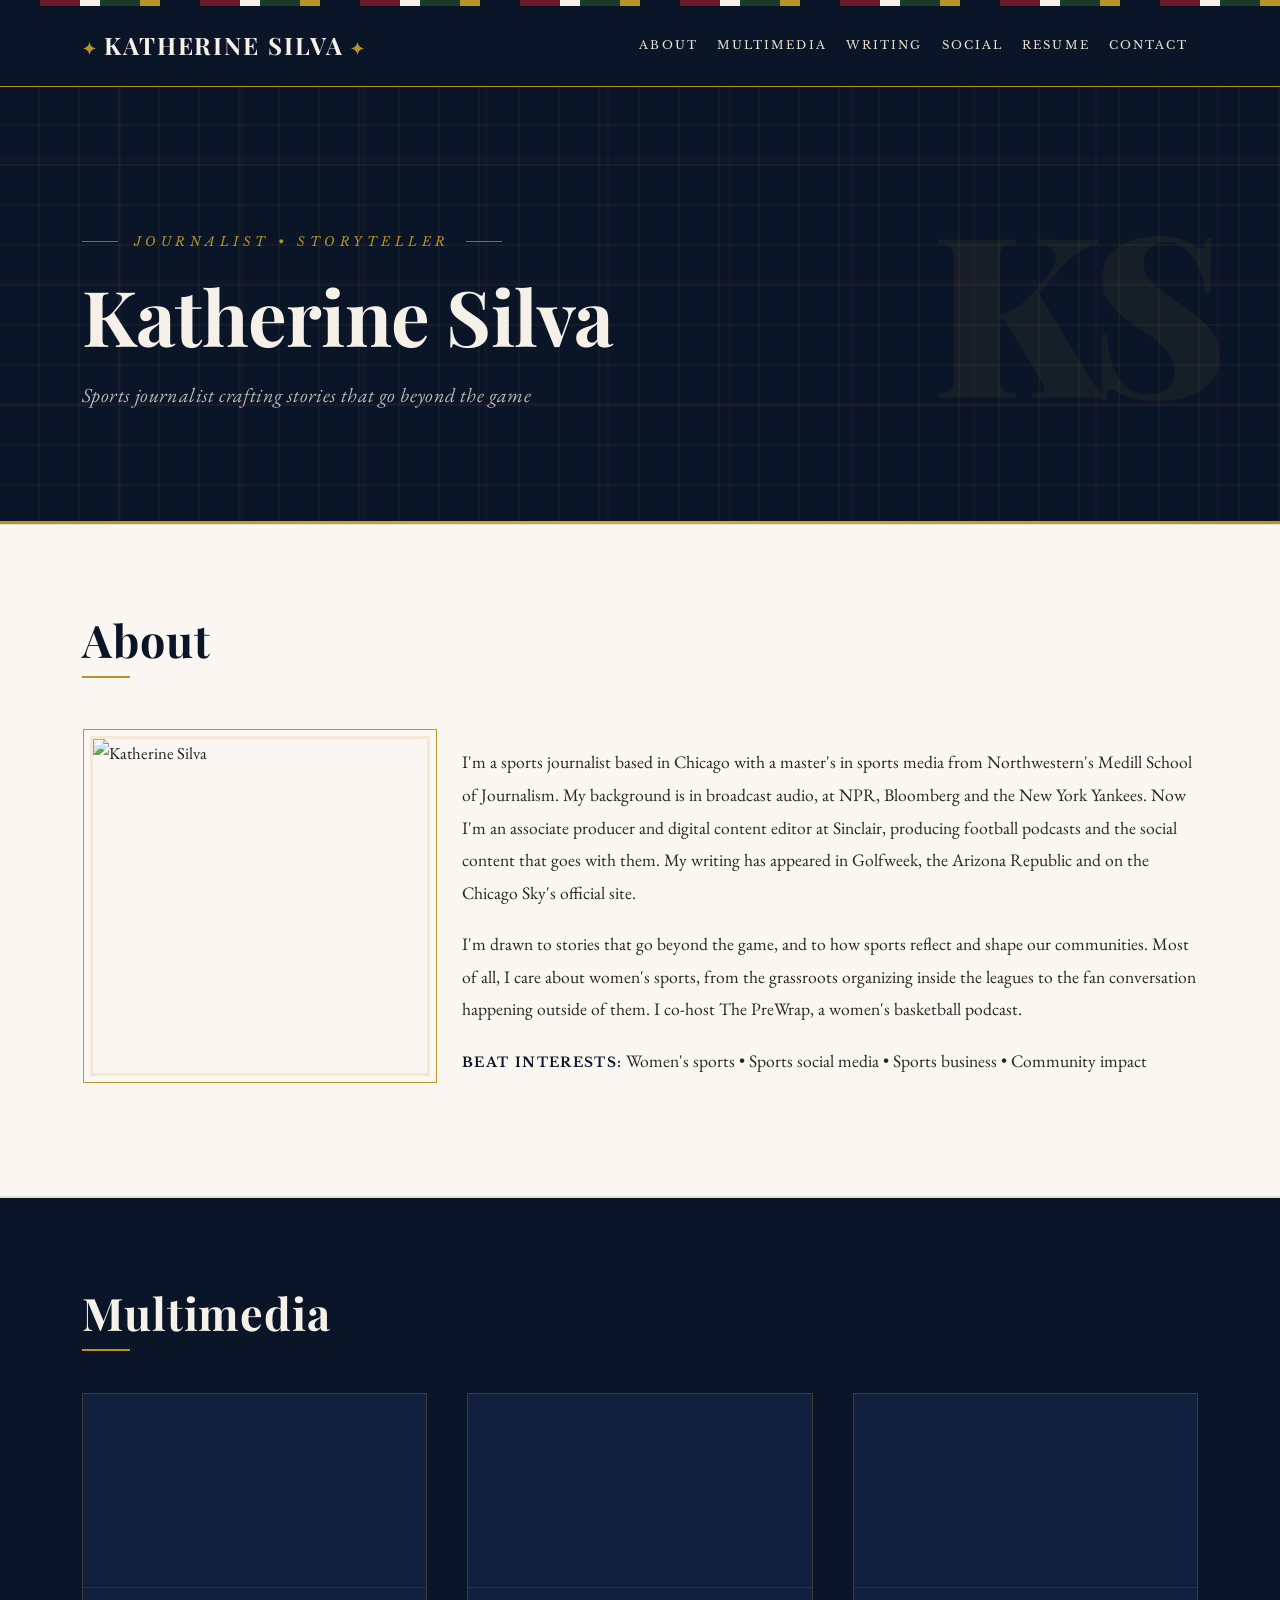
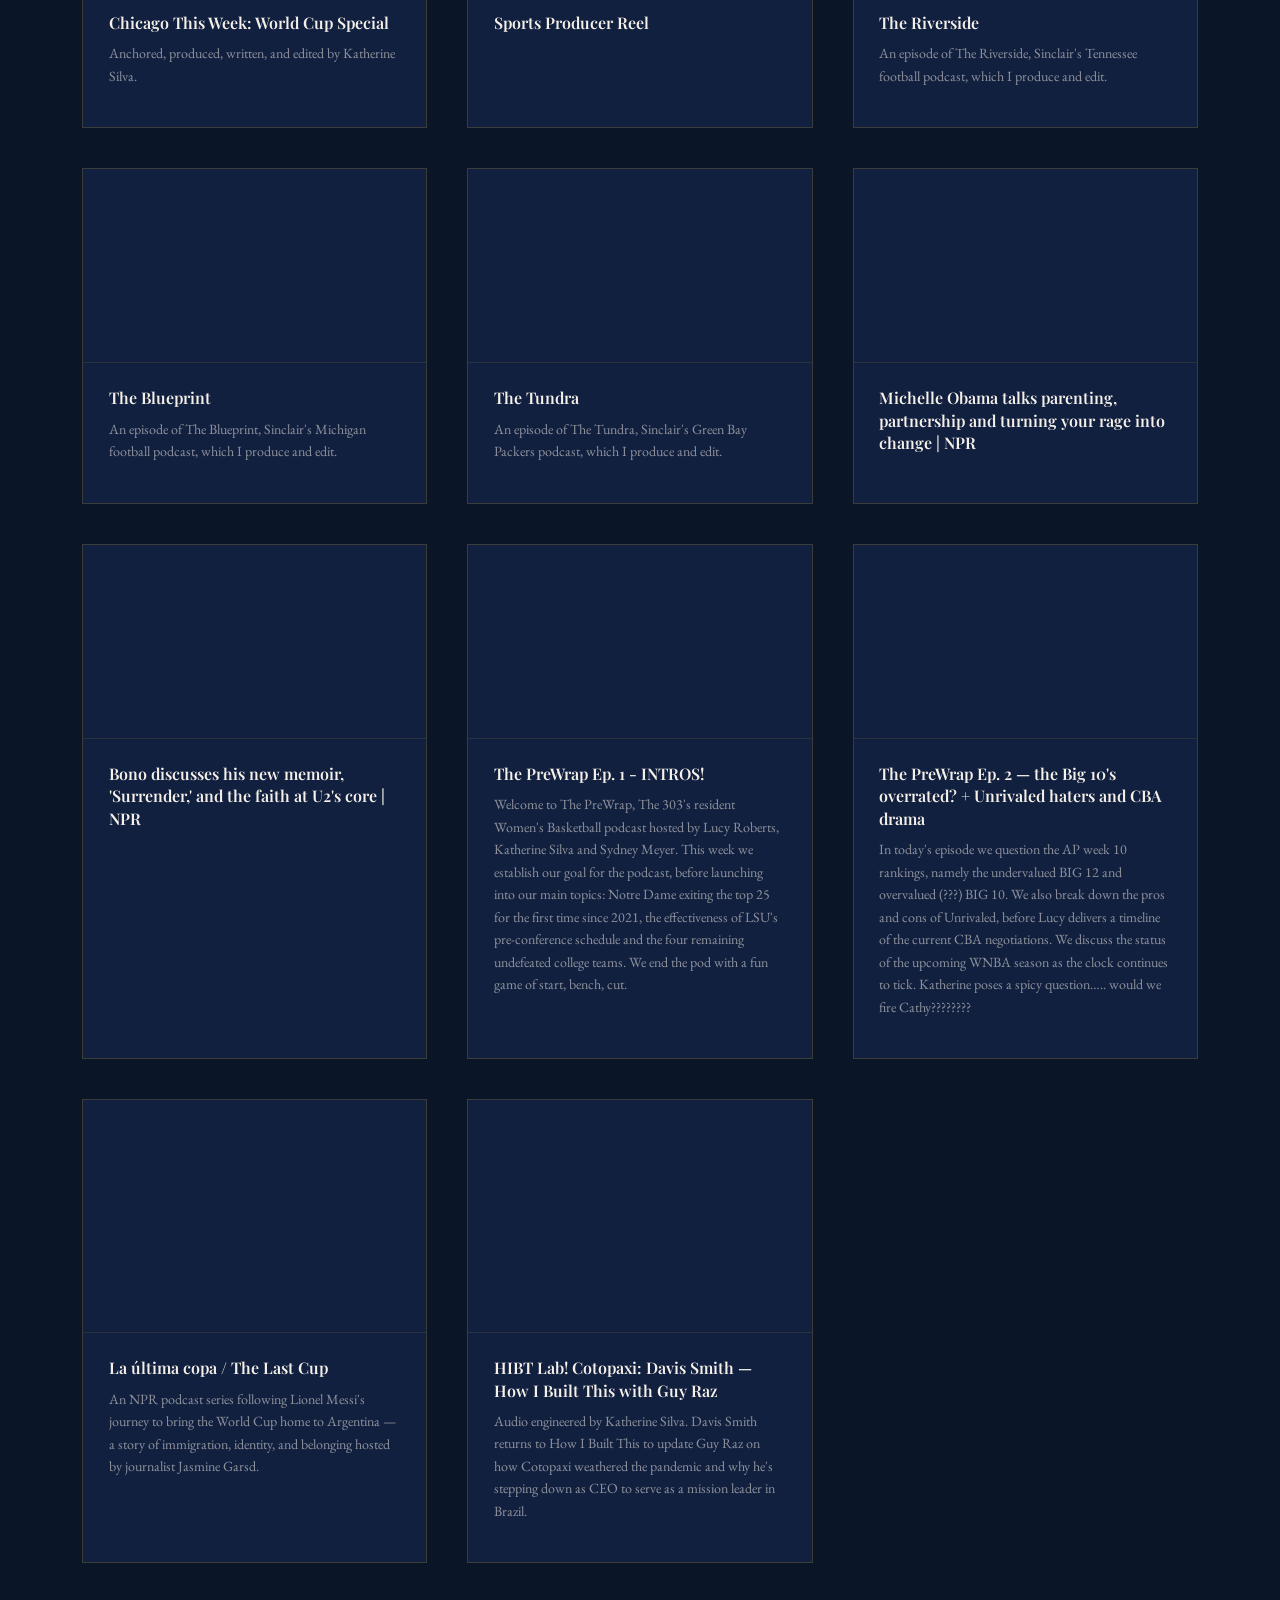
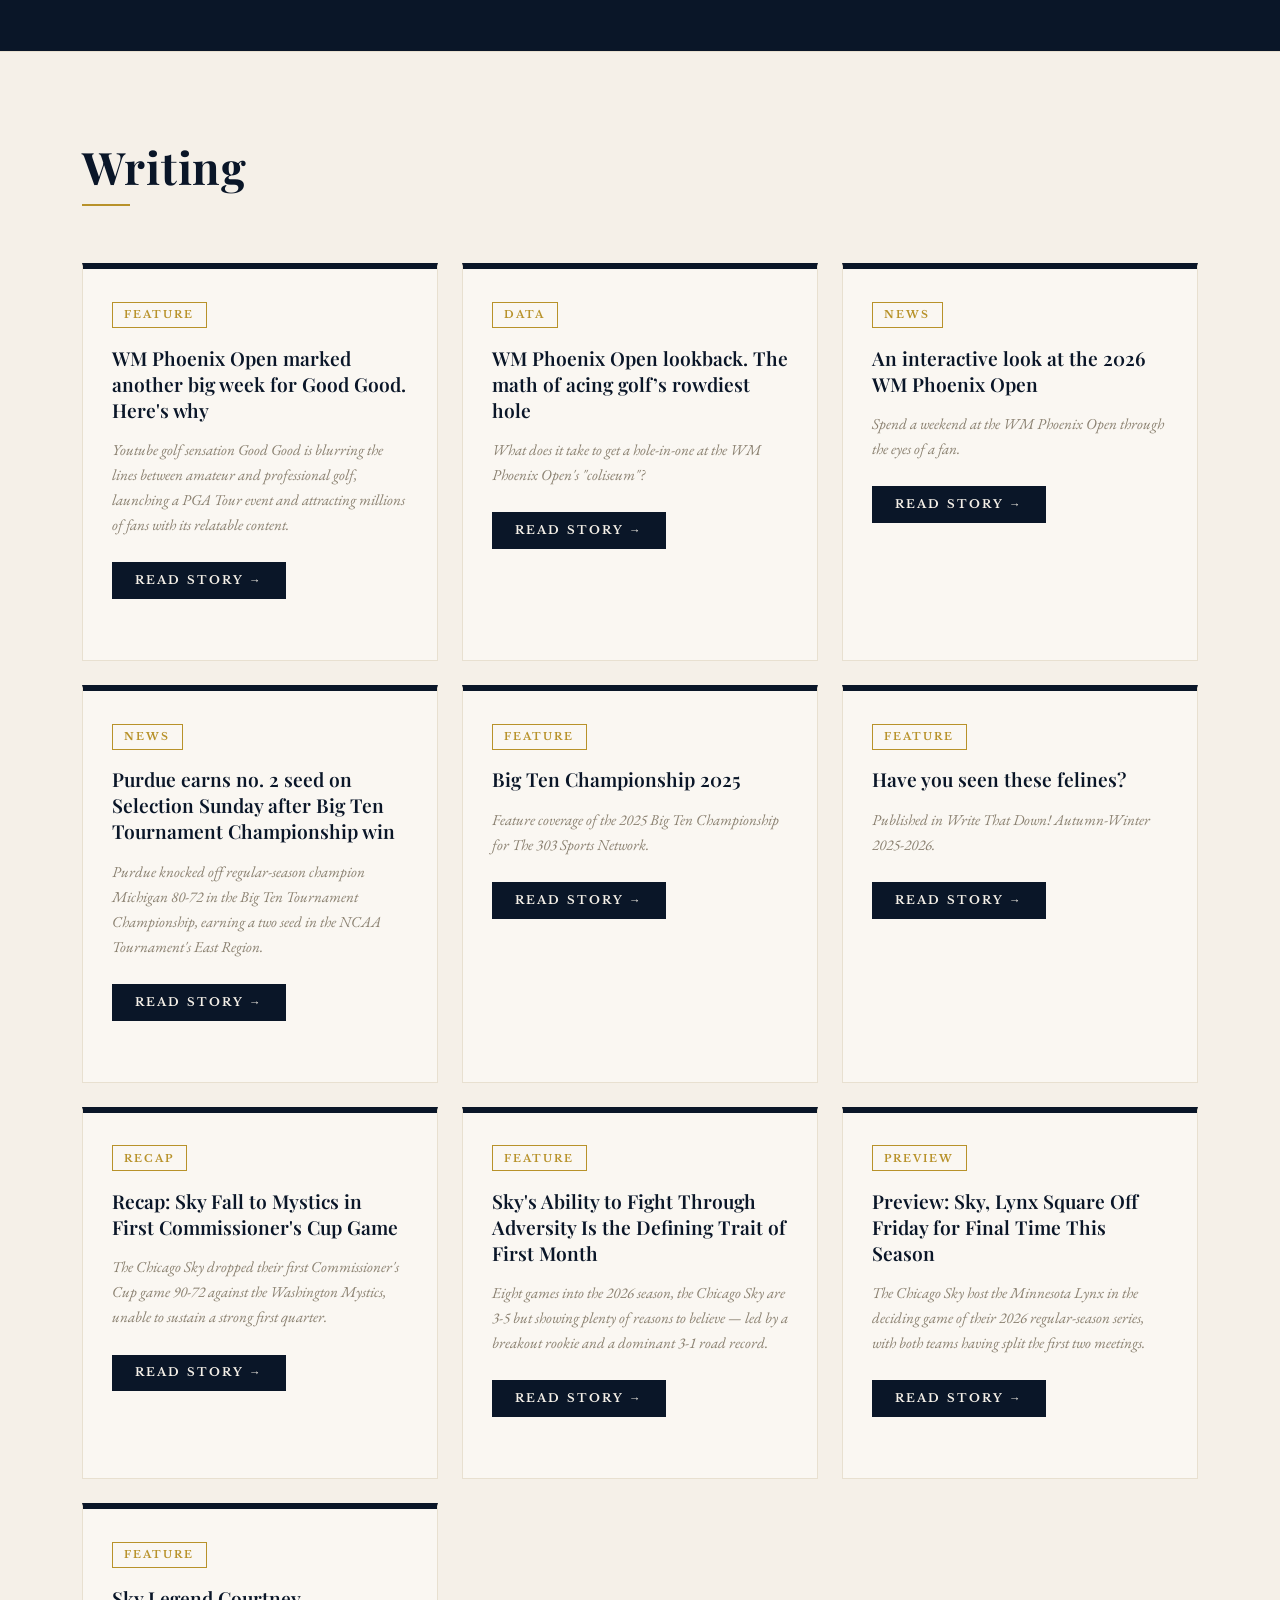
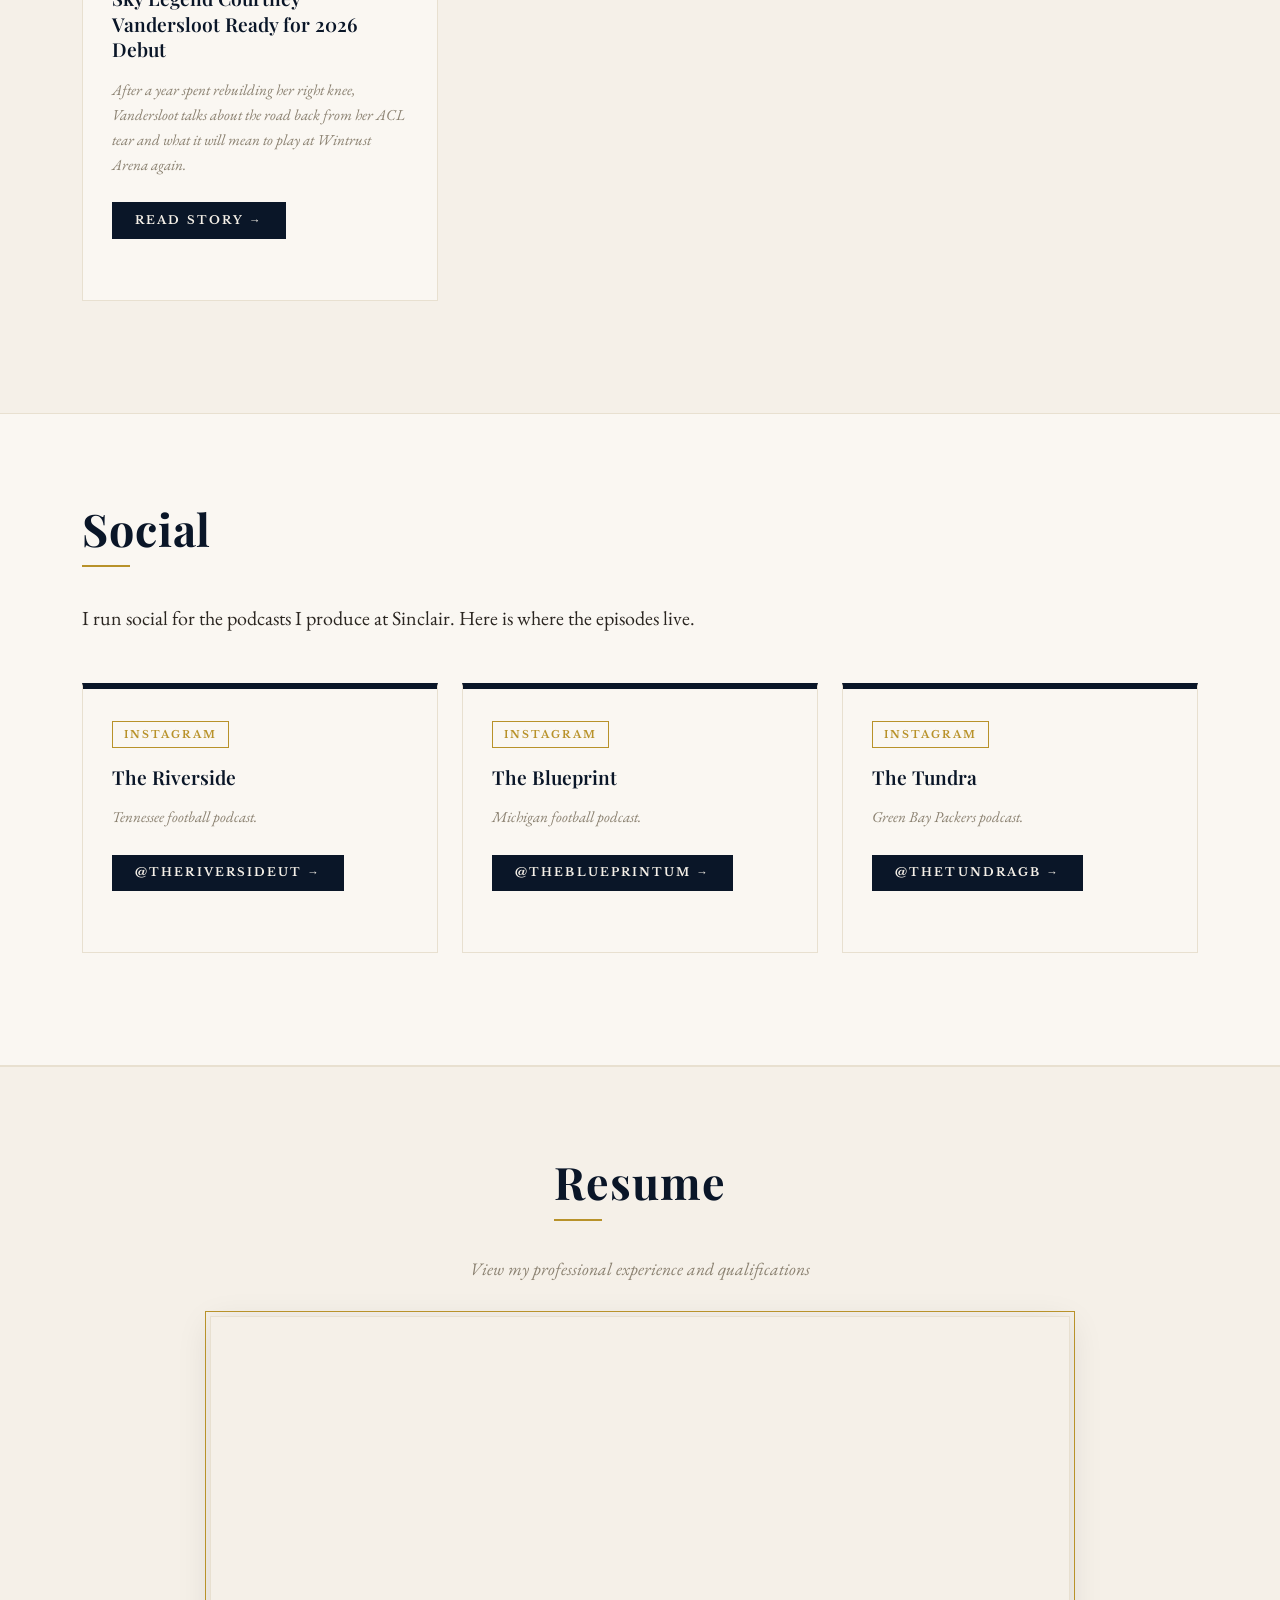
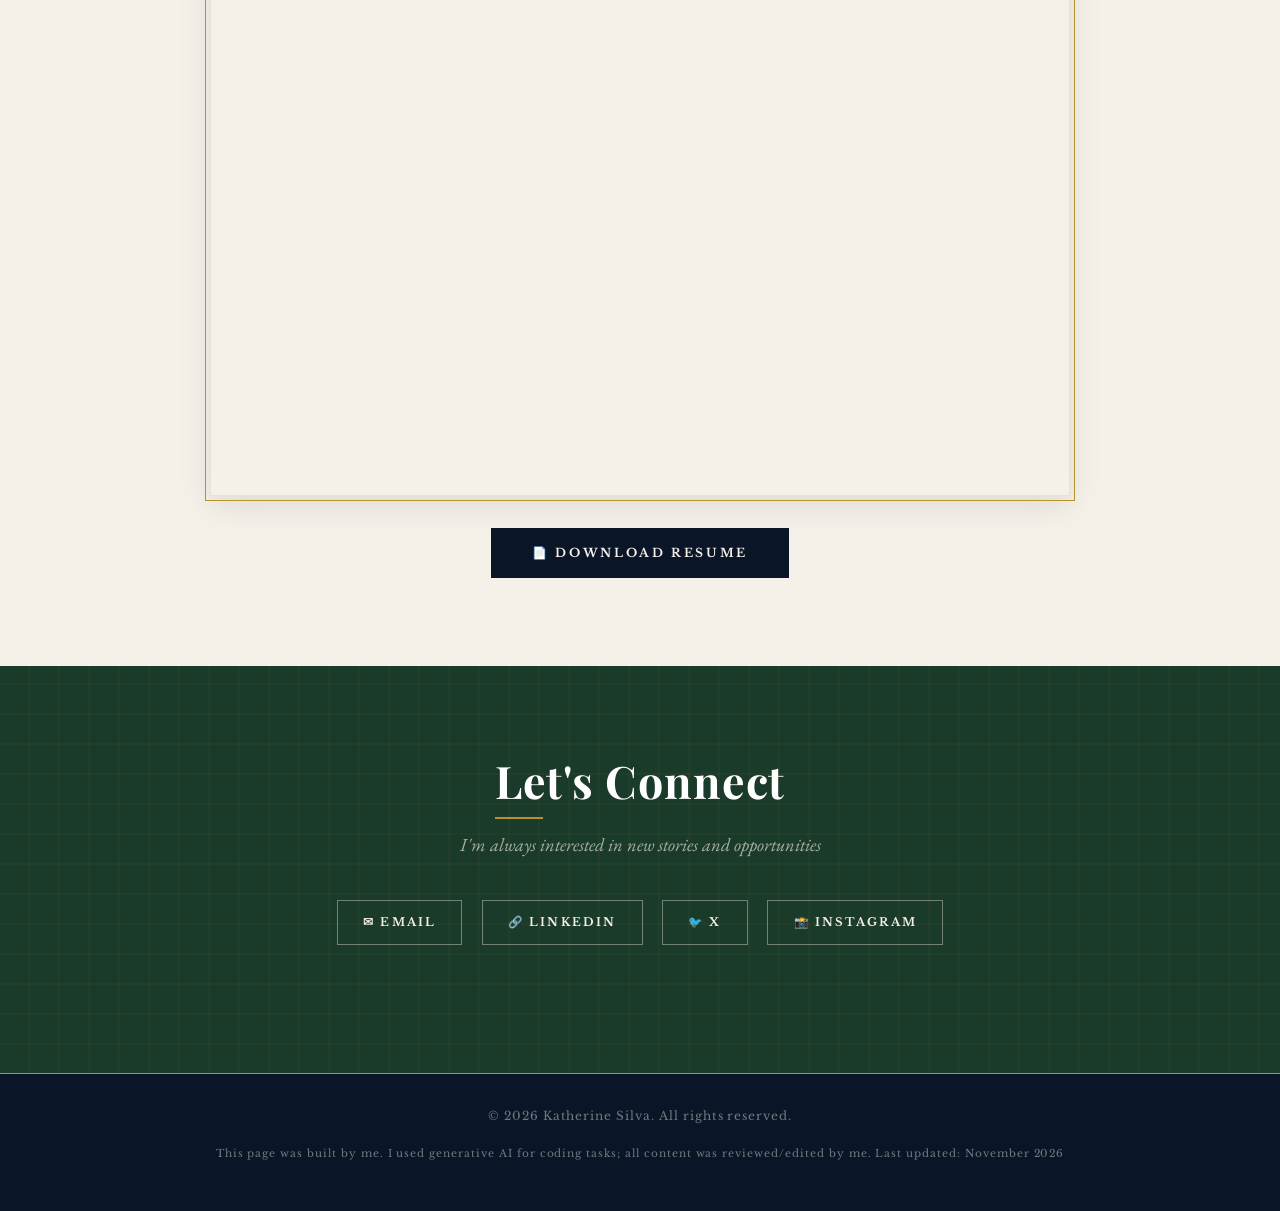
==== commit bb1e5fcb: "Add files via upload" ====
--- a/index.html
+++ b/index.html
@@ -28,7 +28,7 @@
             <div class="collapse navbar-collapse justify-content-end" id="navbarNav">
                 <ul class="navbar-nav">
                     <li class="nav-item"><a class="nav-link" href="#about">About</a></li>
-                    <li class="nav-item"><a class="nav-link" href="#video">Video</a></li>
+                    <li class="nav-item"><a class="nav-link" href="#video">Multimedia</a></li>
                     <li class="nav-item"><a class="nav-link" href="#writing">Writing</a></li>
                     <li class="nav-item"><a class="nav-link" href="#social">Social</a></li>
                     <li class="nav-item"><a class="nav-link" href="#resume">Resume</a></li>
@@ -62,10 +62,11 @@
                 </div>
                 <div class="col-md-8">
                     <div class="bio-text">
-                        <p>I'm a sports journalist based in Chicago with a master's in sports media from Northwestern's Medill School of Journalism. I work as an associate
-                            producer and digital content editor at Sinclair, where I produce football podcasts
-                            and the social content that goes with them. My writing has appeared in Golfweek, the Arizona
-                            Republic and for the Chicago Sky.</p>
+                        <p>I'm a sports journalist based in Chicago with a master's in sports media from Northwestern's Medill School of
+                            Journalism. My background is in broadcast audio, at NPR, Bloomberg and the New York Yankees. Now I'm an
+                            associate producer and digital content editor at Sinclair, producing football podcasts and the social
+                            content that goes with them. My writing has appeared in Golfweek, the Arizona Republic and on the Chicago
+                            Sky's official site.</p>
 
                         <p>I'm drawn to stories that go beyond the game, and to how sports reflect and shape our
                             communities. Most of all, I care about women's sports, from the grassroots organizing inside
@@ -83,32 +84,23 @@
     <!-- Video Section -->
     <section id="video" class="bio-section">
         <div class="container">
-            <h2 class="section-title">Video</h2>
+            <h2 class="section-title">Multimedia</h2>
             <div class="media-grid">
                 <div class="media-item">
-                    <iframe src="https://www.youtube.com/embed/KT9ulCU1-GE"
-                        allow="accelerometer; autoplay; clipboard-write; encrypted-media; gyroscope; picture-in-picture"
-                        allowfullscreen></iframe>
-                    <div class="media-caption">
-                        <h4>The PreWrap Ep. 1 - INTROS!</h4>
-                        <p>Welcome to The PreWrap, The 303's resident Women's Basketball podcast hosted by Lucy Roberts,
-                            Katherine Silva and Sydney Meyer. This week we establish our goal for the podcast, before
-                            launching into our main topics: Notre Dame exiting the top 25 for the first time since 2021,
-                            the effectiveness of LSU's pre-conference schedule and the four remaining undefeated college
-                            teams. We end the pod with a fun game of start, bench, cut.</p>
-                    </div>
-                </div>
-                <div class="media-item">
-                    <iframe src="https://youtube.com/embed/aGWJRCNu27M"
-                        allow="accelerometer; autoplay; clipboard-write; encrypted-media; gyroscope; picture-in-picture"
-                        allowfullscreen></iframe>
-                    <div class="media-caption">
-                        <h4>The PreWrap Ep. 2 — the Big 10's overrated? + Unrivaled haters and CBA drama</h4>
-                        <p>In today's episode we question the AP week 10 rankings, namely the undervalued BIG 12 and
-                            overvalued (???) BIG 10. We also break down the pros and cons of Unrivaled, before Lucy
-                            delivers a timeline of the current CBA negotiations. We discuss the status of the upcoming
-                            WNBA season as the clock continues to tick. Katherine poses a spicy question….. would we
-                            fire Cathy????????</p>
+                    <iframe src="https://player.vimeo.com/video/1200313095"
+                        allow="accelerometer; autoplay; clipboard-write; encrypted-media; gyroscope; picture-in-picture"
+                        allowfullscreen></iframe>
+                    <div class="media-caption">
+                        <h4>Chicago This Week: World Cup Special</h4>
+                        <p>Anchored, produced, written, and edited by Katherine Silva.</p>
+                    </div>
+                </div>
+                <div class="media-item">
+                    <iframe src="https://www.youtube.com/embed/ViVayliO-bE"
+                        allow="accelerometer; autoplay; clipboard-write; encrypted-media; gyroscope; picture-in-picture"
+                        allowfullscreen></iframe>
+                    <div class="media-caption">
+                        <h4>Sports Producer Reel</h4>
                     </div>
                 </div>
                 <div class="media-item">
@@ -136,6 +128,54 @@
                     <div class="media-caption">
                         <h4>The Tundra</h4>
                         <p>An episode of The Tundra, Sinclair's Green Bay Packers podcast, which I produce and edit.</p>
+                    </div>
+                </div>
+                <div class="media-item">
+                    <iframe src="https://www.youtube.com/embed/H_-iU6AW1c0"
+                        allow="accelerometer; autoplay; clipboard-write; encrypted-media; gyroscope; picture-in-picture"
+                        allowfullscreen></iframe>
+                    <div class="media-caption">
+                        <h4>Michelle Obama talks parenting, partnership and turning your rage into change | NPR</h4>
+                    </div>
+                </div>
+                <div class="media-item">
+                    <iframe src="https://www.youtube.com/embed/JhkamXR0esU"
+                        allow="accelerometer; autoplay; clipboard-write; encrypted-media; gyroscope; picture-in-picture"
+                        allowfullscreen></iframe>
+                    <div class="media-caption">
+                        <h4>Bono discusses his new memoir, 'Surrender,' and the faith at U2's core | NPR</h4>
+                    </div>
+                </div>
+                <div class="media-item">
+                    <iframe src="https://www.youtube.com/embed/KT9ulCU1-GE"
+                        allow="accelerometer; autoplay; clipboard-write; encrypted-media; gyroscope; picture-in-picture"
+                        allowfullscreen></iframe>
+                    <div class="media-caption">
+                        <h4>The PreWrap Ep. 1 - INTROS!</h4>
+                        <p>Welcome to The PreWrap, The 303's resident Women's Basketball podcast hosted by Lucy Roberts, Katherine Silva and Sydney Meyer. This week we establish our goal for the podcast, before launching into our main topics: Notre Dame exiting the top 25 for the first time since 2021, the effectiveness of LSU's pre-conference schedule and the four remaining undefeated college teams. We end the pod with a fun game of start, bench, cut.</p>
+                    </div>
+                </div>
+                <div class="media-item">
+                    <iframe src="https://youtube.com/embed/aGWJRCNu27M"
+                        allow="accelerometer; autoplay; clipboard-write; encrypted-media; gyroscope; picture-in-picture"
+                        allowfullscreen></iframe>
+                    <div class="media-caption">
+                        <h4>The PreWrap Ep. 2 — the Big 10's overrated? + Unrivaled haters and CBA drama</h4>
+                        <p>In today's episode we question the AP week 10 rankings, namely the undervalued BIG 12 and overvalued (???) BIG 10. We also break down the pros and cons of Unrivaled, before Lucy delivers a timeline of the current CBA negotiations. We discuss the status of the upcoming WNBA season as the clock continues to tick. Katherine poses a spicy question….. would we fire Cathy????????</p>
+                    </div>
+                </div>
+                <div class="media-item spotify-item">
+                    <iframe style="border-radius:12px" src="https://open.spotify.com/embed/show/0E5XQpye8xsoV4oOV6UlfL" width="100%" height="232" frameborder="0" allowfullscreen allow="autoplay; clipboard-write; encrypted-media; fullscreen; picture-in-picture" loading="lazy"></iframe>
+                    <div class="media-caption">
+                        <h4>La última copa / The Last Cup</h4>
+                        <p>An NPR podcast series following Lionel Messi's journey to bring the World Cup home to Argentina — a story of immigration, identity, and belonging hosted by journalist Jasmine Garsd.</p>
+                    </div>
+                </div>
+                <div class="media-item spotify-item">
+                    <iframe style="border-radius:12px" src="https://open.spotify.com/embed/episode/3k2yocIxHibppncL2xIBl3" width="100%" height="232" frameborder="0" allowfullscreen allow="autoplay; clipboard-write; encrypted-media; fullscreen; picture-in-picture" loading="lazy"></iframe>
+                    <div class="media-caption">
+                        <h4>HIBT Lab! Cotopaxi: Davis Smith — How I Built This with Guy Raz</h4>
+                        <p>Audio engineered by Katherine Silva. Davis Smith returns to How I Built This to update Guy Raz on how Cotopaxi weathered the pandemic and why he's stepping down as CEO to serve as a mission leader in Brazil.</p>
                     </div>
                 </div>
             </div>
@@ -177,9 +217,9 @@
                 </div>
                 <div class="col-lg-4 mb-4">
                     <div class="work-card">
-                        <span class="category">Game Story</span>
-                        <h3>Purdue earns No. 2 seed after Big Ten Tournament Championship win</h3>
-                        <p>Braden Smith tore off his jersey in frustration early, then finished with 11 assists to lead the Boilermakers past Michigan 80-72 and into the NCAA Tournament.</p>
+                        <span class="category">News</span>
+                        <h3>Purdue earns no. 2 seed on Selection Sunday after Big Ten Tournament Championship win</h3>
+                        <p>Purdue knocked off regular-season champion Michigan 80-72 in the Big Ten Tournament Championship, earning a two seed in the NCAA Tournament's East Region.</p>
                         <a href="https://news.medill.northwestern.edu/chicago/purdue-earns-no-2-seed-on-selection-sunday-after-big-ten-tournament-championship-win-set-to-play-in-first-round-friday/"
                             class="btn btn-primary" target="_blank" rel="noopener noreferrer">Read Story →</a>
                     </div>
@@ -190,6 +230,42 @@
                         <h3>Big Ten Championship 2025</h3>
                         <p>Feature coverage of the 2025 Big Ten Championship for The 303 Sports Network.</p>
                         <a href="https://the303hub.online/?article=big-ten-championship-2025"
+                            class="btn btn-primary" target="_blank" rel="noopener noreferrer">Read Story →</a>
+                    </div>
+                </div>
+                <div class="col-lg-4 mb-4">
+                    <div class="work-card">
+                        <span class="category">Feature</span>
+                        <h3>Have you seen these felines?</h3>
+                        <p>Published in Write That Down! Autumn-Winter 2025-2026.</p>
+                        <a href="https://heyzine.com/flip-book/33dd36ebfe.html#page/7"
+                            class="btn btn-primary" target="_blank" rel="noopener noreferrer">Read Story →</a>
+                    </div>
+                </div>
+                <div class="col-lg-4 mb-4">
+                    <div class="work-card">
+                        <span class="category">Recap</span>
+                        <h3>Recap: Sky Fall to Mystics in First Commissioner's Cup Game</h3>
+                        <p>The Chicago Sky dropped their first Commissioner's Cup game 90-72 against the Washington Mystics, unable to sustain a strong first quarter.</p>
+                        <a href="https://sky.wnba.com/news/recap-sky-fall-to-mystics-in-first-commissioners-cup-game"
+                            class="btn btn-primary" target="_blank" rel="noopener noreferrer">Read Story →</a>
+                    </div>
+                </div>
+                <div class="col-lg-4 mb-4">
+                    <div class="work-card">
+                        <span class="category">Feature</span>
+                        <h3>Sky's Ability to Fight Through Adversity Is the Defining Trait of First Month</h3>
+                        <p>Eight games into the 2026 season, the Chicago Sky are 3-5 but showing plenty of reasons to believe — led by a breakout rookie and a dominant 3-1 road record.</p>
+                        <a href="https://sky.wnba.com/news/skys-ability-to-fight-through-adversity-is-the-defining-trait-of-first-month"
+                            class="btn btn-primary" target="_blank" rel="noopener noreferrer">Read Story →</a>
+                    </div>
+                </div>
+                <div class="col-lg-4 mb-4">
+                    <div class="work-card">
+                        <span class="category">Preview</span>
+                        <h3>Preview: Sky, Lynx Square Off Friday for Final Time This Season</h3>
+                        <p>The Chicago Sky host the Minnesota Lynx in the deciding game of their 2026 regular-season series, with both teams having split the first two meetings.</p>
+                        <a href="https://sky.wnba.com/news/preview-sky-lynx-square-off-friday-for-final-time-this-season"
                             class="btn btn-primary" target="_blank" rel="noopener noreferrer">Read Story →</a>
                     </div>
                 </div>
--- a/style.css
+++ b/style.css
@@ -612,3 +612,10 @@
     .social-links { gap: 0.8rem; }
     .social-link { padding: 0.65rem 1rem; font-size: 0.68rem; }
 }
+
+/* ── Spotify embeds ── */
+.spotify-item iframe {
+    aspect-ratio: auto;
+    height: 232px;
+    border: none;
+}
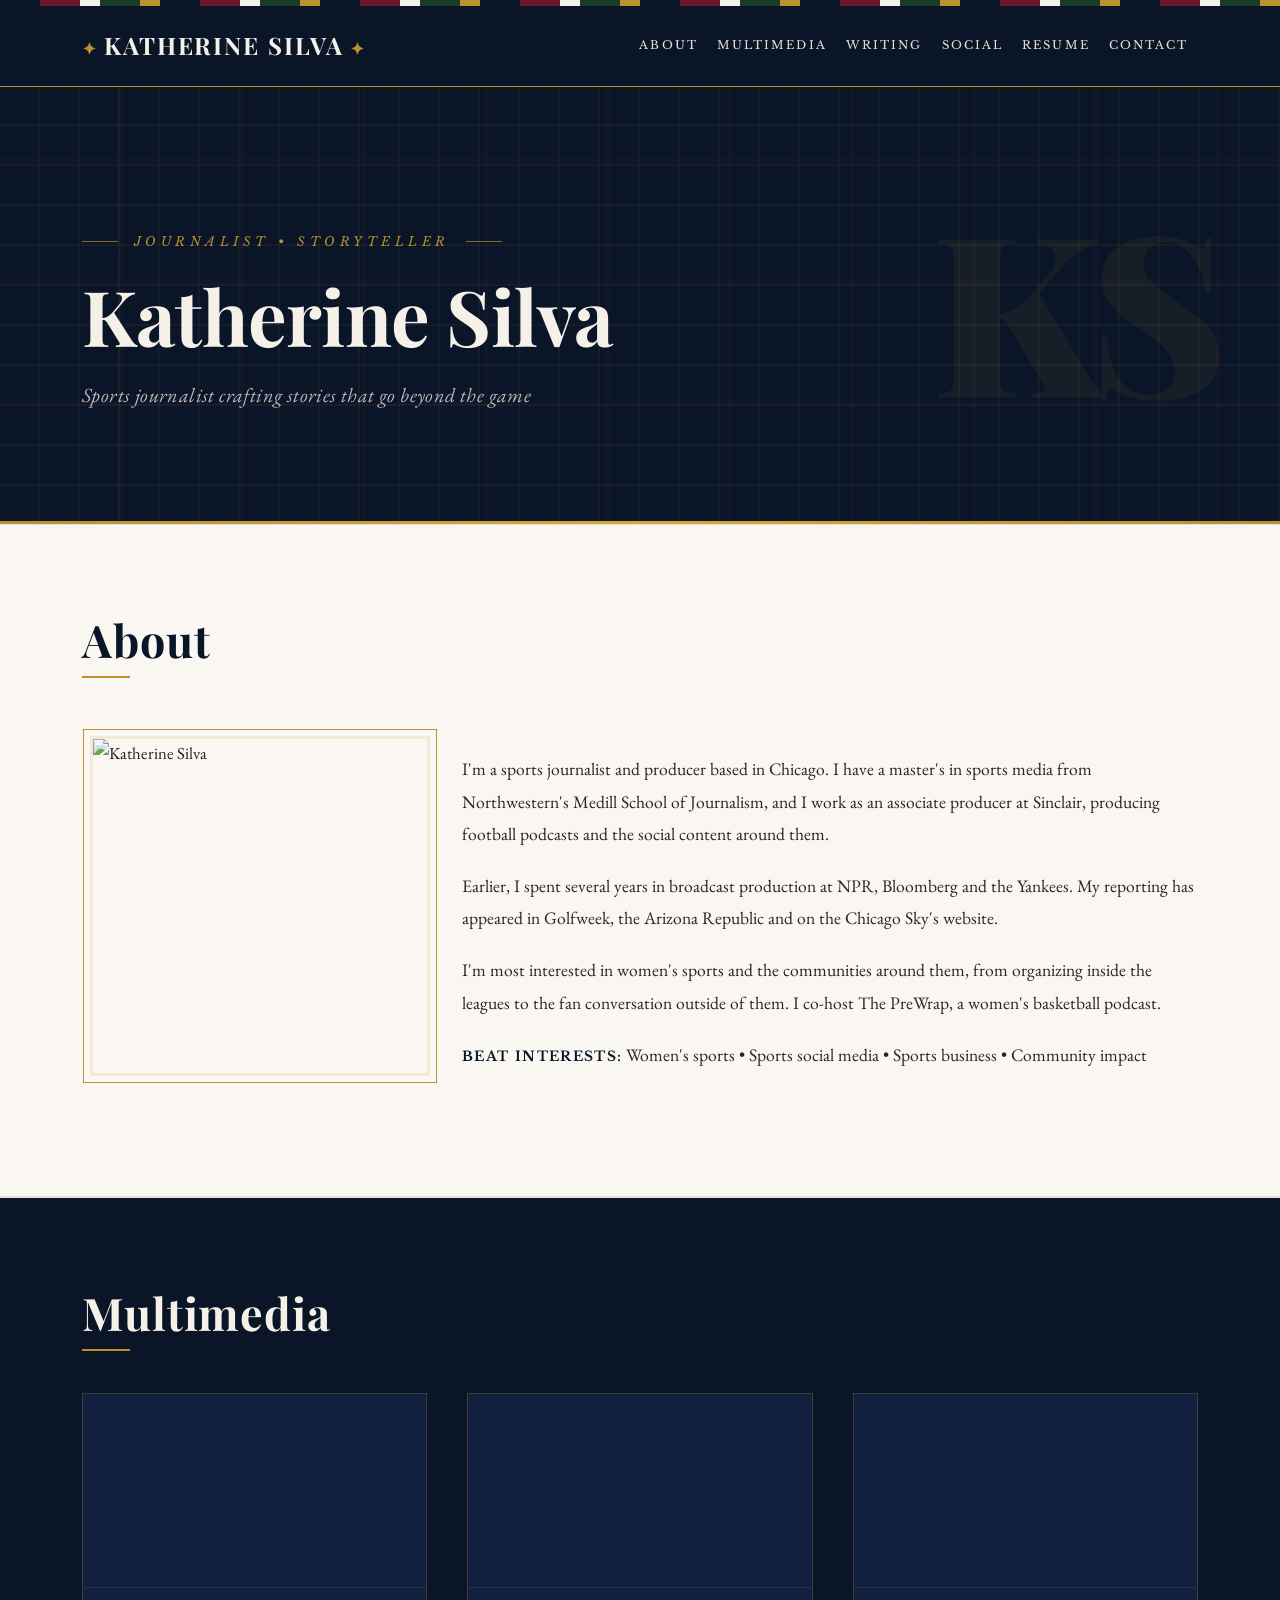
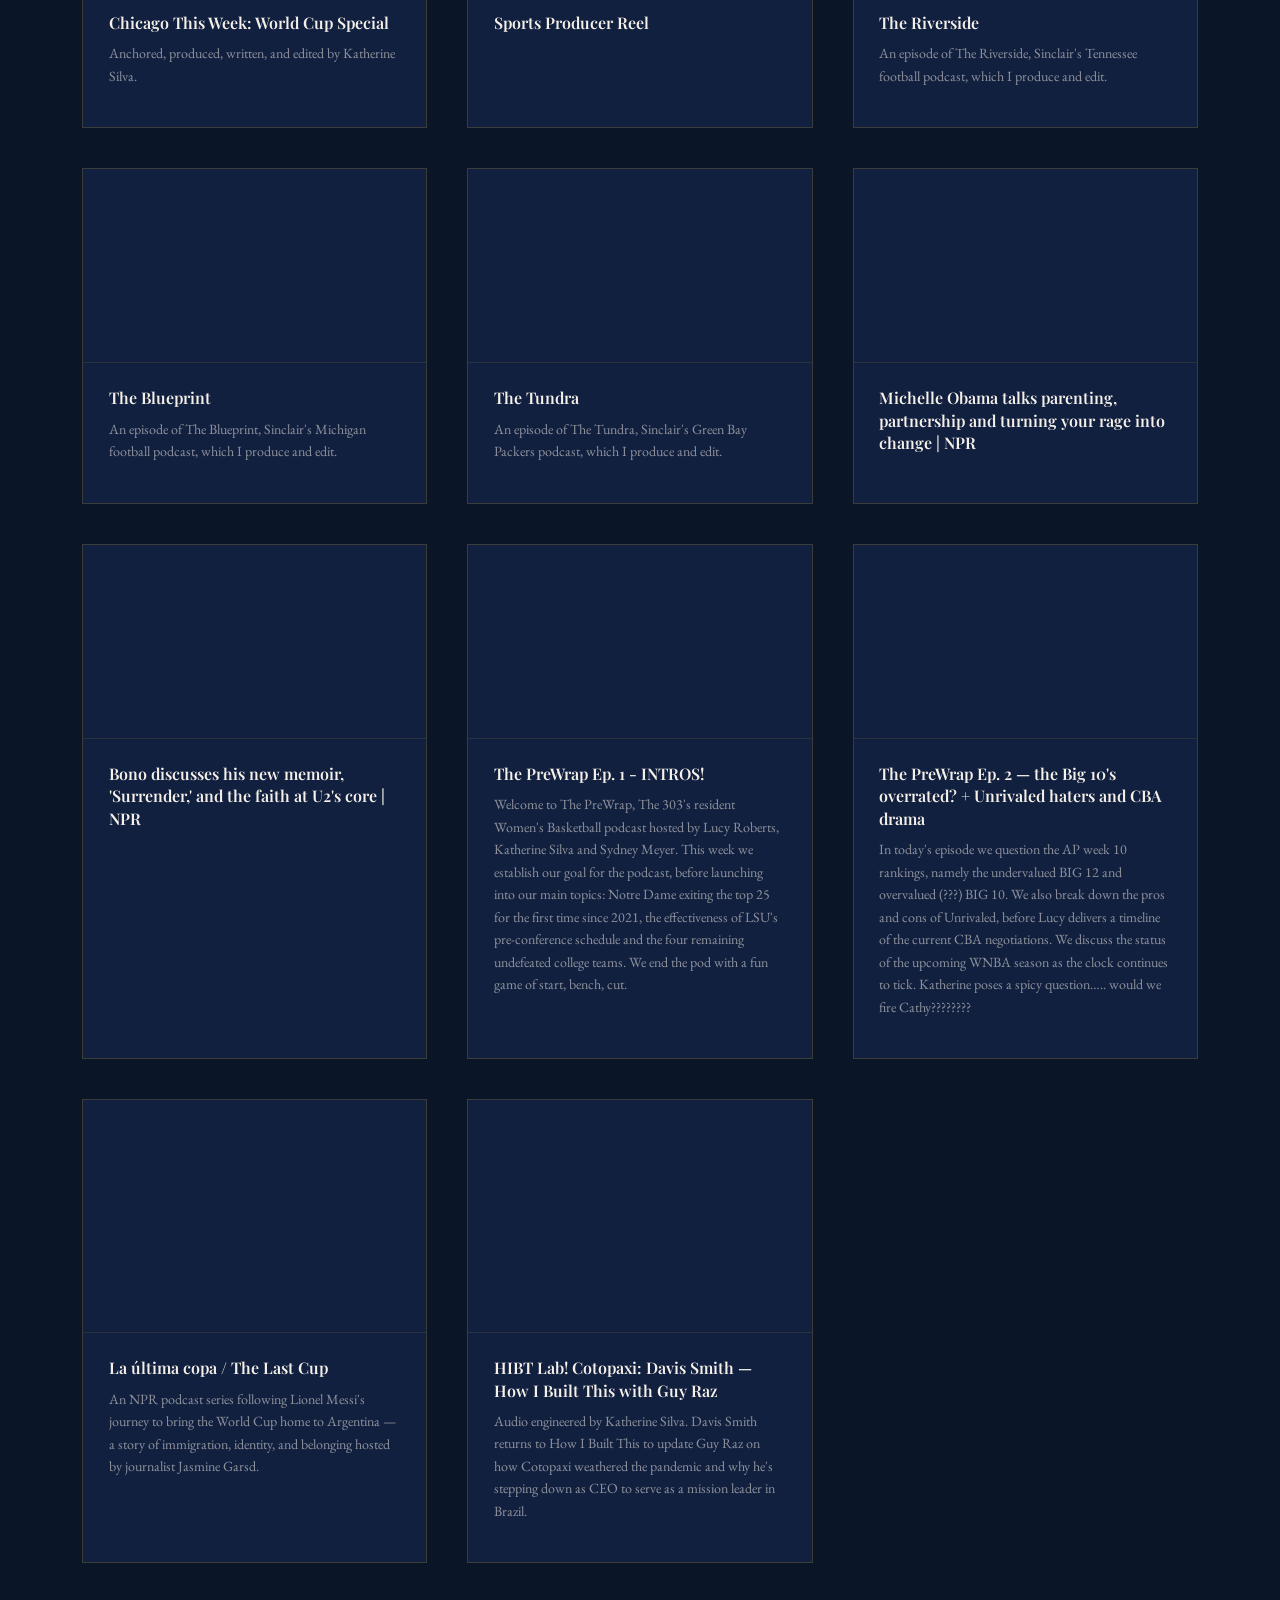
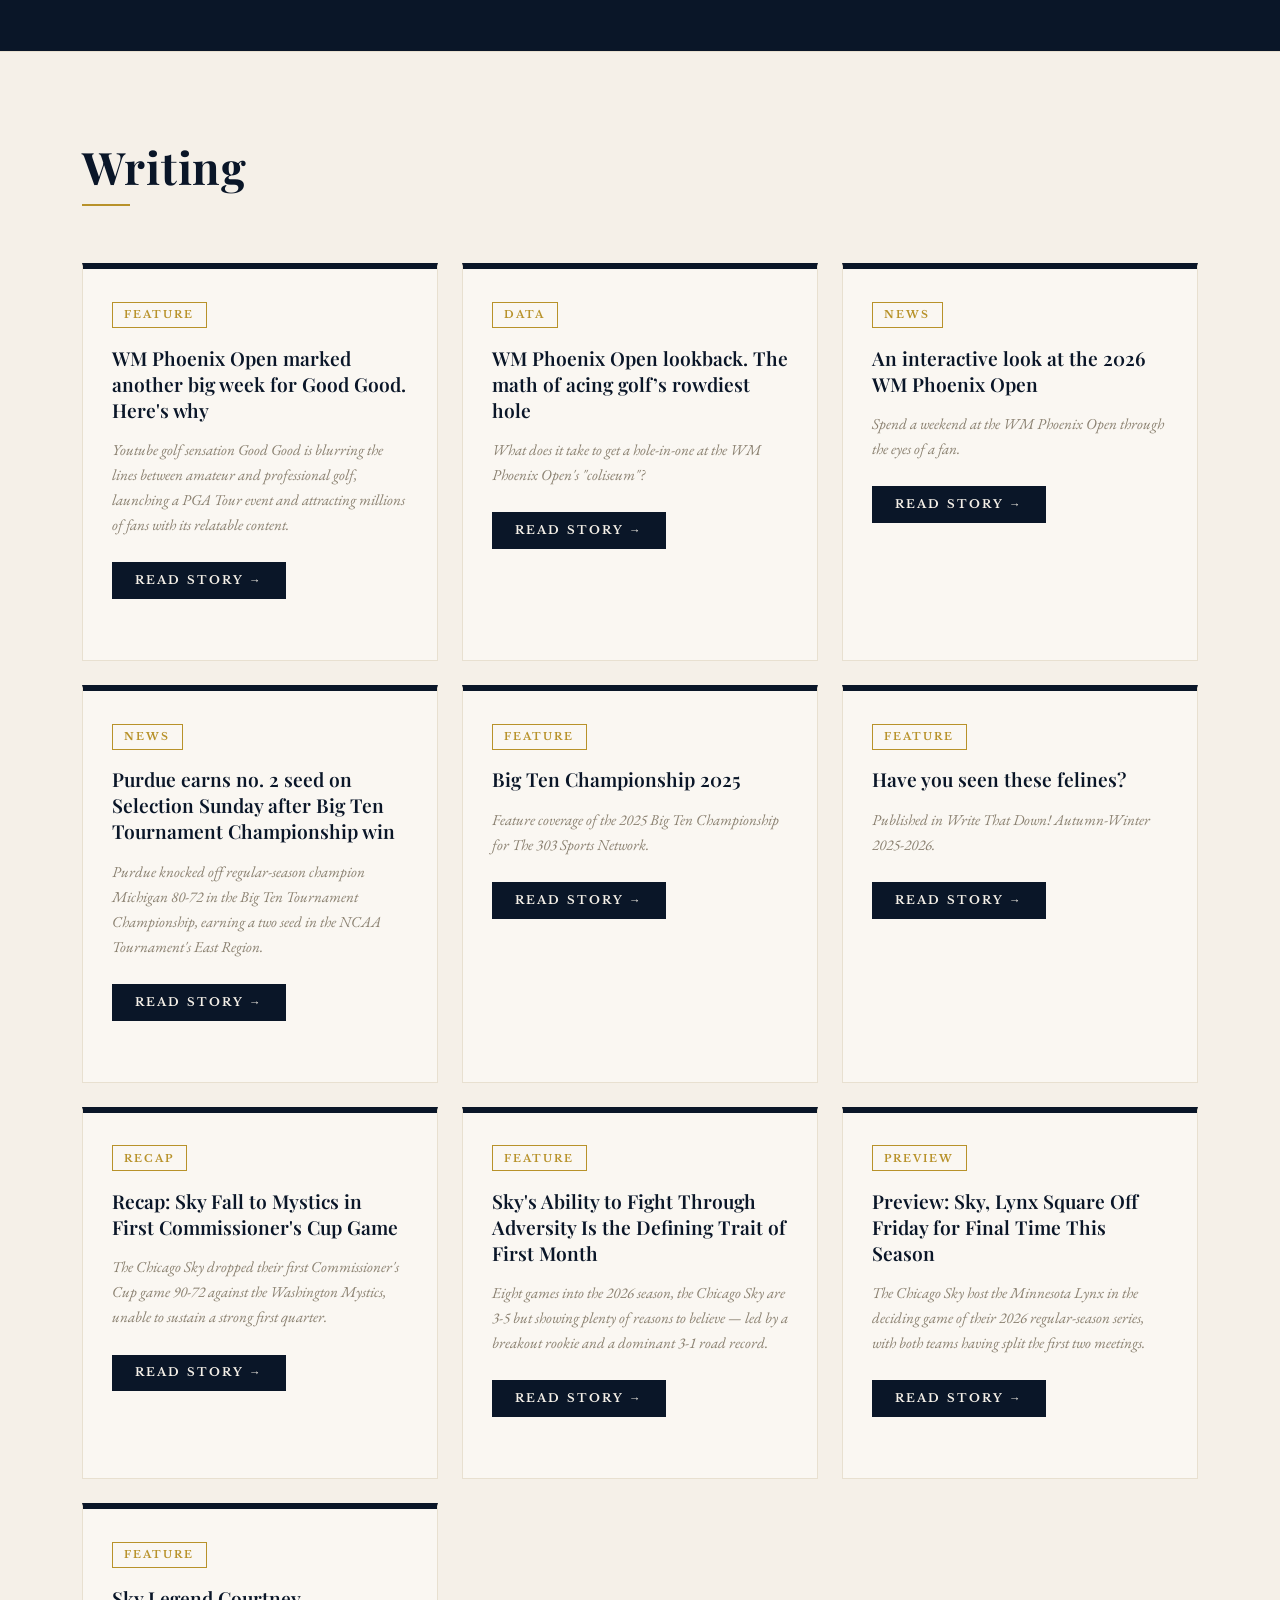
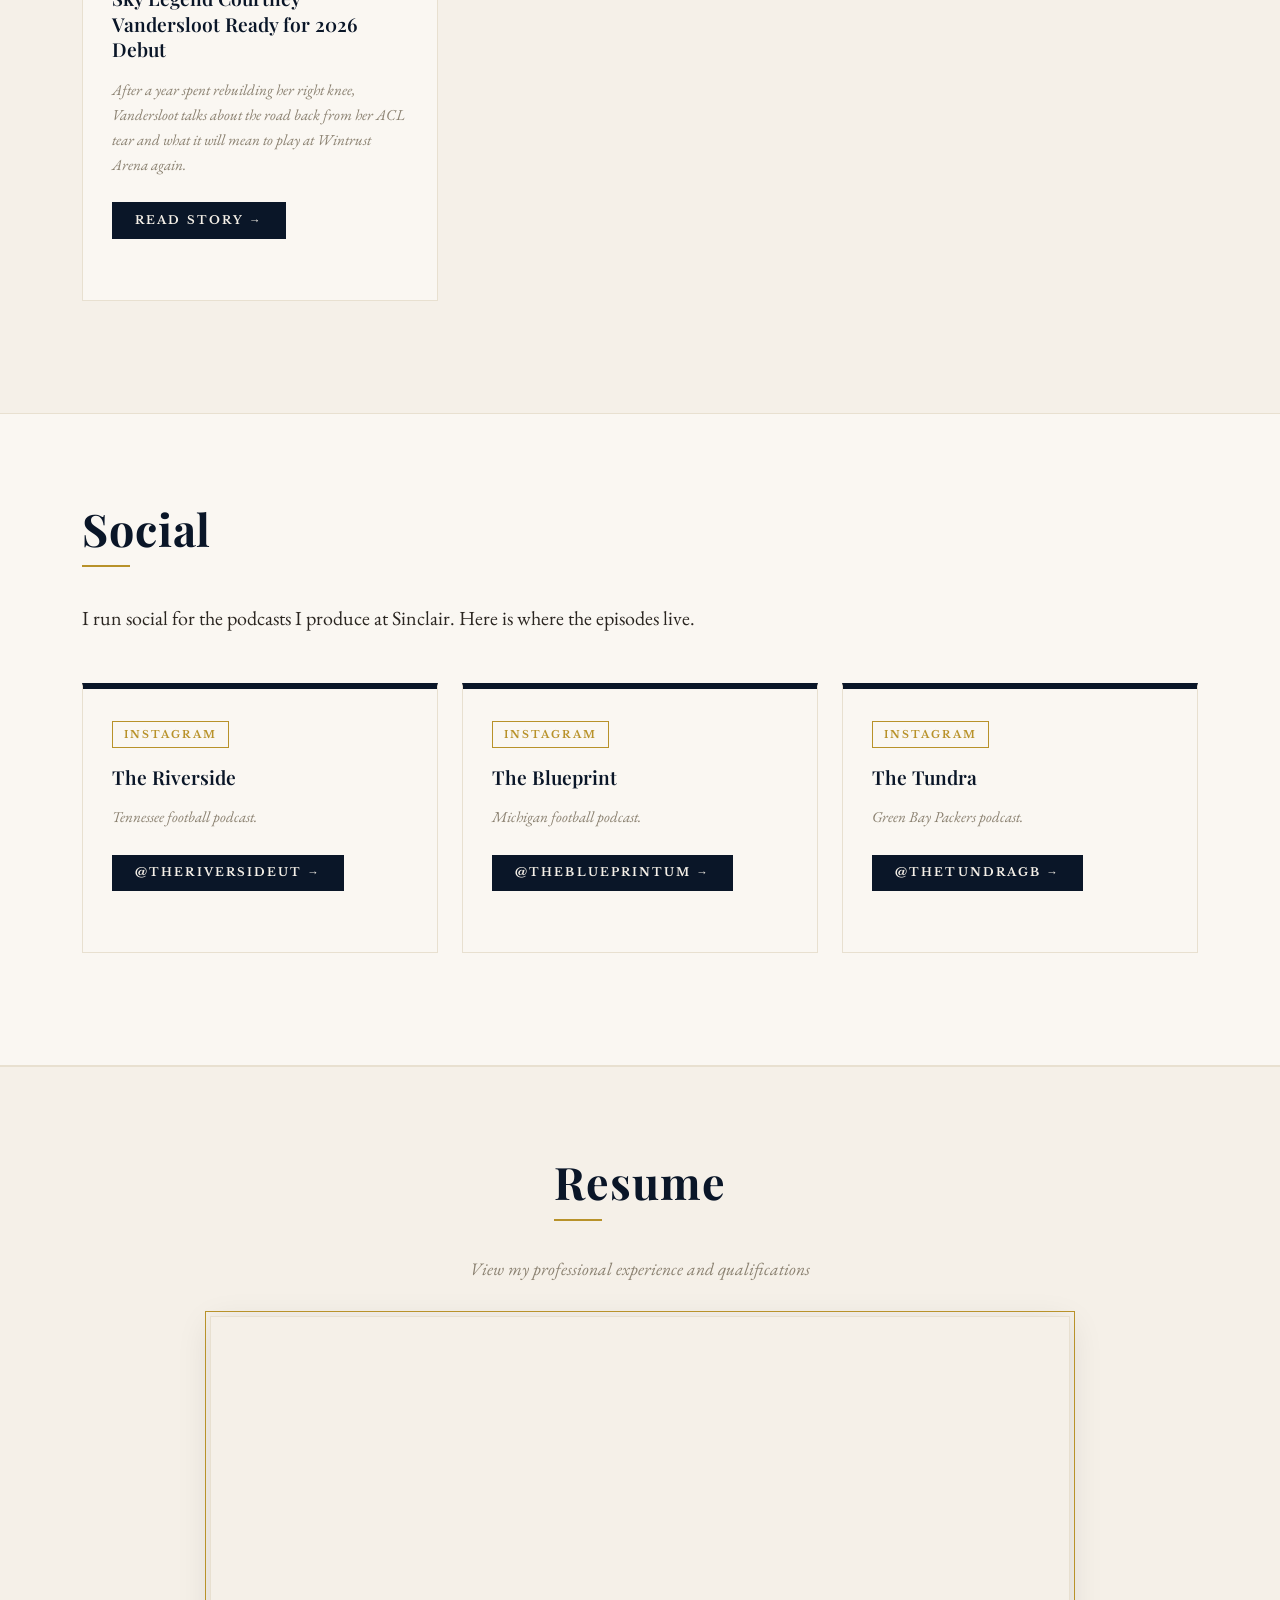
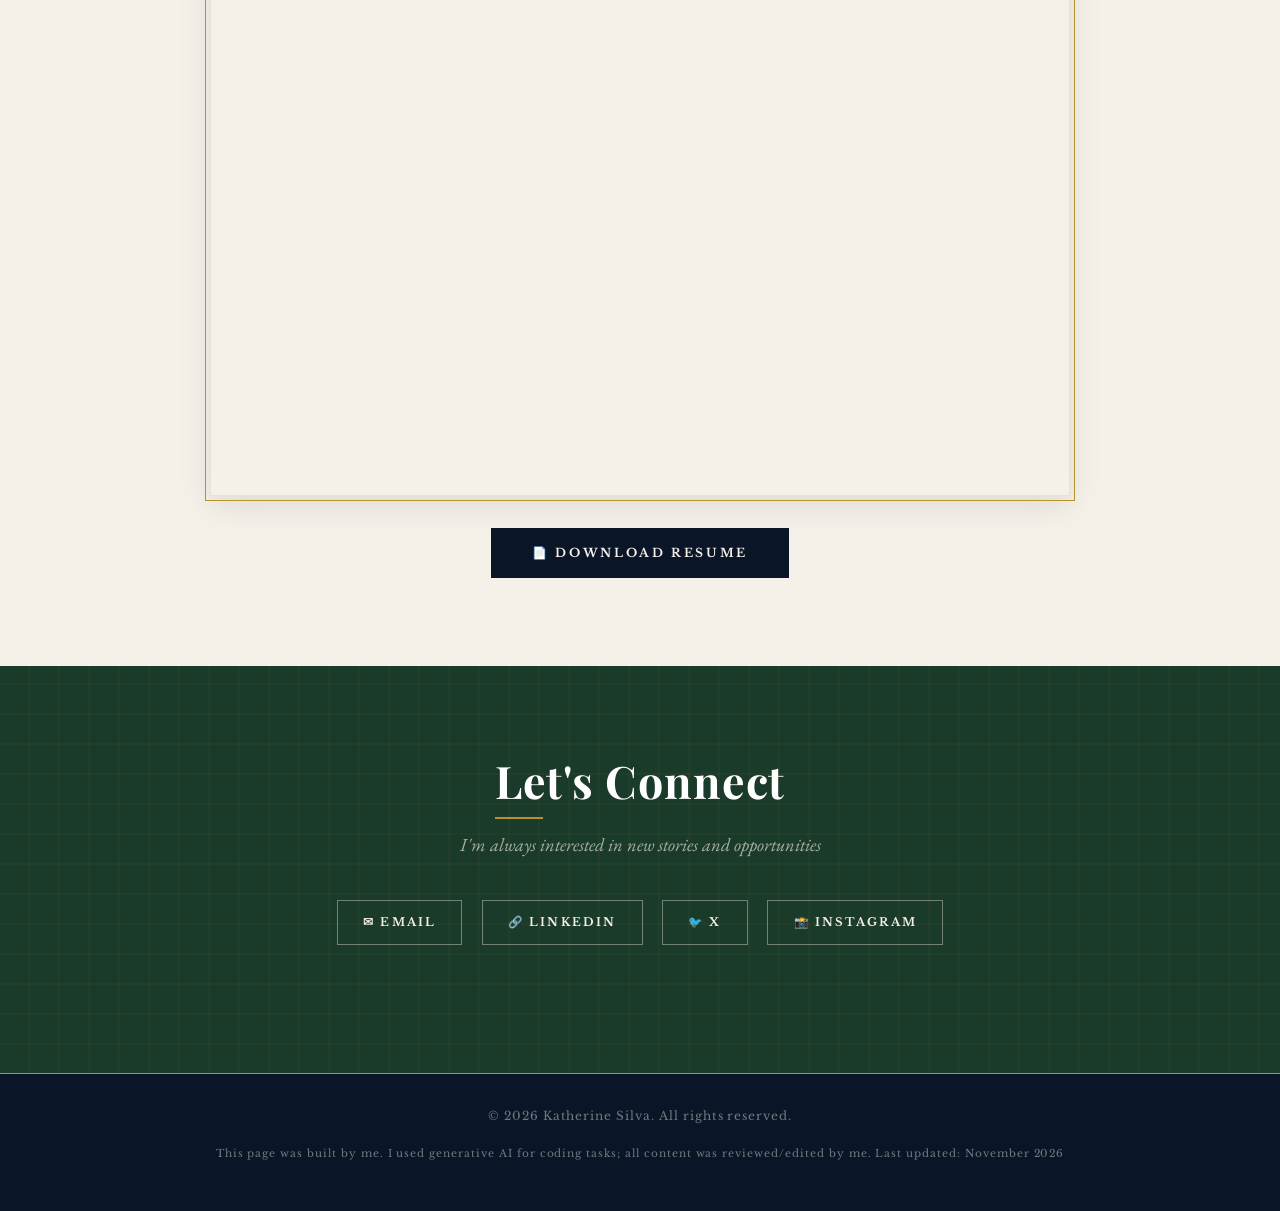
==== commit dd7d220d: "Add files via upload" ====
--- a/index.html
+++ b/index.html
@@ -62,16 +62,16 @@
                 </div>
                 <div class="col-md-8">
                     <div class="bio-text">
-                        <p>I'm a sports journalist based in Chicago with a master's in sports media from Northwestern's Medill School of
-                            Journalism. My background is in broadcast audio, at NPR, Bloomberg and the New York Yankees. Now I'm an
-                            associate producer and digital content editor at Sinclair, producing football podcasts and the social
-                            content that goes with them. My writing has appeared in Golfweek, the Arizona Republic and on the Chicago
-                            Sky's official site.</p>
-
-                        <p>I'm drawn to stories that go beyond the game, and to how sports reflect and shape our
-                            communities. Most of all, I care about women's sports, from the grassroots organizing inside
-                            the leagues to the fan conversation happening outside of them. I co-host The PreWrap, a
-                            women's basketball podcast.</p>
+                        <p>I'm a sports journalist and producer based in Chicago. I have a master's in sports media
+                            from Northwestern's Medill School of Journalism, and I work as an associate producer at
+                            Sinclair, producing football podcasts and the social content around them.</p>
+
+                        <p>Earlier, I spent several years in broadcast production at NPR, Bloomberg and the Yankees. My
+                            reporting has appeared in Golfweek, the Arizona Republic and on the Chicago Sky's website.</p>
+
+                        <p>I'm most interested in women's sports and the communities around them, from organizing inside
+                            the leagues to the fan conversation outside of them. I co-host The PreWrap, a women's
+                            basketball podcast.</p>
 
                         <p><strong>Beat interests:</strong> Women's sports • Sports social media • Sports business •
                             Community impact</p>
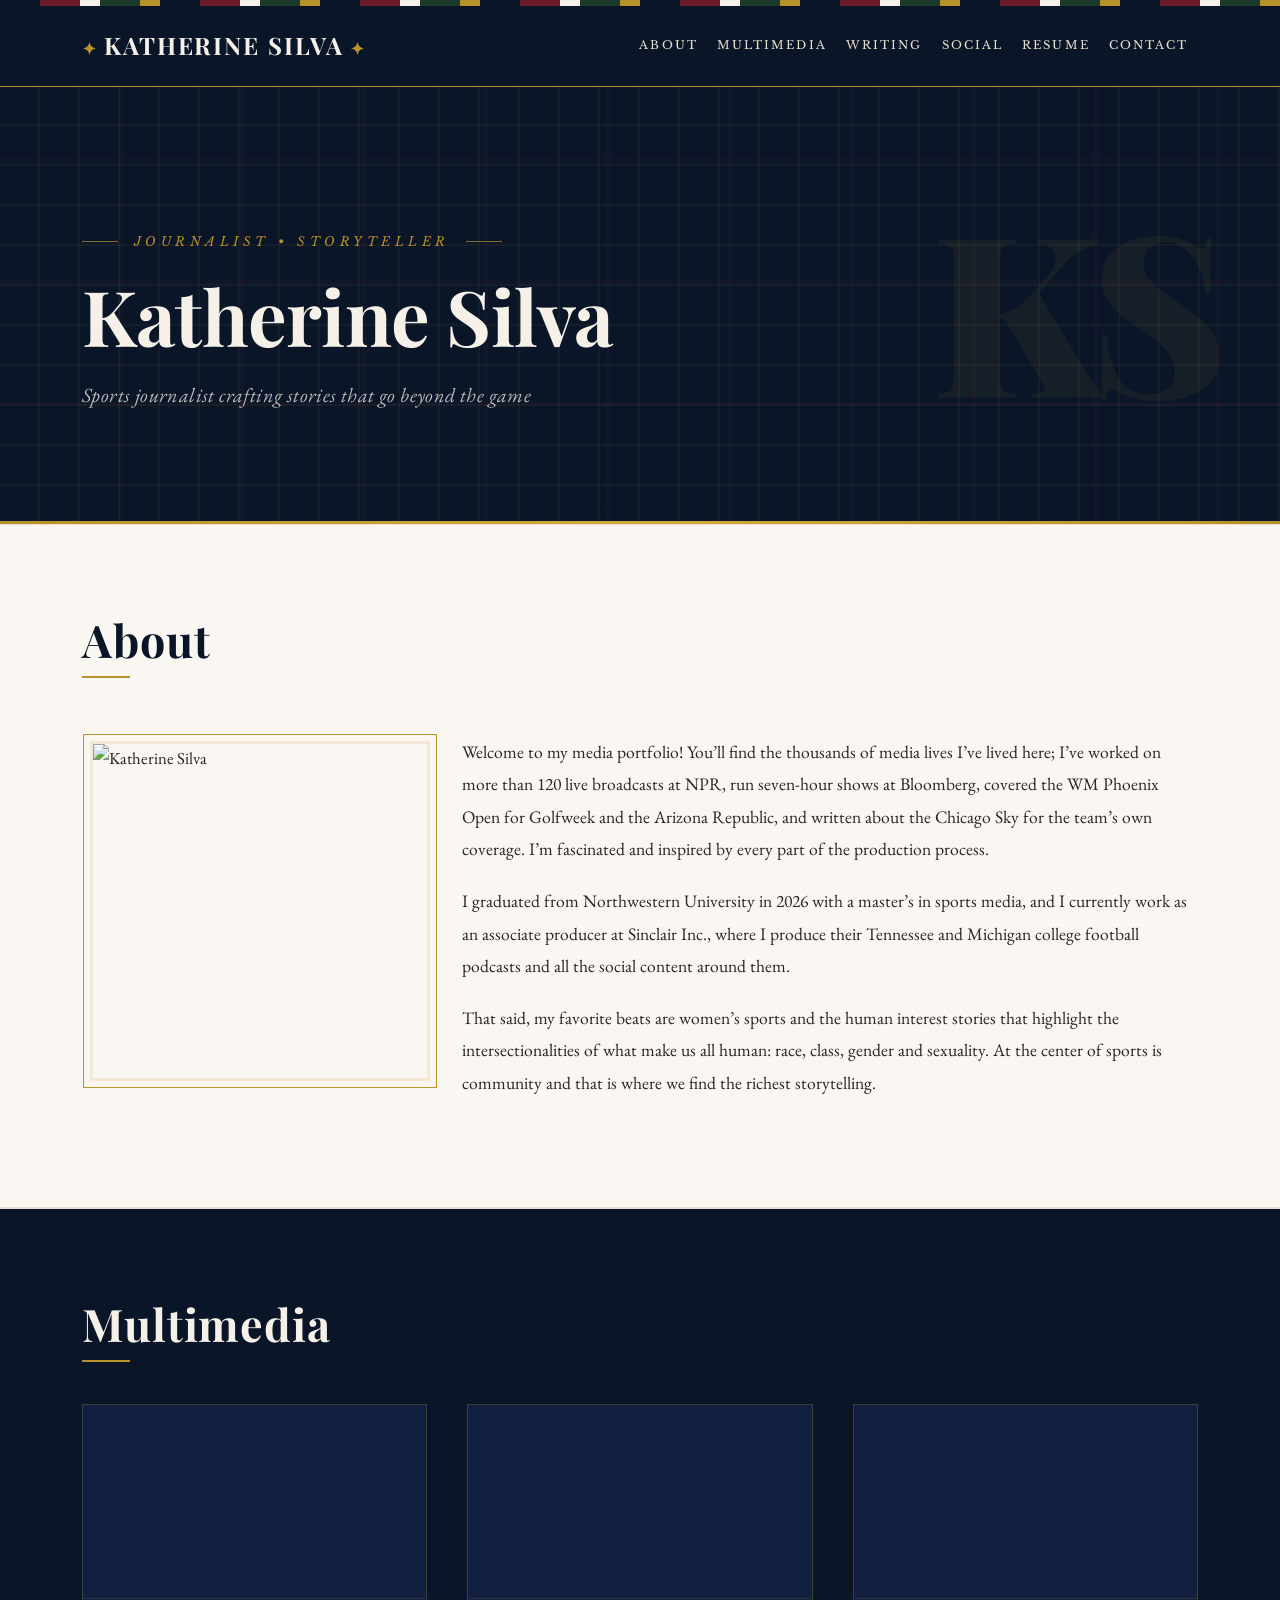
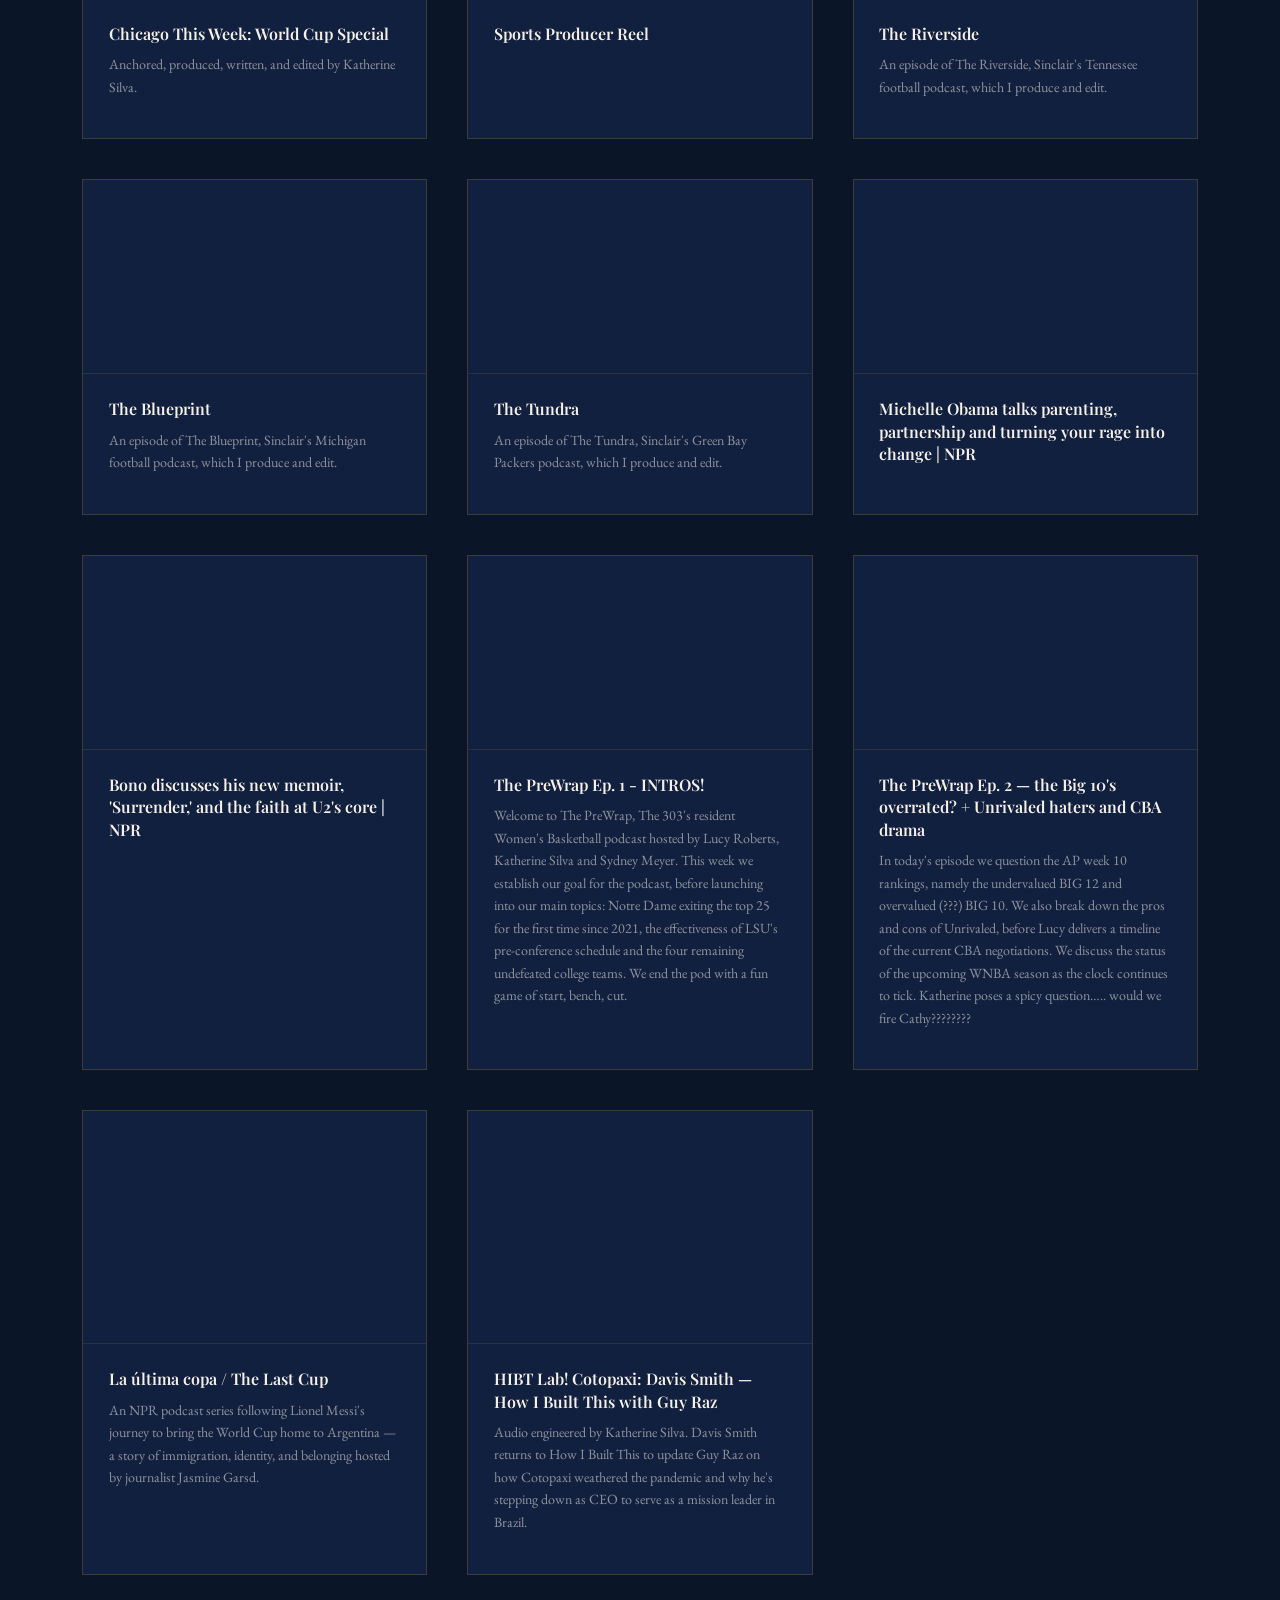
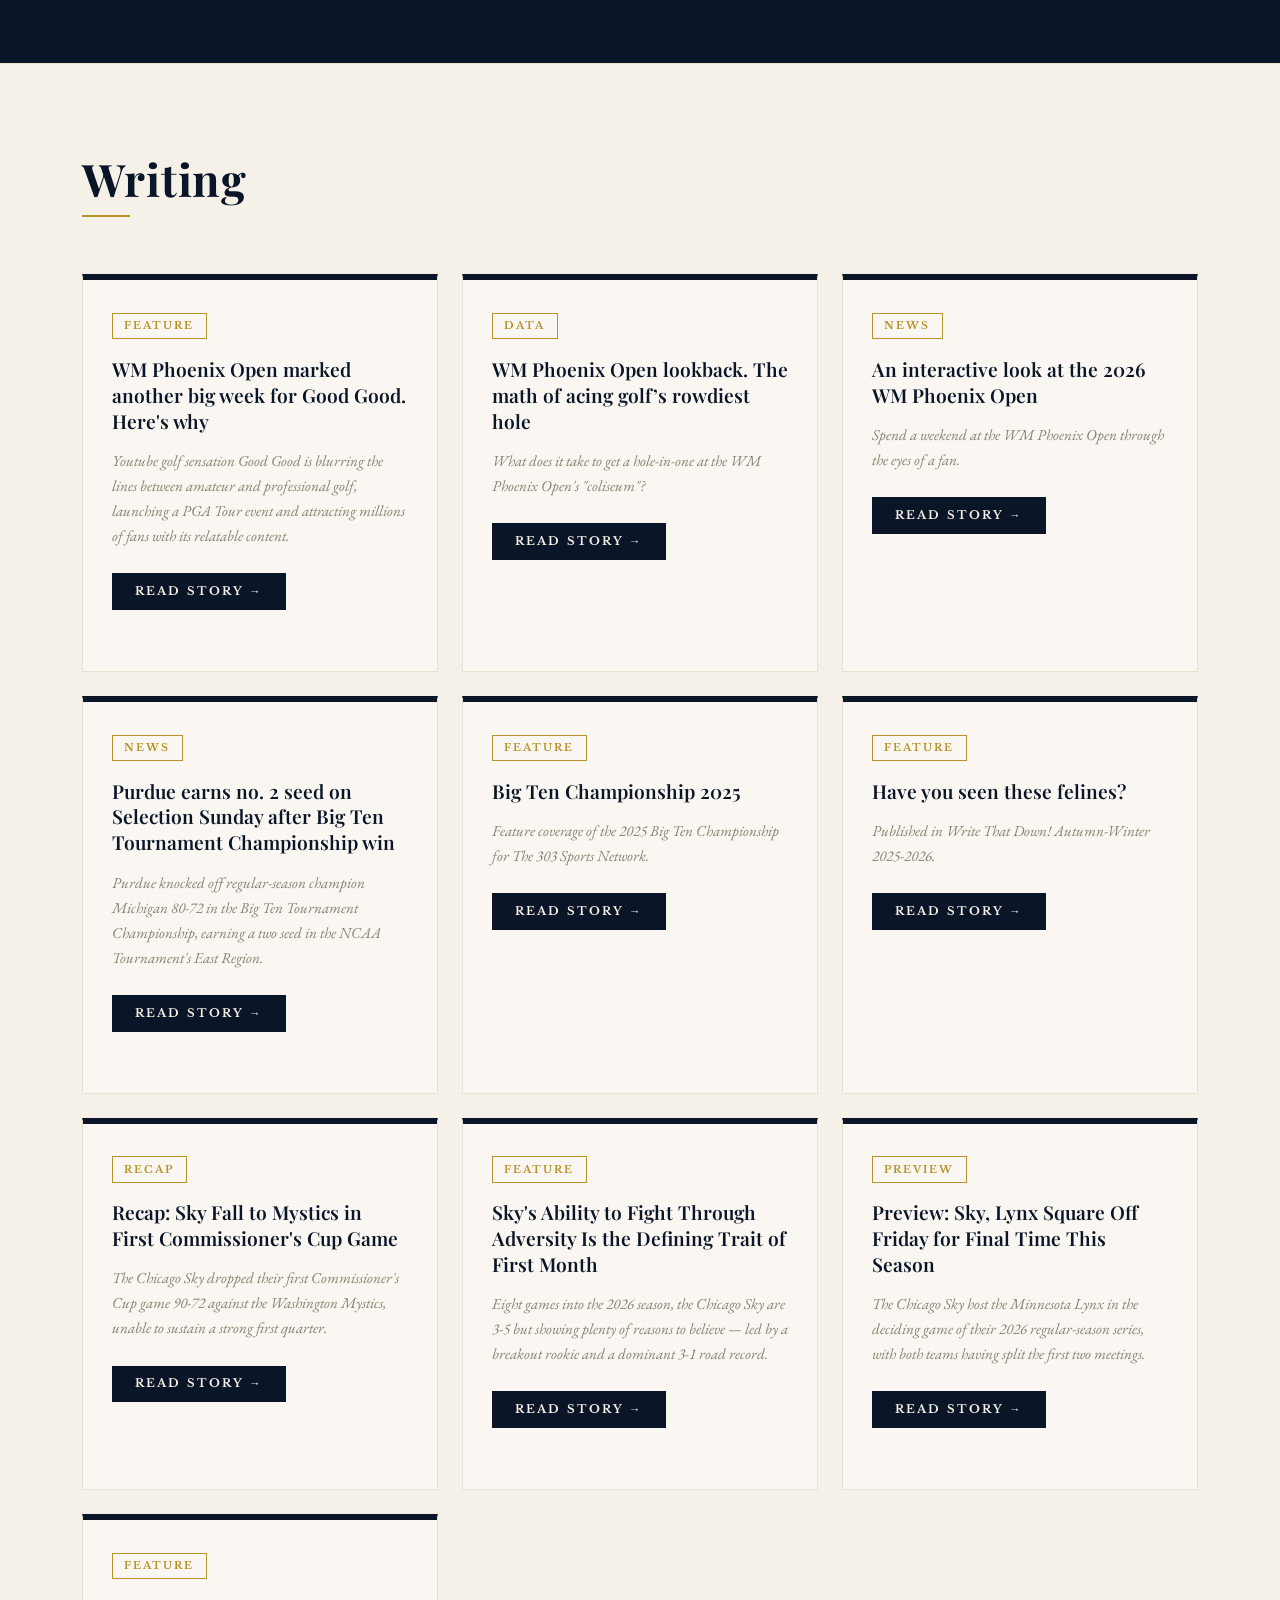
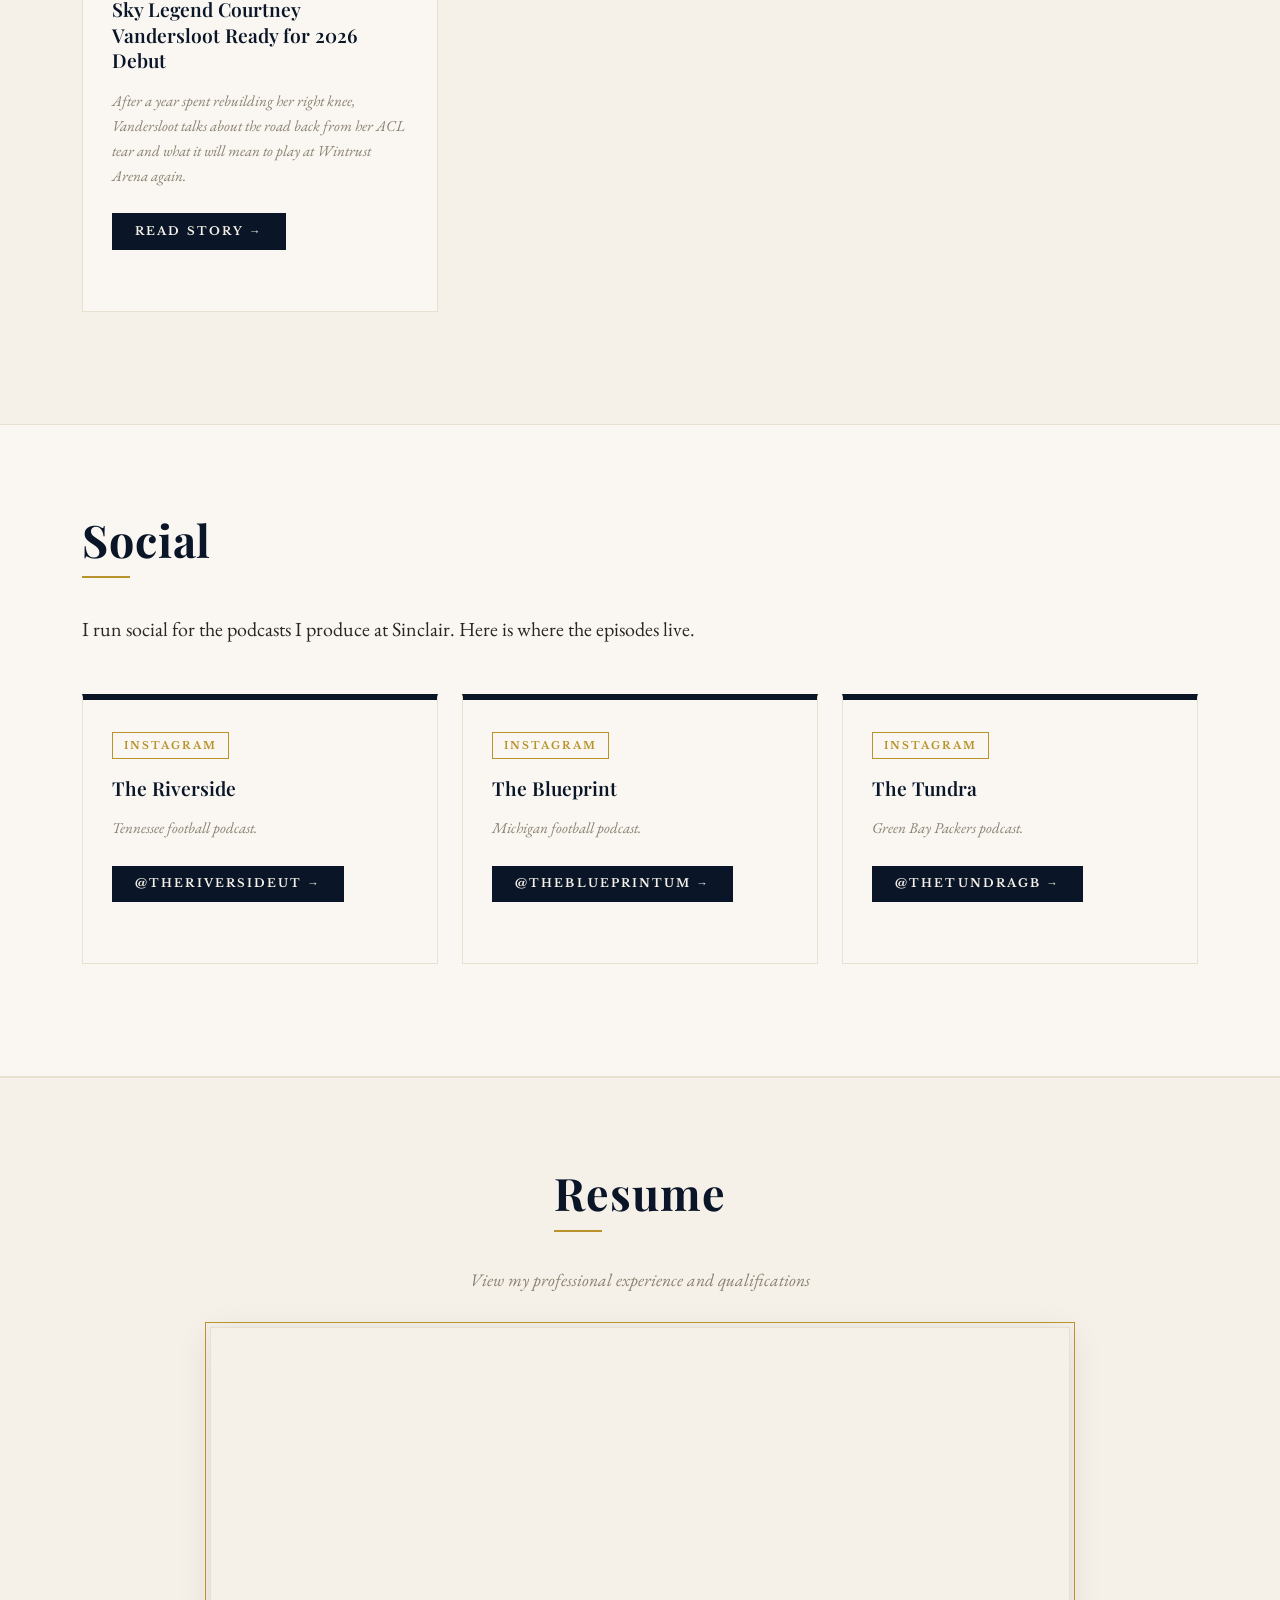
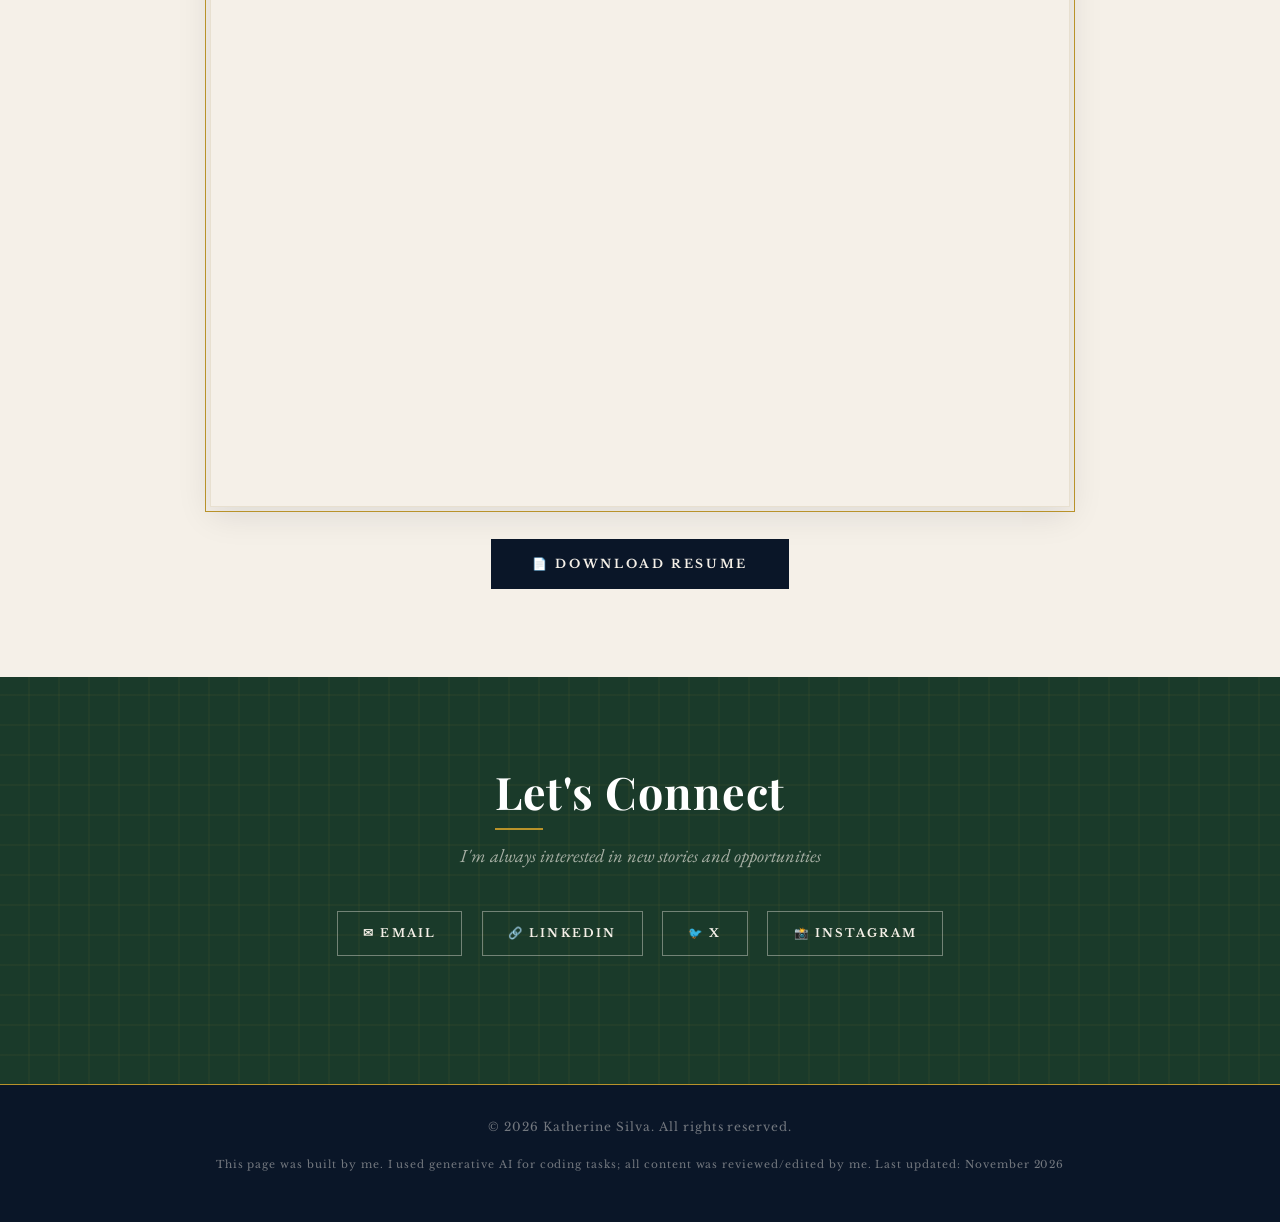
==== commit f603d0bb: "Add files via upload" ====
--- a/index.html
+++ b/index.html
@@ -62,19 +62,19 @@
                 </div>
                 <div class="col-md-8">
                     <div class="bio-text">
-                        <p>I'm a sports journalist and producer based in Chicago. I have a master's in sports media
-                            from Northwestern's Medill School of Journalism, and I work as an associate producer at
-                            Sinclair, producing football podcasts and the social content around them.</p>
-
-                        <p>Earlier, I spent several years in broadcast production at NPR, Bloomberg and the Yankees. My
-                            reporting has appeared in Golfweek, the Arizona Republic and on the Chicago Sky's website.</p>
-
-                        <p>I'm most interested in women's sports and the communities around them, from organizing inside
-                            the leagues to the fan conversation outside of them. I co-host The PreWrap, a women's
-                            basketball podcast.</p>
-
-                        <p><strong>Beat interests:</strong> Women's sports • Sports social media • Sports business •
-                            Community impact</p>
+                        <p>Welcome to my media portfolio! You’ll find the thousands of media lives I’ve lived here;
+                            I’ve worked on more than 120 live broadcasts at NPR, run seven-hour shows at Bloomberg,
+                            covered the WM Phoenix Open for Golfweek and the Arizona Republic, and written about the Chicago Sky
+                            for the team’s own coverage. I’m fascinated and inspired by every part of the production
+                            process.</p>
+
+                        <p>I graduated from Northwestern University in 2026 with a master’s in sports media, and I
+                            currently work as an associate producer at Sinclair Inc., where I produce their Tennessee and
+                            Michigan college football podcasts and all the social content around them.</p>
+
+                        <p>That said, my favorite beats are women’s sports and the human interest stories that highlight
+                            the intersectionalities of what make us all human: race, class, gender and sexuality. At the
+                            center of sports is community and that is where we find the richest storytelling.</p>
                     </div>
                 </div>
             </div>
